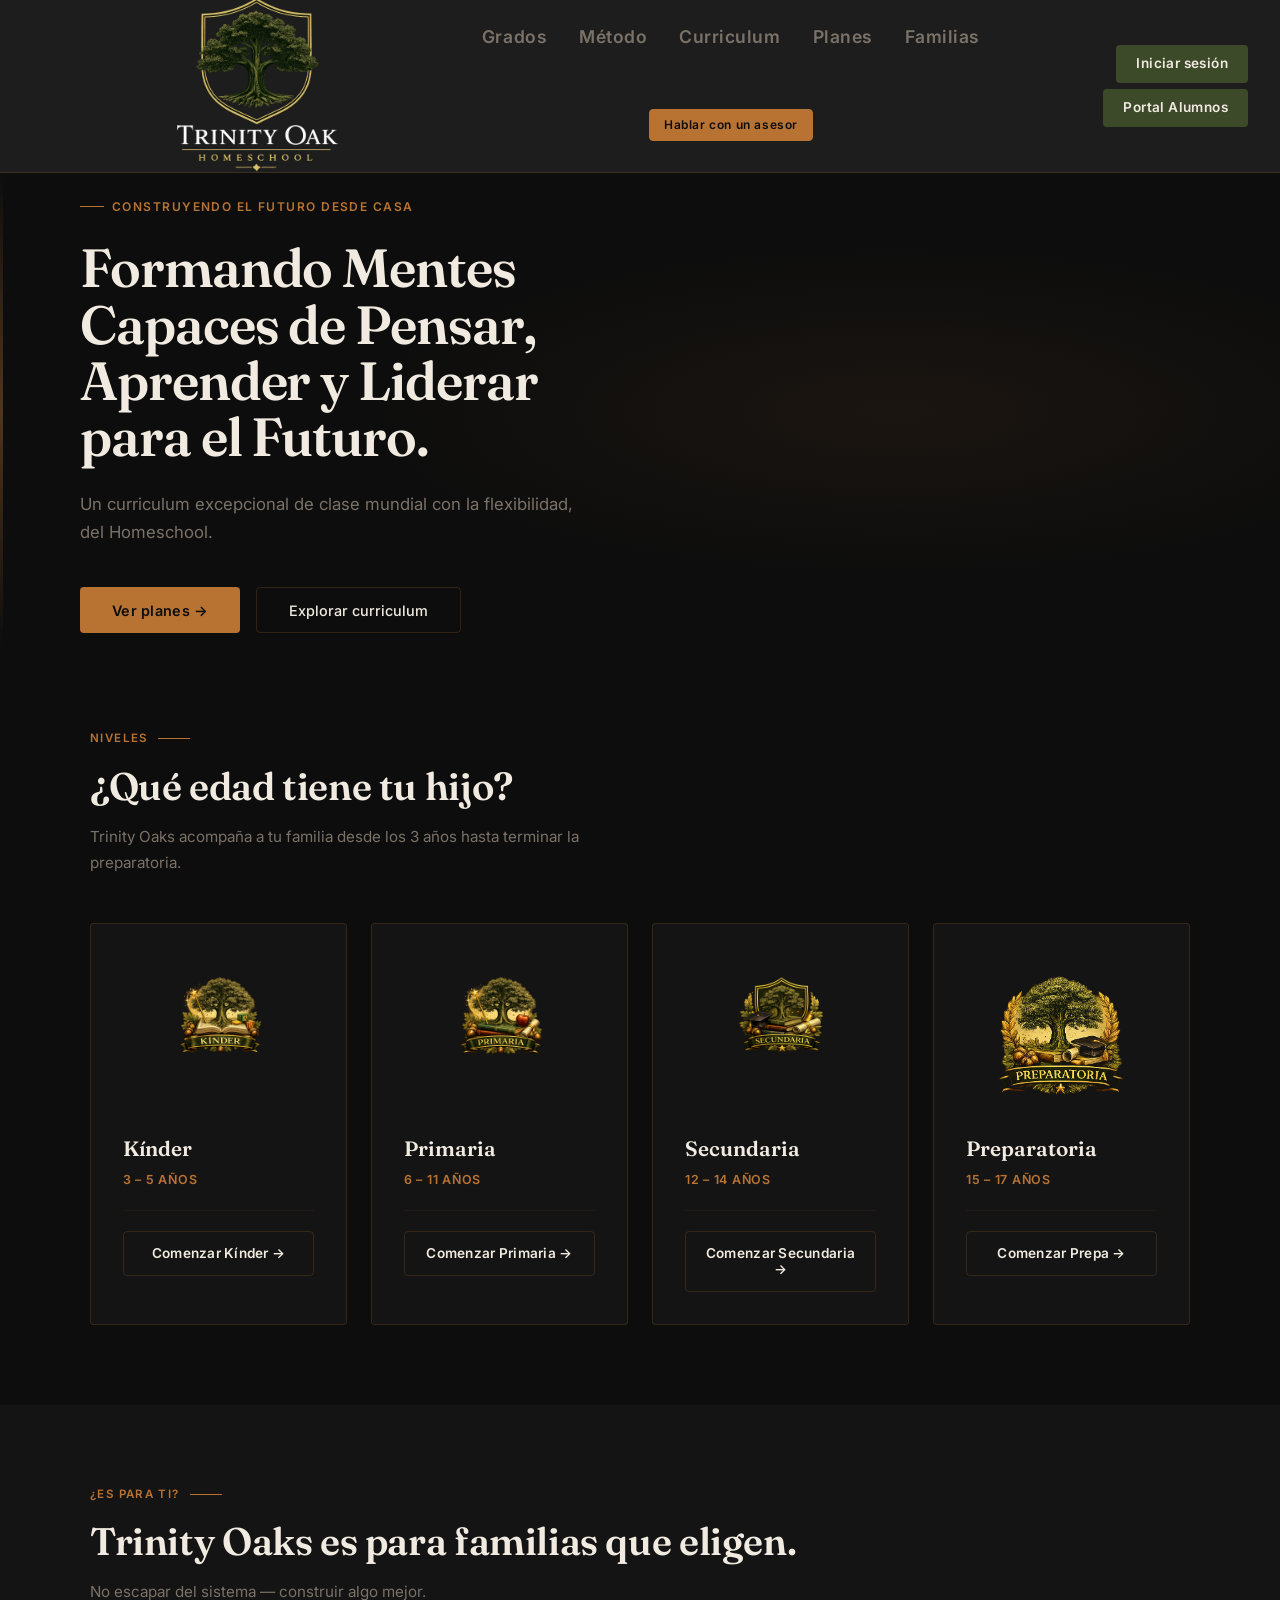
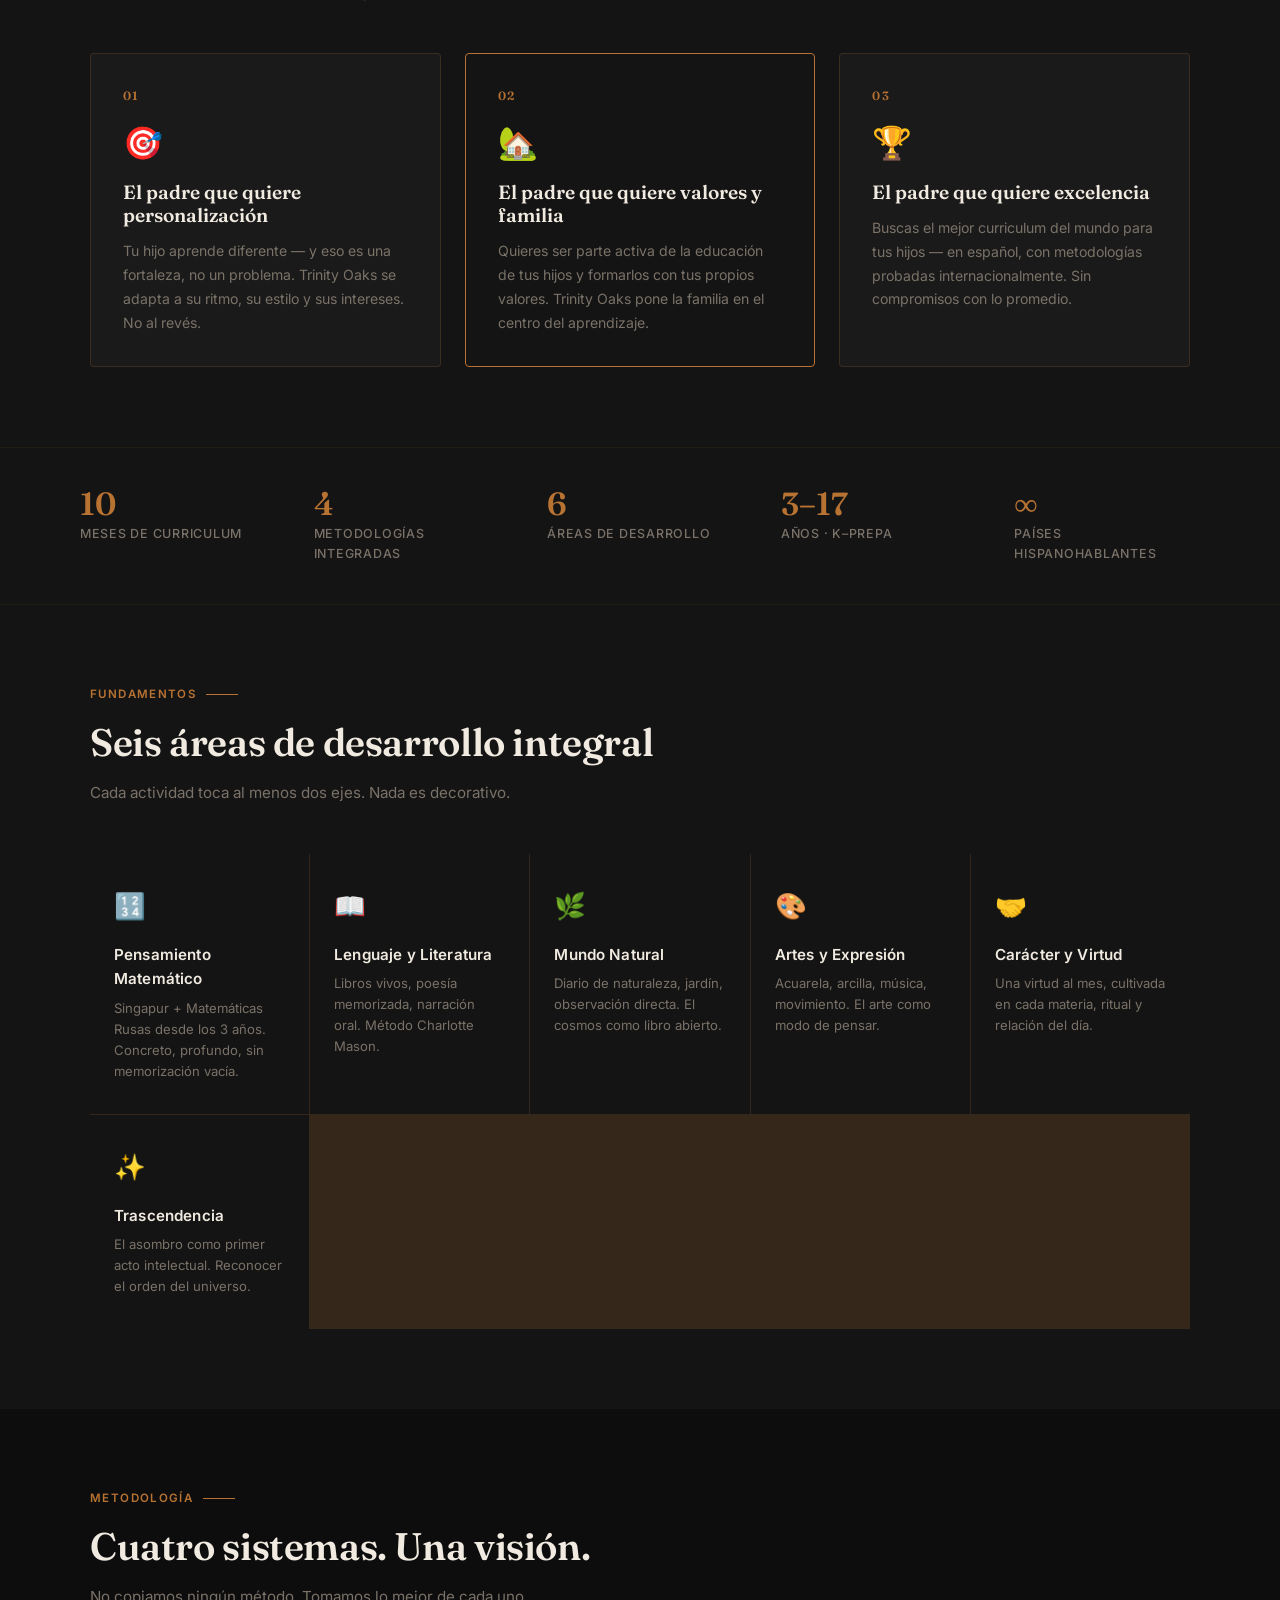
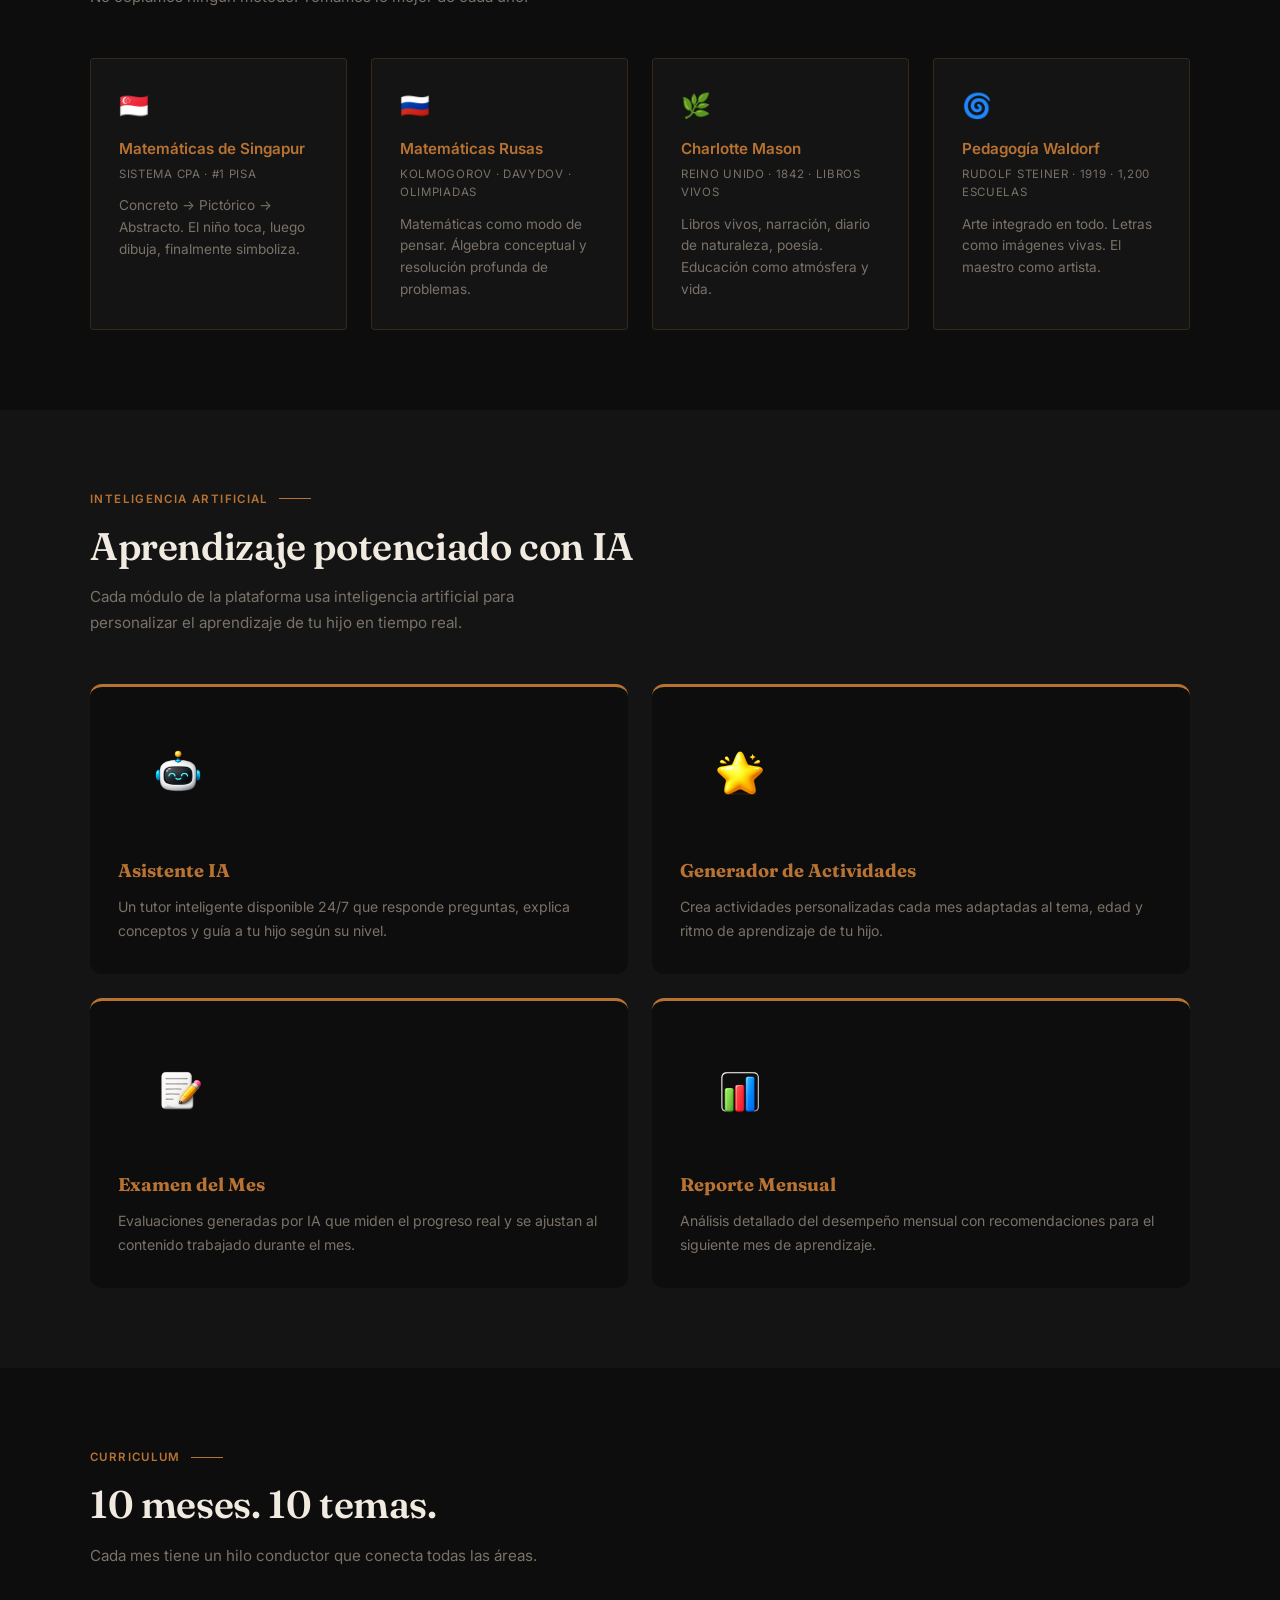
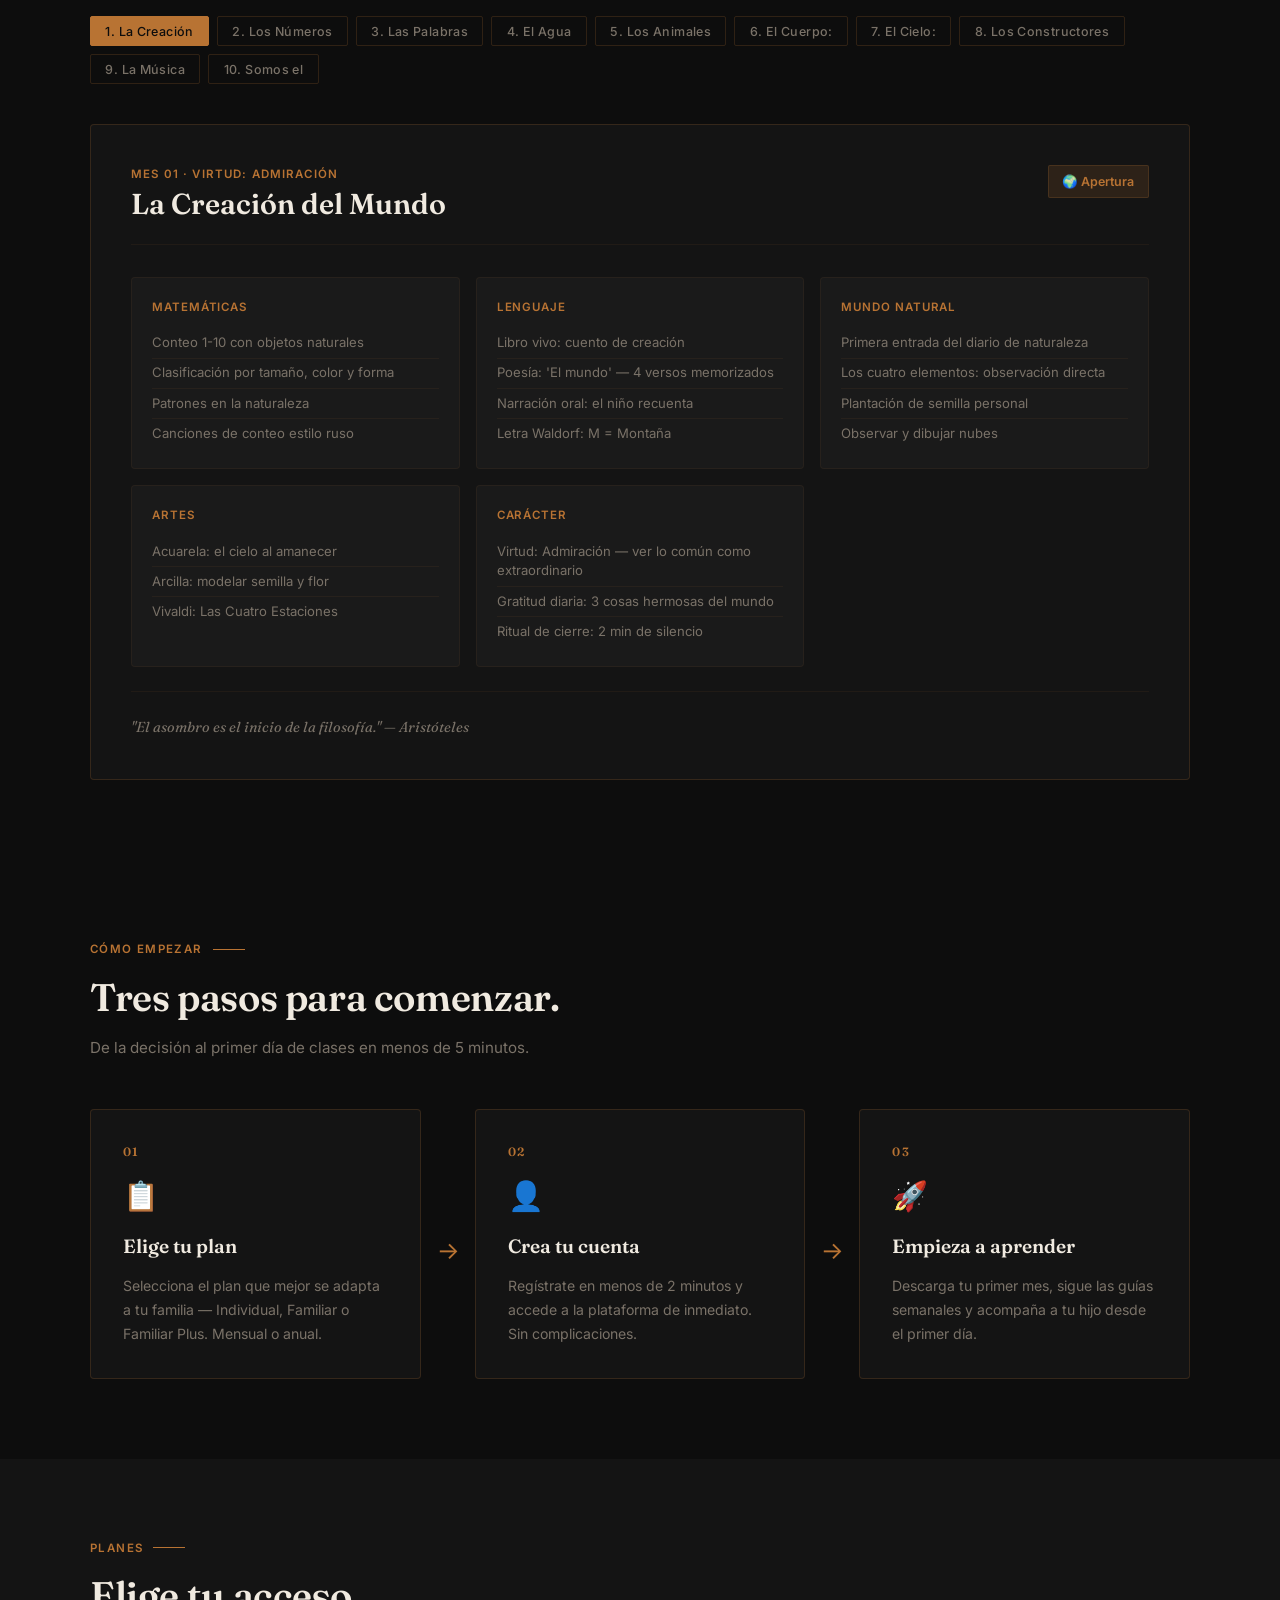
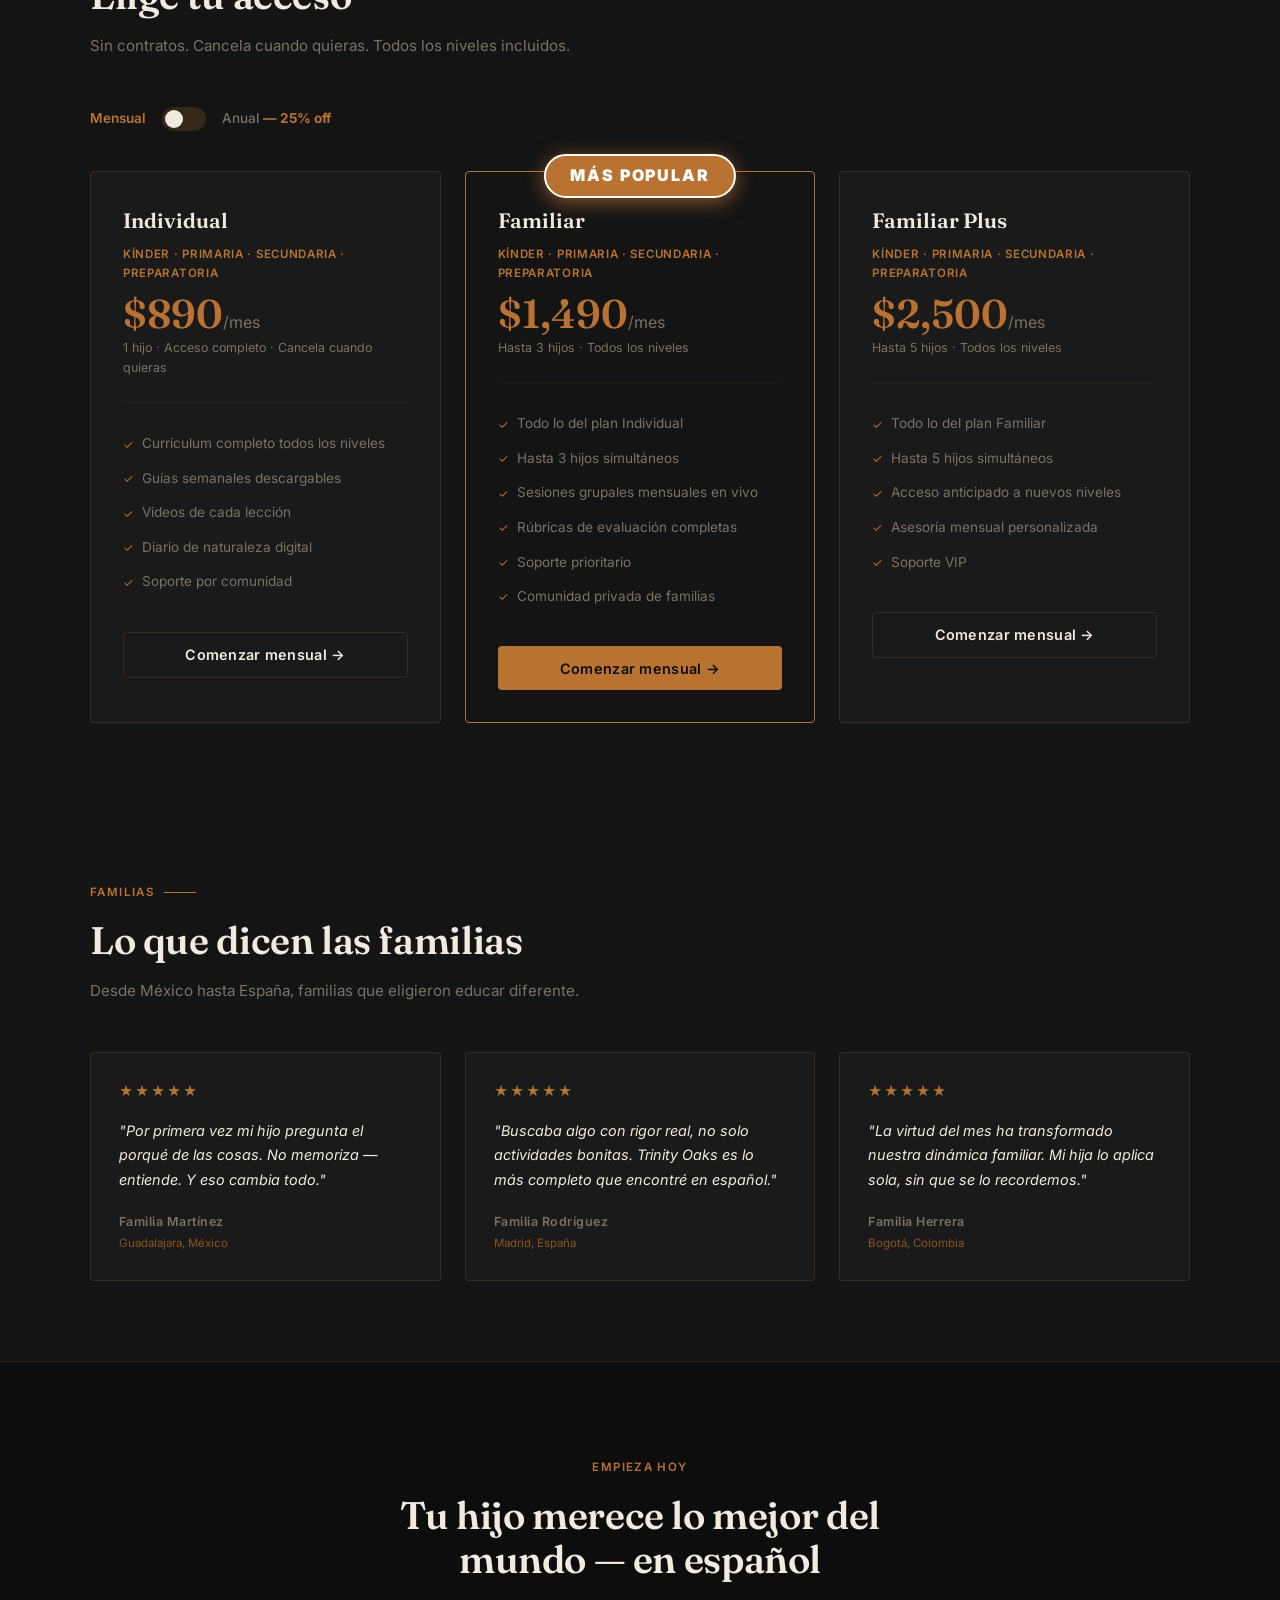
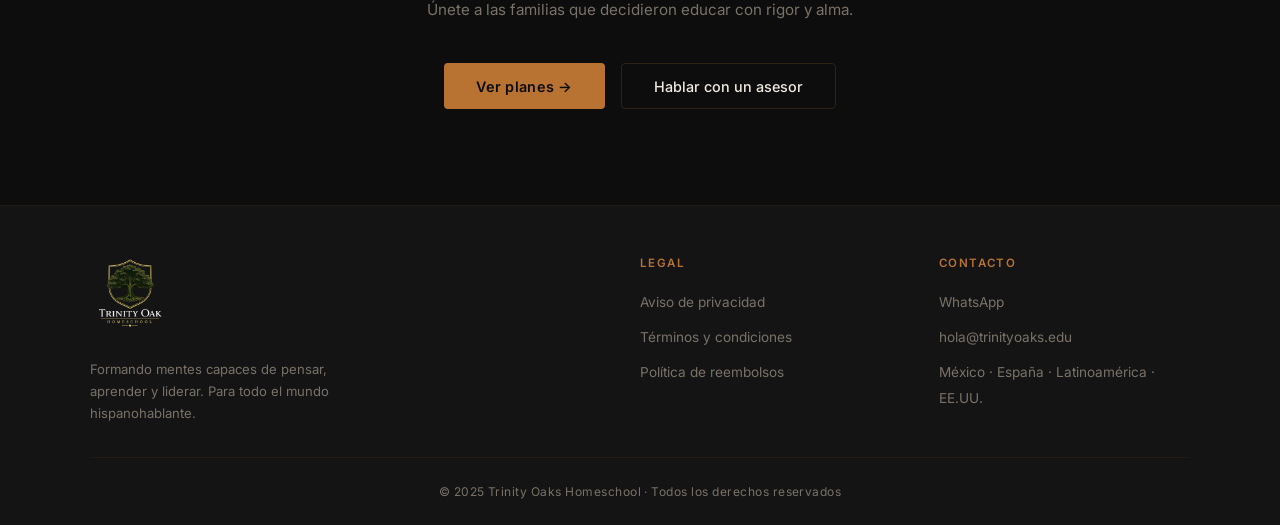
==== dashboard.html @ 9c97fc2e "feat: stats widget — Claude usage style with tabs, table KPIs, compact heatmap" ====
<!DOCTYPE html>
<html lang="es">
<head>
  <meta charset="UTF-8">
  <meta name="viewport" content="width=device-width, initial-scale=1.0">
  <title>Dashboard · Trinity Oaks Homeschool</title>
  <link rel="stylesheet" href="styles.css">
  <link rel="stylesheet" href="https://fonts.googleapis.com/css2?family=Cinzel:wght@700;900&display=swap">
  <style>
    /* ── Welcome hero ── */
    .dash-hero {
      padding: 3rem 2rem 2.5rem;
      background: var(--bg);
      border-bottom: 1px solid var(--border2);
      position: relative; overflow: hidden;
    }
    .dash-hero::before {
      content: ''; position: absolute; left: 0; top: 0; bottom: 0;
      width: 3px;
      background: linear-gradient(to bottom, transparent, var(--copper), transparent);
      opacity: 0.4;
    }
    .dash-hero-inner {
      max-width: 1100px; margin: 0 auto; padding-left: 3rem;
      display: flex; align-items: center; gap: 2.5rem; flex-wrap: wrap;
    }
    .dash-hero-text { flex-shrink: 0; }
    .dash-eyebrow {
      display: inline-flex; align-items: center; gap: 8px;
      font-size: 0.75rem; font-weight: 600;
      letter-spacing: 0.12em; text-transform: uppercase;
      color: var(--copper); margin-bottom: 0.75rem;
    }
    .dash-eyebrow::before { content: ''; width: 24px; height: 1px; background: var(--copper); }
    .dash-title {
      font-family: 'Fraunces', serif;
      font-size: clamp(1.8rem, 3vw, 2.8rem);
      font-weight: 600; color: var(--cream);
      margin-bottom: 0.4rem; letter-spacing: -0.02em;
    }
    .dash-title em { font-style: normal; color: var(--copper); }
    .dash-email { font-size: 0.88rem; color: var(--muted); }

    /* ── Section wrappers ── */
    .dash-wrap       { padding: 3.5rem 2rem; background: var(--bg); }
    .dash-wrap-alt   { padding: 3.5rem 2rem; background: var(--bg2); }
    .dash-inner      { max-width: 1100px; margin: 0 auto; }

    .dash-sec-header {
      display: flex; align-items: flex-end; justify-content: space-between;
      flex-wrap: wrap; gap: 1rem; margin-bottom: 2rem;
    }
    .dash-sec-label {
      font-size: 0.72rem; font-weight: 600;
      letter-spacing: 0.12em; text-transform: uppercase;
      color: var(--copper); margin-bottom: 0.4rem;
      display: flex; align-items: center; gap: 8px;
    }
    .dash-sec-label::after { content: ''; width: 32px; height: 1px; background: var(--copper); }
    .dash-sec-title {
      font-family: 'Fraunces', serif;
      font-size: 1.6rem; font-weight: 600; color: var(--cream);
    }

    /* ── Hijo cards ── */
    .hijos-grid {
      display: grid;
      grid-template-columns: repeat(auto-fill, minmax(260px, 1fr));
      gap: 1.5rem;
    }
    .hijo-card {
      border: 1px solid var(--border); border-radius: 8px;
      padding: 1.75rem; background: var(--bg2);
      display: flex; flex-direction: column; gap: 0.65rem;
      transition: border-color .2s;
    }
    .hijo-card:hover { border-color: var(--copper); }
    .hijo-card-header {
      display: flex; align-items: center; gap: 0.75rem;
      padding-bottom: 0.9rem; border-bottom: 1px solid var(--border2);
    }
    .hijo-avatar {
      width: 40px; height: 40px; border-radius: 50%;
      background: rgba(184,115,51,.15); border: 1px solid var(--border);
      display: flex; align-items: center; justify-content: center;
      font-family: 'Fraunces', serif; font-size: 1.1rem; color: var(--copper);
      flex-shrink: 0;
    }
    .hijo-nombre {
      font-family: 'Fraunces', serif;
      font-size: 1.1rem; font-weight: 600; color: var(--cream);
    }
    .hijo-row {
      display: flex; justify-content: space-between; align-items: center;
    }
    .hijo-row-label {
      font-size: 0.72rem; font-weight: 600; color: var(--muted);
      letter-spacing: 0.06em; text-transform: uppercase;
    }
    .hijo-row-val { font-size: 0.88rem; color: var(--cream); font-weight: 500; }
    .hijo-menu-btn {
      position: absolute; top: 0.75rem; right: 0.75rem;
      background: none; border: none; color: rgba(255,255,255,0.4);
      font-size: 1.2rem; cursor: pointer; padding: 0.2rem 0.4rem;
      border-radius: 4px; line-height: 1;
    }
    .hijo-menu-btn:hover { background: rgba(255,255,255,0.08); color: rgba(255,255,255,0.8); }
    .hijo-dropdown {
      position: absolute; top: 2.2rem; right: 0.75rem;
      background: #2a2a2a; border: 1px solid rgba(255,255,255,0.12);
      border-radius: 8px; overflow: hidden; z-index: 100;
      min-width: 130px; box-shadow: 0 4px 16px rgba(0,0,0,0.4);
      display: none;
    }
    .hijo-dropdown.open { display: block; }
    .hijo-dropdown-item {
      padding: 0.65rem 1rem; font-size: 0.85rem; cursor: pointer;
      color: rgba(255,255,255,0.8); display: block; width: 100%;
      background: none; border: none; text-align: left;
    }
    .hijo-dropdown-item:hover { background: rgba(255,255,255,0.07); }
    .hijo-dropdown-item.danger { color: rgba(220,100,100,0.9); }
    .hijo-card { position: relative; }
    .hijo-mes-badge {
      background: rgba(184,115,51,.15); border: 1px solid var(--border);
      color: var(--copper); border-radius: 4px;
      padding: 0.2rem 0.6rem; font-size: 0.75rem; font-weight: 600;
    }
    .mes-switcher {
      display: flex; align-items: center; gap: 0.4rem;
    }
    .mes-arrow {
      background: none; border: none; cursor: pointer;
      color: var(--copper); font-size: 0.85rem; padding: 0 0.2rem;
      line-height: 1; transition: opacity .15s;
    }
    .mes-arrow:disabled { opacity: 0.25; cursor: default; }
    .hijo-ver-btn {
      margin-top: 0.4rem; width: 100%; padding: 0.7rem;
      border: 1px solid var(--border); border-radius: 6px;
      background: transparent; color: var(--cream);
      font-family: 'Inter', sans-serif;
      font-size: 0.85rem; font-weight: 600;
      cursor: pointer; transition: all .2s; letter-spacing: 0.02em;
    }
    .hijo-ver-btn:hover { border-color: var(--copper); color: var(--copper); }

    /* ── Seguimiento Dashboard ── */
    .seg-kpi-row {
      display: grid;
      grid-template-columns: repeat(4, 1fr);
      gap: 1rem; margin-bottom: 2rem;
    }
    .seg-kpi {
      background: var(--bg2); border: 1px solid var(--border2);
      border-radius: 10px; padding: 1.25rem 1.5rem;
      display: flex; flex-direction: column; gap: 0.3rem;
    }
    .seg-kpi-label {
      font-size: 0.7rem; font-weight: 700; letter-spacing: 0.1em;
      text-transform: uppercase; color: var(--muted);
    }
    .seg-kpi-value {
      font-family: 'Fraunces', serif; font-size: 2.2rem;
      font-weight: 700; color: var(--copper); line-height: 1;
    }
    .seg-kpi-sub {
      font-size: 0.75rem; color: var(--muted);
    }
    /* ── Alumno stats widget — Claude-usage style ── */
    #stats-alumno-wrap {
      flex: 1; min-width: 300px; max-width: 520px;
      background: #111214;
      border: 1px solid rgba(255,255,255,0.08);
      border-radius: 12px; overflow: hidden;
    }
    .saw-header {
      display: flex; align-items: center; justify-content: space-between;
      padding: 0.45rem 0.75rem;
      border-bottom: 1px solid rgba(255,255,255,0.07);
    }
    .saw-tabs { display: flex; gap: 0.15rem; }
    .saw-tab {
      padding: 0.25rem 0.65rem; border-radius: 6px;
      font-size: 0.72rem; font-weight: 600; color: var(--muted); cursor: pointer;
    }
    .saw-tab.active { background: rgba(255,255,255,0.1); color: var(--cream); }
    .saw-filters { display: flex; gap: 0.2rem; }
    .saw-filter {
      padding: 0.2rem 0.55rem; border-radius: 6px;
      font-size: 0.7rem; font-weight: 700; color: var(--muted); cursor: pointer;
    }
    .saw-filter.active { background: var(--copper); color: #fff; }
    .saw-kpis {
      display: grid; grid-template-columns: repeat(4, 1fr);
      border-bottom: 1px solid rgba(255,255,255,0.07);
    }
    .saw-kpi {
      padding: 0.55rem 0.7rem;
      border-right: 1px solid rgba(255,255,255,0.07);
    }
    .saw-kpi:last-child { border-right: none; }
    .saw-kpi-label { font-size: 0.6rem; color: var(--muted); margin-bottom: 0.12rem; white-space: nowrap; overflow: hidden; text-overflow: ellipsis; }
    .saw-kpi-val { font-size: 1.2rem; font-weight: 700; color: var(--cream); font-family: 'Fraunces', serif; line-height: 1.1; }
    .saw-heat { padding: 0.6rem 0.75rem 0.35rem; }
    .saw-heat-grid {
      display: grid; grid-template-columns: repeat(14, 1fr); gap: 3px;
    }
    .saw-heat-day {
      aspect-ratio: 1; border-radius: 2px; background: rgba(255,255,255,0.07);
    }
    .saw-heat-day.active { background: var(--copper); }
    .saw-footer {
      padding: 0.3rem 0.75rem 0.55rem;
      font-size: 0.65rem; color: var(--muted); font-style: italic;
    }
    @media (max-width: 860px) {
      #stats-alumno-wrap { max-width: 100%; flex-basis: 100%; }
      .saw-kpis { grid-template-columns: repeat(2, 1fr); }
    }
    .seg-grid {
      display: grid;
      grid-template-columns: repeat(auto-fill, minmax(480px, 1fr));
      gap: 1.5rem;
    }
    .seg-block {
      background: var(--bg2); border: 1px solid var(--border2);
      border-radius: 12px; overflow: hidden;
    }
    .seg-block-header {
      display: flex; align-items: center; justify-content: space-between;
      padding: 1.25rem 1.5rem;
      border-bottom: 1px solid var(--border2);
      background: rgba(184,115,51,.04);
    }
    .seg-block-name {
      font-family: 'Fraunces', serif; font-size: 1.2rem;
      font-weight: 600; color: var(--cream);
    }
    .seg-block-meta {
      font-size: 0.75rem; color: var(--muted);
    }
    .seg-block-pct {
      font-family: 'Fraunces', serif; font-size: 1.5rem;
      font-weight: 700; color: var(--copper);
    }
    .seg-block-body {
      display: flex; gap: 0;
    }
    /* left panel: donut */
    .seg-left {
      width: 160px; flex-shrink: 0;
      display: flex; flex-direction: column; align-items: center;
      justify-content: center; gap: 0.5rem;
      padding: 1.5rem 1rem;
      border-right: 1px solid var(--border2);
    }
    .seg-donut {
      position: relative; width: 110px; height: 110px;
    }
    .seg-donut svg { transform: rotate(-90deg); }
    .seg-donut-track { fill: none; stroke: var(--border); stroke-width: 10; }
    .seg-donut-fill {
      fill: none; stroke: var(--copper); stroke-width: 10;
      stroke-linecap: round;
      transition: stroke-dashoffset .8s cubic-bezier(.4,0,.2,1);
    }
    .seg-donut-inner {
      position: absolute; inset: 0;
      display: flex; flex-direction: column;
      align-items: center; justify-content: center;
    }
    .seg-donut-num {
      font-family: 'Fraunces', serif; font-size: 1.6rem;
      font-weight: 700; color: var(--copper); line-height: 1;
    }
    .seg-donut-label {
      font-size: 0.62rem; color: var(--muted);
      letter-spacing: 0.06em; text-transform: uppercase;
    }
    .seg-left-tag {
      font-size: 0.72rem; color: var(--muted); text-align: center;
      line-height: 1.4;
    }
    /* right panel: stats + bars */
    .seg-right {
      flex: 1; padding: 1.25rem 1.5rem;
      display: flex; flex-direction: column; gap: 1rem;
    }
    .seg-stat-row {
      display: grid; grid-template-columns: repeat(3,1fr); gap: 0.6rem;
    }
    .seg-chart-label {
      font-size: 0.68rem; font-weight: 700; letter-spacing: 0.08em;
      text-transform: uppercase; color: var(--muted); margin-bottom: 0.4rem;
    }
    .seg-mini-chart { overflow: visible; }
    .seg-last-exam {
      font-size: 0.78rem; color: var(--muted); margin-top: 0.4rem;
    }
    .seg-stat {
      background: var(--bg); border: 1px solid var(--border2);
      border-radius: 8px; padding: 0.75rem;
      display: flex; flex-direction: column; gap: 0.2rem;
    }
    .seg-stat-num {
      font-family: 'Fraunces', serif; font-size: 1.5rem;
      font-weight: 700; color: var(--copper); line-height: 1;
    }
    .seg-stat-lbl {
      font-size: 0.68rem; color: var(--muted);
      text-transform: uppercase; letter-spacing: 0.06em;
    }
    .seg-divider { height: 1px; background: var(--border2); }
    .seg-bar-section { display: flex; flex-direction: column; gap: 0.6rem; }
    .seg-bar-row {
      display: flex; align-items: center; gap: 0.75rem;
    }
    .seg-bar-lbl {
      font-size: 0.72rem; color: var(--muted); min-width: 120px;
      flex-shrink: 0; display: flex; align-items: center; gap: 0.3rem;
    }
    .seg-bar-track {
      flex: 1; height: 7px; border-radius: 999px;
      background: var(--border); overflow: hidden;
    }
    .seg-bar-fill {
      height: 100%; border-radius: 999px;
      background: linear-gradient(90deg, #b87333, #d9954a);
      transition: width .7s cubic-bezier(.4,0,.2,1);
    }
    .seg-bar-val {
      font-size: 0.78rem; font-weight: 600; color: var(--copper);
      min-width: 2.5rem; text-align: right;
    }
    .seg-nota {
      font-size: 0.78rem; color: var(--muted);
      font-style: italic; line-height: 1.5;
      border-top: 1px solid var(--border2);
      padding-top: 0.75rem;
    }

    /* badges strip */
    .seg-badges-section { display: flex; flex-direction: column; gap: 0.6rem; }
    .seg-badges-title {
      font-size: 0.68rem; font-weight: 700; letter-spacing: 0.12em;
      text-transform: uppercase; color: var(--copper);
      display: flex; align-items: center; gap: 0.6rem;
    }
    .seg-badges-title::after {
      content: ''; flex: 1; height: 1px; background: linear-gradient(90deg, rgba(184,115,51,.5), transparent);
    }
    .seg-badges {
      display: flex; flex-wrap: wrap; gap: 16px;
      justify-content: flex-start; margin-top: 0.25rem;
    }
    .seg-badge-wrap {
      display: flex; flex-direction: column; align-items: center; gap: 4px;
      animation: badge-in .4s cubic-bezier(.4,0,.2,1) both;
    }
    @keyframes badge-in {
      from { opacity: 0; transform: scale(0.8); }
      to   { opacity: 1; transform: scale(1); }
    }
    .seg-badge-img {
      width: 96px; height: 106px;
      filter: drop-shadow(0 3px 6px rgba(0,0,0,0.45));
      transition: transform .2s ease, filter .2s ease;
      cursor: default;
    }
    .seg-badge-img:hover {
      transform: scale(1.15);
      filter: drop-shadow(0 4px 12px rgba(200,135,58,.6)) drop-shadow(0 2px 4px rgba(0,0,0,0.5));
    }
    .seg-badge-lbl {
      font-size: 0.65rem; color: var(--copper); text-align: center;
      max-width: 96px; line-height: 1.3; font-weight: 600;
    }
    .seg-badge-locked {
      display: flex; flex-direction: column; align-items: center; gap: 4px;
      opacity: 0.35;
    }
    .seg-badge-locked-hex {
      width: 96px; height: 106px;
    }
    .seg-badge-locked-lbl {
      font-size: 0.65rem; color: var(--muted); text-align: center; max-width: 96px;
    }
    .seg-badges-empty-msg {
      font-size: 0.75rem; color: var(--muted); font-style: italic; margin-top: 0.4rem;
    }

    /* badge toast */
    .badge-toast {
      position: fixed; bottom: 2rem; right: 2rem; z-index: 9999;
      background: var(--bg2); border: 1px solid var(--copper);
      border-radius: 12px; padding: 1rem 1.25rem;
      display: flex; align-items: center; gap: 1rem;
      box-shadow: 0 8px 32px rgba(0,0,0,0.4);
      animation: toast-in .4s cubic-bezier(.4,0,.2,1);
      max-width: 320px;
    }
    .badge-toast img { width: 52px; height: 57px; flex-shrink: 0; }
    .badge-toast-text { display: flex; flex-direction: column; gap: 0.2rem; }
    .badge-toast-title { font-size: 0.72rem; font-weight: 700; letter-spacing: 0.1em; text-transform: uppercase; color: var(--copper); }
    .badge-toast-name { font-family: 'Fraunces', serif; font-size: 1rem; font-weight: 600; color: var(--cream); }
    @keyframes toast-in {
      from { opacity: 0; transform: translateY(20px); }
      to   { opacity: 1; transform: translateY(0); }
    }

    /* dashed add card */
    .hijo-card-add {
      border: 1px dashed rgba(184,115,51,.3); border-radius: 8px;
      background: transparent;
      display: flex; flex-direction: column;
      align-items: center; justify-content: center;
      gap: 0.75rem; min-height: 180px;
      cursor: pointer; transition: border-color .2s, background .2s;
    }
    .hijo-card-add:hover {
      border-color: var(--copper);
      background: rgba(184,115,51,.04);
    }
    .hijo-add-icon {
      width: 40px; height: 40px; border-radius: 50%;
      border: 1px solid var(--copper);
      display: flex; align-items: center; justify-content: center;
      color: var(--copper); font-size: 1.4rem; line-height: 1;
    }
    .hijo-add-label { font-size: 0.88rem; color: var(--muted); text-align: center; }

    /* ── Plan card ── */
    .plan-info-card {
      border: 1px solid var(--copper); border-radius: 8px;
      padding: 2rem; background: var(--bg3);
      max-width: 480px;
      display: flex; flex-direction: column; gap: 1.25rem;
    }
    .plan-info-name {
      font-family: 'Fraunces', serif;
      font-size: 1.7rem; font-weight: 600; color: var(--copper);
    }
    .plan-info-row {
      display: flex; justify-content: space-between; align-items: center;
      padding: 0.6rem 0; border-bottom: 1px solid var(--border2);
    }
    .plan-info-row:last-of-type { border-bottom: none; }
    .plan-info-key {
      font-size: 0.75rem; font-weight: 600; color: var(--muted);
      letter-spacing: 0.07em; text-transform: uppercase;
    }
    .plan-info-val { font-size: 0.9rem; color: var(--cream); font-weight: 500; }
    .plan-active-badge {
      background: rgba(61,74,42,.4); border: 1px solid rgba(61,74,42,.8);
      color: #7aab4a; border-radius: 4px;
      padding: 0.2rem 0.7rem; font-size: 0.75rem; font-weight: 600;
    }
    .no-plan-card {
      border: 1px dashed rgba(184,115,51,.3); border-radius: 8px;
      padding: 2.5rem 2rem; max-width: 480px;
      display: flex; flex-direction: column; align-items: center;
      gap: 0.75rem; text-align: center;
    }
    .no-plan-card p { font-size: 0.9rem; color: var(--muted); }
    .no-plan-card a { font-size: 0.9rem; color: var(--copper); font-weight: 600; text-decoration: none; }
    .no-plan-card a:hover { text-decoration: underline; }

    /* ── Portal button ── */
    .btn-portal {
      background: transparent; color: var(--copper);
      border: 1px solid var(--copper); border-radius: 6px;
      padding: 0.85rem 1.5rem;
      font-family: 'Inter', sans-serif;
      font-size: 0.9rem; font-weight: 600;
      cursor: pointer; transition: all .2s;
      letter-spacing: 0.02em; align-self: flex-start;
    }
    .btn-portal:hover { background: var(--copper); color: var(--bg); }
    .btn-portal:disabled { opacity: 0.5; cursor: not-allowed; }

    /* ── Add hijo modal ── */
    @keyframes dashFadeIn  { from{opacity:0} to{opacity:1} }
    @keyframes dashSlideUp { from{opacity:0;transform:translateY(24px) scale(.97)} to{opacity:1;transform:translateY(0) scale(1)} }

    .ah-overlay {
      position: fixed; inset: 0; z-index: 9999;
      background: rgba(0,0,0,.75);
      display: flex; align-items: center; justify-content: center;
      animation: dashFadeIn .2s ease;
    }
    .ah-overlay[hidden] { display: none; }
    .ah-card {
      background: var(--bg); border: 1px solid var(--border);
      border-radius: 16px; padding: 2rem;
      width: min(440px, 90vw);
      display: flex; flex-direction: column; gap: 1rem;
      animation: dashSlideUp .25s cubic-bezier(.22,.68,0,1.2);
    }
    .ah-title {
      font-family: 'Fraunces', serif;
      font-size: 1.4rem; font-weight: 600; color: var(--cream);
    }
    .ah-field-label {
      font-size: 0.72rem; font-weight: 600; color: var(--muted);
      letter-spacing: 0.08em; text-transform: uppercase; margin-bottom: 0.35rem;
    }
    .ah-input, .ah-select {
      font-family: 'Inter', sans-serif;
      width: 100%; box-sizing: border-box;
      background: var(--bg3); border: 1px solid var(--border);
      border-radius: 8px; color: var(--cream);
      font-size: 0.95rem; padding: .7rem 1rem;
      outline: none; transition: border-color .2s;
    }
    .ah-input:focus, .ah-select:focus { border-color: var(--copper); }
    .ah-input::placeholder { color: var(--muted); }
    .ah-select option { background: var(--bg3); }
    .ah-actions { display: flex; gap: 0.75rem; margin-top: 0.25rem; }
    .ah-btn {
      flex: 1; padding: 0.8rem; border-radius: 8px;
      font-family: 'Inter', sans-serif;
      font-size: 0.9rem; font-weight: 700;
      cursor: pointer; transition: all .2s;
    }
    .ah-btn-primary { background: var(--copper); color: var(--bg); border: none; }
    .ah-btn-primary:hover { background: var(--copper2); }
    .ah-btn-ghost {
      background: transparent; color: var(--muted);
      border: 1px solid var(--border);
    }
    .ah-btn-ghost:hover { color: var(--cream); border-color: var(--cream); }

    /* ── Nav tweaks for dashboard ── */
    .nav-title {
      position: absolute;
      left: 50%; transform: translateX(-50%);
      display: flex; flex-direction: column; align-items: center;
      gap: 0.1rem;
      pointer-events: none;
    }
    .nav-title-main {
      font-family: 'Cinzel', serif;
      font-size: 2.1rem; font-weight: 700;
      color: var(--cream);
      letter-spacing: 0.12em;
      text-transform: uppercase;
      white-space: nowrap;
      line-height: 1;
    }
    .nav-title-sub {
      font-family: 'Cinzel', serif;
      font-size: 0.72rem; font-weight: 700;
      color: var(--cream);
      letter-spacing: 0.45em;
      text-transform: uppercase;
      white-space: nowrap;
    }

    /* Mobile avatar toggle */
    .nav-avatar-toggle {
      display: none;
      width: 36px; height: 36px; border-radius: 6px;
      background: transparent; border: 1.5px solid var(--border2);
      align-items: center; justify-content: center; flex-direction: column;
      gap: 5px; cursor: pointer; flex-shrink: 0;
      position: relative; z-index: 1001; padding: 0;
      transition: border-color .2s;
    }
    .nav-avatar-toggle:hover { border-color: var(--copper); }
    .nav-avatar-toggle span {
      display: block; width: 18px; height: 2px;
      background: var(--cream); border-radius: 2px;
      pointer-events: none;
    }
    .nav-profile-dropdown {
      display: none; position: absolute; top: calc(100% + 8px); right: 1rem;
      background: var(--bg2); border: 1.5px solid var(--copper);
      border-radius: 12px; padding: 0.75rem; min-width: 180px;
      flex-direction: column; gap: 6px; z-index: 1000;
      box-shadow: 0 8px 24px rgba(0,0,0,0.5);
      animation: modal-in .2s ease;
    }
    .nav-profile-dropdown.open { display: flex; }
    .nav-dropdown-name {
      font-family: 'Fraunces', serif; font-size: 0.9rem;
      font-weight: 600; color: var(--copper);
      padding: 0 0.25rem 0.4rem; border-bottom: 1px solid var(--border2);
      margin-bottom: 0.25rem; white-space: nowrap; overflow: hidden;
      text-overflow: ellipsis;
    }
    .nav-dropdown-btn {
      width: 100%; height: 32px; text-align: left; padding: 0 0.5rem;
      background: transparent; border: 1px solid var(--border2);
      border-radius: 6px; cursor: pointer; font-size: 0.8rem;
      color: var(--copper); letter-spacing: 0.04em;
      transition: background .15s, border-color .15s;
    }
    .nav-dropdown-btn:hover { background: rgba(184,115,51,.12); border-color: var(--copper); }
    .nav-dropdown-logout {
      width: 100%; height: 32px; text-align: left; padding: 0 0.5rem;
      background: transparent; border: 1px solid var(--border2);
      border-radius: 6px; cursor: pointer; font-size: 0.8rem;
      color: var(--muted); letter-spacing: 0.04em; text-decoration: none;
      display: flex; align-items: center; transition: color .15s, border-color .15s;
    }
    .nav-dropdown-logout:hover { color: var(--cream); border-color: var(--muted); }

    .nav-profile-widget {
      display: flex; flex-direction: column; align-items: center;
      gap: 6px; padding: 8px 0; max-width: 176px; margin-right: 2rem;
    }
    .nav-profile-row {
      display: flex; align-items: center; gap: 8px;
    }
    .nav-avatar {
      width: 35px; height: 35px; border-radius: 50%; flex-shrink: 0;
      background: linear-gradient(135deg, #c8873a, #8b5a1a);
      display: flex; align-items: center; justify-content: center;
      font-family: 'Fraunces', serif; font-size: 1rem;
      font-weight: 700; color: #fff; line-height: 1;
    }
    .nav-user-label {
      font-family: 'Fraunces', serif; font-size: 1.05rem;
      font-weight: 600; color: var(--copper); white-space: nowrap;
    }
    .nav-settings-btn {
      width: 143px; height: 31px;
      background: transparent; border: 1.5px solid var(--copper);
      border-radius: 6px; cursor: pointer;
      font-size: 0.8rem; color: var(--copper);
      letter-spacing: 0.05em; transition: background .2s, color .2s;
    }
    .nav-settings-btn:hover { background: var(--copper); color: var(--bg); }
    .nav-logout-link {
      font-size: 0.75rem; color: var(--muted); letter-spacing: 0.04em;
      background: none; border: none; cursor: pointer;
      text-decoration: none; transition: color .2s; padding: 0;
    }
    .nav-logout-link:hover { color: var(--cream); }

    /* ── Settings Modal ── */
    .settings-overlay {
      display: none; position: fixed; inset: 0; z-index: 10000;
      background: rgba(0,0,0,0.72); backdrop-filter: blur(4px);
      align-items: center; justify-content: center;
    }
    .settings-overlay.open { display: flex; }
    .settings-modal {
      background: var(--bg2); border: 1.5px solid var(--copper);
      border-radius: 16px; width: 480px; max-width: calc(100vw - 2rem);
      max-height: 90vh; display: flex; flex-direction: column;
      overflow: hidden; box-shadow: 0 24px 64px rgba(0,0,0,0.6);
      animation: modal-in .25s cubic-bezier(.4,0,.2,1);
    }
    @keyframes modal-in {
      from { opacity: 0; transform: translateY(16px) scale(0.97); }
      to   { opacity: 1; transform: translateY(0) scale(1); }
    }
    .settings-header {
      display: flex; align-items: center; justify-content: space-between;
      padding: 1.25rem 1.5rem 0;
    }
    .settings-title {
      font-family: 'Cinzel', serif; font-size: 1rem; font-weight: 700;
      color: var(--copper); letter-spacing: 0.12em; text-transform: uppercase;
    }
    .settings-close {
      background: none; border: none; color: var(--muted);
      font-size: 1.4rem; cursor: pointer; line-height: 1;
      padding: 0.2rem 0.4rem; border-radius: 4px; transition: color .2s;
    }
    .settings-close:hover { color: var(--cream); }
    .settings-tabs {
      display: flex; gap: 0; border-bottom: 1px solid var(--border2);
      padding: 0 1.5rem; margin-top: 1rem;
    }
    .settings-tab {
      font-size: 0.78rem; font-weight: 700; letter-spacing: 0.08em;
      text-transform: uppercase; color: var(--muted);
      padding: 0.6rem 1.1rem; border-bottom: 2px solid transparent;
      cursor: pointer; transition: color .2s, border-color .2s;
      background: none; border-top: none; border-left: none; border-right: none;
    }
    .settings-tab.active { color: var(--copper); border-bottom-color: var(--copper); }
    .settings-body { overflow-y: auto; padding: 1.5rem; flex: 1; }
    .settings-panel { display: none; }
    .settings-panel.active { display: block; }

    /* Perfil tab */
    .settings-field { display: flex; flex-direction: column; gap: 0.4rem; margin-bottom: 1rem; }
    .settings-label { font-size: 0.72rem; font-weight: 700; letter-spacing: 0.08em; text-transform: uppercase; color: var(--muted); }
    .settings-input, .settings-select {
      background: var(--bg); border: 1px solid var(--border2);
      border-radius: 8px; padding: 0.6rem 0.85rem;
      color: var(--cream); font-size: 0.9rem; font-family: inherit;
      outline: none; transition: border-color .2s;
      width: 100%; box-sizing: border-box;
    }
    .settings-input:focus, .settings-select:focus { border-color: var(--copper); }
    .settings-input[readonly] { color: var(--muted); cursor: default; }
    .settings-save-btn {
      margin-top: 0.5rem; width: 100%;
      background: var(--copper); color: #1a1208;
      border: none; border-radius: 8px; padding: 0.7rem;
      font-size: 0.9rem; font-weight: 700; cursor: pointer;
      transition: opacity .2s; letter-spacing: 0.04em;
    }
    .settings-save-btn:hover { opacity: 0.85; }
    .settings-toast {
      margin-top: 0.75rem; padding: 0.6rem 0.85rem;
      background: rgba(184,115,51,.15); border: 1px solid var(--copper);
      border-radius: 8px; font-size: 0.82rem; color: var(--copper);
      text-align: center; display: none;
    }

    /* Mis Logros button */
    .nav-logros-btn {
      width: 143px; height: 31px;
      background: transparent; border: 1.5px solid var(--copper);
      border-radius: 6px; cursor: pointer;
      font-size: 0.8rem; color: var(--copper);
      letter-spacing: 0.05em; transition: background .2s, color .2s;
    }
    .nav-logros-btn:hover { background: var(--copper); color: var(--bg); }

    /* Cerrar sesión as button */
    .nav-logout-link {
      width: 143px; height: 31px; display: flex; align-items: center; justify-content: center;
      background: none; border: 1.5px solid var(--muted); border-radius: 6px; cursor: pointer;
      font-size: 0.75rem; color: var(--muted); letter-spacing: 0.04em;
      text-decoration: none; transition: border-color .2s, color .2s;
    }
    .nav-logout-link:hover { border-color: var(--cream); color: var(--cream); }

    /* Mis Logros modal */
    .logros-overlay {
      display: none; position: fixed; inset: 0; z-index: 10000;
      background: rgba(0,0,0,0.72); backdrop-filter: blur(4px);
      align-items: center; justify-content: center;
    }
    .logros-overlay.open { display: flex; }
    .logros-modal {
      background: var(--bg2); border: 1.5px solid var(--copper);
      border-radius: 16px; width: 520px; max-width: calc(100vw - 2rem);
      max-height: 88vh; display: flex; flex-direction: column;
      overflow: hidden; box-shadow: 0 24px 64px rgba(0,0,0,0.6);
      animation: modal-in .25s cubic-bezier(.4,0,.2,1);
    }
    .logros-modal-header {
      display: flex; align-items: center; justify-content: space-between;
      padding: 1.25rem 1.5rem;
      border-bottom: 1px solid var(--border2);
    }
    .logros-modal-titles { display: flex; flex-direction: column; gap: 0.2rem; }
    .logros-modal-title {
      font-family: 'Cinzel', serif; font-size: 1rem; font-weight: 700;
      color: var(--copper); letter-spacing: 0.12em; text-transform: uppercase;
    }
    .logros-modal-sub { font-size: 0.78rem; color: var(--muted); }
    .logros-modal-sub strong { color: var(--copper); }
    .logros-modal-close {
      background: none; border: none; color: var(--muted);
      font-size: 1.4rem; cursor: pointer; line-height: 1;
      padding: 0.2rem 0.4rem; border-radius: 4px; transition: color .2s;
    }
    .logros-modal-close:hover { color: var(--cream); }
    .logros-modal-body { overflow-y: auto; padding: 1.5rem; }
    .logros-grid {
      display: grid; grid-template-columns: repeat(4, 1fr); gap: 1.25rem;
    }
    .logro-item {
      display: flex; flex-direction: column; align-items: center; gap: 0.35rem;
      position: relative;
    }
    .logro-item img {
      width: 80px; height: 88px;
      transition: transform .2s, filter .2s;
    }
    .logro-item.earned img { filter: none; }
    .logro-item.locked img { filter: grayscale(100%) opacity(0.3); }
    .logro-item.earned img:hover { transform: scale(1.1); }
    .logro-lock-icon {
      position: absolute; top: 22px; left: 50%; transform: translateX(-50%);
      font-size: 1.2rem; pointer-events: none;
    }
    .logro-name {
      font-size: 0.65rem; text-align: center; max-width: 80px;
      line-height: 1.3; color: var(--muted);
    }
    .logro-item.earned .logro-name { color: var(--copper); }

    @media(max-width:640px) {
      .dash-hero-inner { padding-left: 1rem; }
      .plan-info-card, .no-plan-card { max-width: 100%; }
      .dash-wrap, .dash-wrap-alt { padding: 2.5rem 1rem; }
    }

    @media(max-width: 768px) {
      /* Nav: stack logo left, avatar right, title hidden or shrunk */
      nav {
        position: relative;
        height: auto; min-height: 60px;
        padding: 0.6rem 1rem;
      }
      .nav-logo img { height: 52px !important; }
      .nav-title-main {
        position: static !important;
        transform: none !important;
        font-size: 1.1rem !important;
        letter-spacing: 0.1em;
        flex: 1; text-align: center;
        pointer-events: none;
      }
      nav { display: flex; align-items: center; justify-content: space-between; gap: 0.5rem; }
      .nav-profile-widget { display: none !important; }
      .nav-avatar-toggle { display: flex !important; flex-shrink: 0; margin-right: 0; }
      .nav-profile-dropdown {
        position: fixed !important;
        top: 64px !important; right: 1rem !important;
        left: auto !important;
      }

      /* Content: full width */
      .hijos-grid { grid-template-columns: 1fr !important; }
      .hijo-card-add { min-height: 100px !important; }
      .seg-grid { grid-template-columns: 1fr !important; }
      .seg-block { grid-template-columns: 1fr !important; min-width: 0 !important; }
      .seg-block-body { flex-direction: column !important; }
      .seg-left, .seg-right { width: 100% !important; min-width: 0 !important; }
      .seg-stat-row { grid-template-columns: repeat(2, 1fr) !important; }
      .seg-kpi-row { grid-template-columns: repeat(2, 1fr) !important; }
      .seg-kpi { padding: 0.85rem 1rem !important; min-width: 0 !important; }
      .seg-kpi-value { font-size: 1.6rem !important; }
      .dash-wrap, .dash-wrap-alt { padding: 2rem 1rem !important; }
      .dash-inner { padding: 0 !important; max-width: 100% !important; }
      .dash-hero-inner { padding-left: 1rem !important; padding-right: 1rem !important; }
      body { overflow-x: hidden; }
    }
  </style>
</head>
<body>

<!-- NAV -->
<nav>
  <div class="nav-logo">
    <img src="Logo 2.png" height="120" alt="Trinity Oaks">
  </div>
  <span class="nav-title-main" style="position:absolute;left:50%;transform:translateX(-50%);font-size:3rem;pointer-events:none;">Dashboard</span>
  <div class="nav-profile-widget">
    <div class="nav-profile-row">
      <div class="nav-avatar" id="nav-avatar"></div>
      <span class="nav-user-label" id="nav-user-name"></span>
    </div>
    <button class="nav-settings-btn" id="nav-settings-btn">⚙ Configuración</button>
    <button class="nav-logros-btn" id="nav-logros-btn">Mis Logros</button>
    <a href="#" class="nav-logout-link" id="nav-logout">→ Cerrar sesión</a>
  </div>

  <!-- Mobile avatar toggle -->
  <button class="nav-avatar-toggle" id="nav-avatar-toggle" aria-label="Menú">
    <span></span><span></span><span></span>
  </button>
  <div class="nav-profile-dropdown" id="nav-profile-dropdown">
    <div class="nav-dropdown-name" id="nav-dropdown-name"></div>
    <button class="nav-dropdown-btn" id="nav-settings-btn-m">⚙ Configuración</button>
    <button class="nav-dropdown-btn" id="nav-logros-btn-m">Mis Logros</button>
    <a href="#" class="nav-dropdown-logout" id="nav-logout-m">→ Cerrar sesión</a>
  </div>
</nav>

<!-- SETTINGS MODAL -->
<div class="settings-overlay" id="settings-overlay">
  <div class="settings-modal">
    <div class="settings-header">
      <span class="settings-title">Configuración</span>
      <button class="settings-close" id="settings-close">✕</button>
    </div>
    <div class="settings-body">
      <div class="settings-field">
        <label class="settings-label">Nombre completo</label>
        <input class="settings-input" id="s-nombre" type="text" placeholder="Tu nombre">
      </div>
      <div class="settings-field">
        <label class="settings-label">Sexo</label>
        <select class="settings-select" id="s-sexo">
          <option value="">Seleccionar…</option>
          <option value="Masculino">Masculino</option>
          <option value="Femenino">Femenino</option>
        </select>
      </div>
      <div class="settings-field">
        <label class="settings-label">Teléfono</label>
        <input class="settings-input" id="s-telefono" type="tel" placeholder="Tu teléfono">
      </div>
      <div class="settings-field">
        <label class="settings-label">Correo electrónico</label>
        <input class="settings-input" id="s-correo" type="email" readonly>
      </div>
      <button class="settings-save-btn" id="settings-save-btn">Guardar cambios</button>
      <div class="settings-toast" id="settings-toast">✓ Cambios guardados correctamente</div>
    </div>
  </div>
</div>

<!-- MIS LOGROS MODAL -->
<div class="logros-overlay" id="logros-overlay">
  <div class="logros-modal">
    <div class="logros-modal-header">
      <div class="logros-modal-titles">
        <span class="logros-modal-title">Mis Logros</span>
        <span class="logros-modal-sub" id="logros-modal-sub">Cargando…</span>
      </div>
      <button class="logros-modal-close" id="logros-modal-close">✕</button>
    </div>
    <div class="logros-modal-body">
      <div class="logros-grid" id="logros-grid"></div>
    </div>
  </div>
</div>

<!-- WELCOME HERO -->
<div class="dash-hero">
  <div class="dash-hero-inner">
    <div class="dash-hero-text">
      <div class="dash-eyebrow">Panel de familia</div>
      <h1 class="dash-title"><span id="dash-bienvenido">Bienvenido</span>, <em id="dash-name"></em></h1>
      <p class="dash-email" id="dash-email"></p>
    </div>

    <!-- Stats widget inline — Claude-usage style -->
    <div id="stats-alumno-wrap" style="display:none;">
      <div class="saw-header">
        <div class="saw-tabs">
          <div class="saw-tab active">Resumen</div>
        </div>
        <div class="saw-filters">
          <div class="saw-filter active">Todo</div>
          <div class="saw-filter">30d</div>
          <div class="saw-filter">7d</div>
        </div>
      </div>
      <!-- Fila 1 -->
      <div class="saw-kpis">
        <div class="saw-kpi"><div class="saw-kpi-label">Día productivo</div><div class="saw-kpi-val" id="stat-dia">—</div></div>
        <div class="saw-kpi"><div class="saw-kpi-label">Hora pico</div><div class="saw-kpi-val" id="stat-hora">—</div></div>
        <div class="saw-kpi"><div class="saw-kpi-label">Material visto</div><div class="saw-kpi-val" id="stat-material">—</div></div>
        <div class="saw-kpi"><div class="saw-kpi-label">Días activos</div><div class="saw-kpi-val" id="stat-dias-activos">—</div></div>
      </div>
      <!-- Fila 2 -->
      <div class="saw-kpis">
        <div class="saw-kpi"><div class="saw-kpi-label">Racha actual</div><div class="saw-kpi-val" id="stat-racha">—</div></div>
        <div class="saw-kpi"><div class="saw-kpi-label">Badges</div><div class="saw-kpi-val" id="stat-badges">—</div></div>
        <div class="saw-kpi"><div class="saw-kpi-label">Período</div><div class="saw-kpi-val" id="stat-periodo">—</div></div>
        <div class="saw-kpi"><div class="saw-kpi-label">Actividades</div><div class="saw-kpi-val" id="stat-act-comp">—</div></div>
      </div>
      <!-- Heatmap -->
      <div class="saw-heat">
        <div id="stat-heatmap" class="saw-heat-grid"></div>
      </div>
      <!-- Footer -->
      <div id="stat-msg" class="saw-footer"></div>
      <!-- hidden compat -->
      <span id="stat-calif-wrap" style="display:none"><span id="stat-calif"></span></span>
      <span id="stat-entregas-wrap" style="display:none"><span id="stat-entregas"></span></span>
      <span id="stat-avatar" style="display:none"></span>
      <span id="stat-hijo-nombre" style="display:none"></span>
      <span id="stat-hijo-nivel" style="display:none"></span>
      <span id="stat-hijo-mes" style="display:none"></span>
    </div>
  </div>
</div>

<!-- MIS HIJOS -->
<div class="dash-wrap">
  <div class="dash-inner">
    <div class="dash-sec-header">
      <div>
        <div class="dash-sec-label">Educación en casa</div>
        <h2 class="dash-sec-title">Mis Hijos</h2>
      </div>
      <button class="btn-primary" id="btn-agregar-hijo"
        style="border-radius:6px;font-size:0.85rem;padding:0.65rem 1.25rem;">
        + Agregar hijo
      </button>
    </div>
    <div class="hijos-grid" id="hijos-grid"></div>
  </div>
</div>

<!-- SEGUIMIENTO -->
<div class="dash-wrap-alt">
  <div class="dash-inner">
    <div class="dash-sec-header">
      <div>
        <div class="dash-sec-label">Progreso académico</div>
        <h2 class="dash-sec-title">Seguimiento</h2>
      </div>
    </div>
    <div class="seg-kpi-row" id="seg-kpis">
      <div class="seg-kpi"><div class="seg-kpi-label">Actividades completadas</div><div class="seg-kpi-value" id="kpi-act">—</div><div class="seg-kpi-sub">del total posible</div></div>
      <div class="seg-kpi"><div class="seg-kpi-label">Meses al 100%</div><div class="seg-kpi-value" id="kpi-mes">—</div><div class="seg-kpi-sub">meses completados al 100%</div></div>
      <div class="seg-kpi"><div class="seg-kpi-label">Exámenes generados</div><div class="seg-kpi-value" id="kpi-exam">—</div><div class="seg-kpi-sub">todos los hijos</div></div>
      <div class="seg-kpi"><div class="seg-kpi-label">Avance total</div><div class="seg-kpi-value" id="kpi-pct">—</div><div class="seg-kpi-sub">promedio entre hijos</div></div>
    </div>
    <div class="seg-grid" id="seg-grid"></div>

  </div>
</div>

<!-- MI PLAN -->
<div class="dash-wrap-alt">
  <div class="dash-inner">
    <div style="margin-bottom:2rem;">
      <div class="dash-sec-label">Suscripción activa</div>
      <h2 class="dash-sec-title">Mi Plan</h2>
    </div>
    <div id="plan-container"></div>
  </div>
</div>

<!-- ADD HIJO MODAL -->
<div id="add-hijo-modal" class="ah-overlay" hidden>
  <div class="ah-card">
    <h2 class="ah-title">Agregar hijo</h2>
    <div>
      <div class="ah-field-label">Nombre</div>
      <input id="ah-nombre" class="ah-input" type="text" placeholder="Nombre del hijo">
    </div>
    <div>
      <div class="ah-field-label">Nivel escolar</div>
      <select id="ah-nivel" class="ah-select">
        <option value="">Seleccionar nivel</option>
        <option value="kinder">Kínder</option>
        <option value="primaria">Primaria</option>
        <option value="secundaria">Secundaria</option>
        <option value="preparatoria">Preparatoria</option>
      </select>
    </div>
    <div id="ah-sub-wrap" style="display:none;">
      <div class="ah-field-label" id="ah-sub-label">Grado</div>
      <select id="ah-sub" class="ah-select">
        <option value="">Seleccionar</option>
      </select>
    </div>
    <div>
      <div class="ah-field-label">Mes activo</div>
      <select id="ah-mes" class="ah-select">
        <option>Mes 1</option>
        <option>Mes 2</option>
        <option>Mes 3</option>
        <option>Mes 4</option>
        <option>Mes 5</option>
        <option>Mes 6</option>
        <option>Mes 7</option>
        <option>Mes 8</option>
        <option>Mes 9</option>
        <option>Mes 10</option>
      </select>
    </div>
    <div id="ah-alumno-wrap" style="display:none;">
      <div class="ah-field-label">Email del alumno</div>
      <input id="ah-email-alumno" class="ah-input" type="email" placeholder="correo@ejemplo.com">
      <div class="ah-field-label" style="margin-top:0.75rem;">Contraseña del alumno</div>
      <input id="ah-password-alumno" class="ah-input" type="password" placeholder="Mínimo 8 caracteres">
      <div style="font-size:0.75rem;color:rgba(255,255,255,0.45);margin-top:0.4rem;">El alumno usará estas credenciales para entrar a su dashboard personal.</div>
    </div>
    <div class="ah-actions">
      <button class="ah-btn ah-btn-ghost" id="ah-cancel">Cancelar</button>
      <button class="ah-btn ah-btn-primary" id="ah-submit">Agregar</button>
    </div>
  </div>
</div>

<script>
  const API     = 'https://trinity-oaks-api-production.up.railway.app';
  const HEADERS = { 'Content-Type': 'application/json', 'x-api-key': 'to-api-2025-secure' };

  // Auth guard — must run before any render
  const email = localStorage.getItem('to_email');
  if (!email) { window.location.replace('index.html'); }

  // ── Identity ──────────────────────────────────────────────
  function nameFromEmail(e) {
    const local = e.split('@')[0].replace(/[._-]/g, ' ');
    return local.replace(/\b\w/g, c => c.toUpperCase());
  }
  function getDisplayName() {
    return localStorage.getItem('to_nombre') || nameFromEmail(email || '');
  }
  function updateNavName() {
    const name    = getDisplayName();
    const initial = name.charAt(0).toUpperCase();
    document.getElementById('nav-user-name').textContent    = name;
    document.getElementById('dash-name').textContent        = name;
    document.getElementById('nav-avatar').textContent       = initial;
    // nav-avatar-toggle uses SVG lines, no textContent needed
    const dn = document.getElementById('nav-dropdown-name');
    if (dn) dn.textContent = name;
  }
  function updateBienvenido() {
    const sexo = localStorage.getItem('to_sexo') || '';
    document.getElementById('dash-bienvenido').textContent = sexo === 'Femenino' ? 'Bienvenida' : 'Bienvenido';
  }
  // Show placeholder until /get-perfil responds
  document.getElementById('dash-name').textContent     = '...';
  document.getElementById('dash-email').textContent    = email;
  document.getElementById('nav-user-name').textContent = '...';
  document.getElementById('nav-avatar').textContent    = '?';
  updateBienvenido();

  async function loadPerfil() {
    try {
      const res = await fetch(`${API_BASE}/get-perfil`, {
        method: 'POST',
        headers: { 'Content-Type': 'application/json', 'x-api-key': API_KEY },
        body: JSON.stringify({ email: localStorage.getItem('to_email') })
      });
      if (res.ok) {
        const d = await res.json();
        if (d.nombre)   { localStorage.setItem('to_nombre',   d.nombre);   }
        if (d.sexo)     { localStorage.setItem('to_sexo',     d.sexo);     }
        if (d.telefono) { localStorage.setItem('to_telefono', d.telefono); }
      }
    } catch {}
    // Always update with best available name (API result or localStorage fallback)
    updateNavName();
    updateBienvenido();
  }

  // ── Logout ────────────────────────────────────────────────
  document.getElementById('nav-logout').addEventListener('click', e => {
    e.preventDefault();
    ['to_email','to_nombre','to_plan','to_billing','to_hijos','to_sub_start','to_sub_end'].forEach(k => localStorage.removeItem(k));
    window.location.href = 'index.html';
  });

  // ── Settings Modal ────────────────────────────────────────
  const ALL_BADGES = [
    'badge-primera-actividad','badge-primer-examen','badge-primer-reporte',
    'badge-explorador-nato','badge-valiente','badge-semana-completa',
    'badge-mes-perfecto','badge-imparable','badge-constante','badge-leyenda',
    'badge-asistente-frecuente','badge-dedicado','badge-comprometido',
    'badge-campeon','badge-sabio','badge-veterano','badge-teamwork',
    'badge-kinder-completo','badge-primaria-completa','badge-secundaria-completa',
    'badge-preparatoria-completa','badge-inicio-ciclo','badge-navideno','badge-verano',
  ];

  const settingsOverlay = document.getElementById('settings-overlay');

  async function openSettings() {
    const em = localStorage.getItem('to_email') || '';
    document.getElementById('s-correo').value  = em;
    document.getElementById('s-nombre').value  = localStorage.getItem('to_nombre') || nameFromEmail(em);
    document.getElementById('s-sexo').value    = localStorage.getItem('to_sexo') || '';
    document.getElementById('s-telefono').value= localStorage.getItem('to_telefono') || '';
    document.getElementById('settings-toast').style.display = 'none';
    settingsOverlay.classList.add('open');
    // Fetch latest from backend and update fields
    try {
      const res = await fetch(`${API_BASE}/get-perfil`, {
        method: 'POST',
        headers: { 'Content-Type': 'application/json', 'x-api-key': API_KEY },
        body: JSON.stringify({ email: em })
      });
      if (res.ok) {
        const d = await res.json();
        if (d.nombre)   { document.getElementById('s-nombre').value   = d.nombre;   localStorage.setItem('to_nombre', d.nombre); }
        if (d.sexo)     { document.getElementById('s-sexo').value     = d.sexo;     localStorage.setItem('to_sexo', d.sexo); }
        if (d.telefono) { document.getElementById('s-telefono').value = d.telefono; localStorage.setItem('to_telefono', d.telefono); }
        updateNavName(); updateBienvenido();
        document.getElementById('nav-avatar').textContent = getDisplayName().charAt(0).toUpperCase();
      }
    } catch {}
  }
  function closeSettings() { settingsOverlay.classList.remove('open'); }

  document.getElementById('nav-settings-btn').addEventListener('click', openSettings);

  // Mobile dropdown
  const mobileToggle   = document.getElementById('nav-avatar-toggle');
  const mobileDropdown = document.getElementById('nav-profile-dropdown');
  function closeMobileDropdown() { mobileDropdown.classList.remove('open'); }
  mobileToggle.addEventListener('click', e => {
    e.stopPropagation();
    mobileDropdown.classList.toggle('open');
  });
  document.addEventListener('click', e => {
    if (!mobileDropdown.contains(e.target) && e.target !== mobileToggle) closeMobileDropdown();
  });
  document.getElementById('nav-settings-btn-m').addEventListener('click', () => { closeMobileDropdown(); openSettings(); });
  document.getElementById('nav-logros-btn-m').addEventListener('click',   () => { closeMobileDropdown(); openLogros(); });
  document.getElementById('nav-logout-m').addEventListener('click', e => {
    e.preventDefault();
    ['to_email','to_nombre','to_plan','to_billing','to_hijos','to_sub_start','to_sub_end'].forEach(k => localStorage.removeItem(k));
    window.location.href = 'index.html';
  });

  document.getElementById('settings-close').addEventListener('click', closeSettings);
  settingsOverlay.addEventListener('click', e => { if (e.target === settingsOverlay) closeSettings(); });

  // Mis Logros modal
  const logrosOverlay = document.getElementById('logros-overlay');
  function openLogros() { logrosOverlay.classList.add('open'); renderLogros(); }
  function closeLogros() { logrosOverlay.classList.remove('open'); }
  document.getElementById('nav-logros-btn').addEventListener('click', openLogros);
  document.getElementById('logros-modal-close').addEventListener('click', closeLogros);
  logrosOverlay.addEventListener('click', e => { if (e.target === logrosOverlay) closeLogros(); });

  // Save profile
  document.getElementById('settings-save-btn').addEventListener('click', async () => {
    const nombre   = document.getElementById('s-nombre').value.trim();
    const sexo     = document.getElementById('s-sexo').value;
    const telefono = document.getElementById('s-telefono').value.trim();
    const email    = localStorage.getItem('to_email') || '';
    const toast    = document.getElementById('settings-toast');

    try {
      const res = await fetch(`${API_BASE}/update-perfil`, {
        method: 'POST',
        headers: { 'Content-Type': 'application/json', 'x-api-key': API_KEY },
        body: JSON.stringify({ email, nombre, sexo, telefono })
      });
      const d = await res.json();
      if (!res.ok) throw new Error(d.error || 'Error');
      localStorage.setItem('to_nombre',   d.nombre   || nombre);
      localStorage.setItem('to_sexo',     d.sexo     || sexo);
      localStorage.setItem('to_telefono', d.telefono || telefono);
      toast.textContent = '✓ Perfil actualizado';
    } catch (err) {
      // Fallback: save locally anyway
      localStorage.setItem('to_nombre', nombre);
      localStorage.setItem('to_sexo', sexo);
      localStorage.setItem('to_telefono', telefono);
      toast.textContent = '✓ Guardado localmente';
    }

    updateNavName();
    updateBienvenido();
    document.getElementById('nav-avatar').textContent = getDisplayName().charAt(0).toUpperCase();
    toast.style.display = 'block';
    setTimeout(() => { toast.style.display = 'none'; }, 3000);
  });

  // Mis Logros modal render
  async function renderLogros() {
    const grid = document.getElementById('logros-grid');
    const sub  = document.getElementById('logros-modal-sub');
    grid.innerHTML = '<span style="color:var(--muted);font-size:.82rem;grid-column:1/-1;">Cargando…</span>';

    let earnedSet = new Set();
    try {
      const hijos = loadHijos();
      const firstHijo = hijos[0];
      if (firstHijo) {
        const res = await fetch(`${API_BASE}/badges-hijo`, {
          method: 'POST',
          headers: { 'Content-Type': 'application/json', 'x-api-key': API_KEY },
          body: JSON.stringify({ email: localStorage.getItem('to_email'), hijo_id: firstHijo.id })
        });
        if (res.ok) {
          const { badges } = await res.json();
          badges.forEach(b => earnedSet.add(b.badge_id));
        }
      }
    } catch {}

    sub.innerHTML = `<strong>${earnedSet.size} / 24</strong> logros obtenidos`;

    grid.innerHTML = ALL_BADGES.map(id => {
      const label    = BADGE_LABELS[id] || id;
      const isEarned = earnedSet.has(id);
      return `
        <div class="logro-item ${isEarned ? 'earned' : 'locked'}">
          <img src="assets/badges/${id}.svg" alt="${label}">
          ${isEarned ? '' : '<span class="logro-lock-icon">🔒</span>'}
          <span class="logro-name">${label}</span>
        </div>`;
    }).join('');
  }

  // ── Hijos (localStorage) ──────────────────────────────────
  function loadHijos() {
    try { return JSON.parse(localStorage.getItem('to_hijos') || '[]'); }
    catch { return []; }
  }
  function saveHijos(hijos) { localStorage.setItem('to_hijos', JSON.stringify(hijos)); }

  const API_BASE = 'https://trinity-oaks-api-production.up.railway.app';
  const API_KEY  = 'to-api-2025-secure';

  async function loadProgreso(h, idx) {
    const el = document.getElementById(`seg-block-${idx}`);
    if (!el) return;
    try {
      const res = await fetch(`${API_BASE}/progreso-hijo`, {
        method: 'POST',
        headers: { 'Content-Type': 'application/json', 'x-api-key': API_KEY },
        body: JSON.stringify({ email: localStorage.getItem('to_email'), hijo_id: h.id })
      });
      if (!res.ok) return;
      const d = await res.json();

      const actPorMes   = d.actividades_por_mes || [];
      const examenes    = d.examenes || [];
      const meses       = d.meses_desbloqueados || 0;
      const mesNum      = parseInt((h.mes || '').match(/\d+/)?.[0]) || 1;
      const totalPorNivel = h.nivel === 'kinder' || h.nivel === 'primaria' ? 16 : 4;

      // ── Derived stats ──────────────────────────────────────
      const actMesActual    = actPorMes.find(a => a.mes === mesNum);
      const actCurrentMes   = actMesActual ? actMesActual.completadas : 0;

      // Total actividades completadas (todos los meses)
      const totalCompletadas = actPorMes.reduce((s, a) => s + a.completadas, 0);
      const matVistos = d.material_vistos || 0;
      const matTotal  = d.material_total  || 0;
      const actPorMesDef = actPorMes.length > 0 ? (actPorMes[0].total || 4) : 4;
      const totalPosibles = actPorMes.reduce((s, a) => s + (a.total || actPorMesDef), 0);

      // Avance total del programa
      const pctTotal = totalPosibles > 0 ? Math.round((totalCompletadas / totalPosibles) * 100) : 0;

      // Meses completados (todos 4/4)
      const mesesCompletos = actPorMes.filter(a => a.completadas >= (a.total || 4)).length;

      // Consistencia: meses con al menos 1 actividad
      const mesesActivos = actPorMes.filter(a => a.completadas > 0).length;

      // Racha actual: meses consecutivos con actividad (desde el más reciente)
      const sorted = [...actPorMes].sort((a,b) => b.mes - a.mes);
      let racha = 0;
      for (const a of sorted) { if (a.completadas > 0) racha++; else break; }

      // Examen más reciente
      const lastExam = examenes.length
        ? new Date(examenes[examenes.length-1].created_at).toLocaleDateString('es-MX',{month:'short',year:'numeric'})
        : null;

      const nota = d.ultima_nota ? d.ultima_nota.slice(0, 100) + (d.ultima_nota.length > 100 ? '…' : '') : null;

      // ── Donut: avance total ────────────────────────────────
      const r = 45, circ = 2 * Math.PI * r;
      const offset = circ - (pctTotal / 100) * circ;

      // ── Mini bar chart: actividades por mes ───────────────
      const chartW = 180, chartH = 48, barW = 12, gap = 5;
      const slots = Array.from({length: meses || 1}, (_, i) => i + 1);
      const maxBars = Math.min(slots.length, Math.floor(chartW / (barW + gap)));
      const visSlots = slots.slice(-maxBars);
      const miniChart = `<svg width="${chartW}" height="${chartH}" viewBox="0 0 ${chartW} ${chartH}">
        ${visSlots.map((m, i) => {
          const entry = actPorMes.find(a => a.mes === m);
          const v = entry ? entry.completadas : 0;
          const entryTotal = entry ? (entry.total || 4) : 4;
          const barH = Math.max(3, Math.round((v / entryTotal) * (chartH - 10)));
          const x = i * (barW + gap);
          const y = chartH - barH;
          const col = m === mesNum ? '#d9954a' : (v >= entryTotal ? '#b87333' : v > 0 ? 'rgba(184,115,51,.5)' : 'rgba(255,255,255,.08)');
          return `<rect x="${x}" y="${y}" width="${barW}" height="${barH}" rx="3" fill="${col}"/>
                  <text x="${x + barW/2}" y="${chartH}" text-anchor="middle" font-size="7" fill="rgba(255,255,255,.3)">${m}</text>`;
        }).join('')}
      </svg>`;

      el.innerHTML = `
        <div class="seg-block-header">
          <div>
            <div class="seg-block-name">${escHtml(h.nombre)}</div>
            <div class="seg-block-meta">${escHtml(h.nivel_display || h.nivel || '')} · ${escHtml(h.mes)}</div>
          </div>
          <div class="seg-block-pct">${pctTotal}%</div>
        </div>
        <div class="seg-block-body">
          <div class="seg-left">
            <div class="seg-donut">
              <svg width="110" height="110" viewBox="0 0 110 110">
                <circle class="seg-donut-track" cx="55" cy="55" r="${r}"/>
                <circle class="seg-donut-fill" cx="55" cy="55" r="${r}"
                  stroke-dasharray="${circ.toFixed(1)}"
                  stroke-dashoffset="${offset.toFixed(1)}"/>
              </svg>
              <div class="seg-donut-inner">
                <div class="seg-donut-num">${pctTotal}%</div>
                <div class="seg-donut-label">progreso</div>
              </div>
            </div>
            <div class="seg-left-tag">${totalCompletadas} de ${totalPosibles}<br>actividades totales</div>
            ${matTotal > 0 ? `<div class="seg-left-tag" style="margin-top:.5rem;font-size:.78rem;color:var(--copper);">📄 ${matVistos} de ${matTotal} materiales vistos</div>` : ''}
          </div>
          <div class="seg-right">
            <div class="seg-stat-row">
              <div class="seg-stat">
                <div class="seg-stat-num">${actCurrentMes}/${actMesActual ? (actMesActual.total || totalPorNivel) : totalPorNivel}</div>
                <div class="seg-stat-lbl">Actividades del mes</div>
              </div>
              <div class="seg-stat">
                <div class="seg-stat-num">${mesesCompletos}</div>
                <div class="seg-stat-lbl">${h.nivel === 'preparatoria' ? 'Semestres 100%' : 'Meses 100%'}</div>
              </div>
              <div class="seg-stat">
                <div class="seg-stat-num">${racha}</div>
                <div class="seg-stat-lbl">Racha actual</div>
              </div>
              <div class="seg-stat">
                <div class="seg-stat-num">${mesesActivos}/${meses}</div>
                <div class="seg-stat-lbl">Consistencia</div>
              </div>
              <div class="seg-stat">
                <div class="seg-stat-num">${examenes.length}</div>
                <div class="seg-stat-lbl">Exámenes</div>
              </div>
              <div class="seg-stat">
                <div class="seg-stat-num">${meses}</div>
                <div class="seg-stat-lbl">Meses activos</div>
              </div>
            </div>
            <div class="seg-divider"></div>
            <div class="seg-chart-label">Actividades por mes</div>
            <div class="seg-mini-chart">${miniChart}</div>
            ${lastExam ? `<div class="seg-last-exam">📝 Último examen: ${lastExam}</div>` : ''}
            ${nota ? `<div class="seg-nota">"${nota}"</div>` : ''}
            <div class="seg-divider"></div>
            <div class="seg-badges-section">
              <div class="seg-badges-title">Logros obtenidos</div>
              <div class="seg-badges" id="badges-${idx}">
                <span class="seg-badges-empty-msg">Cargando logros…</span>
              </div>
            </div>
          </div>
        </div>
      `;

      // ── Load + check badges ────────────────────────────────
      loadBadges(h, idx);

      // ── Global KPIs ────────────────────────────────────────
      const g = window._segData;
      g.actCompleted += totalCompletadas;
      g.actPosibles  += totalPosibles;
      g.mesesComp    += mesesCompletos;
      g.examTotal    += examenes.length;
      g.pctSum       += pctTotal;
      g.count        += 1;
      document.getElementById('kpi-act').textContent  = `${g.actCompleted}/${g.actPosibles}`;
      document.getElementById('kpi-mes').textContent  = `${g.mesesComp}`;
      document.getElementById('kpi-exam').textContent = g.examTotal;
      document.getElementById('kpi-pct').textContent  = `${Math.round(g.pctSum / g.count)}%`;
    } catch {}
  }

  // Estadísticas del alumno
  async function renderEstadisticas(hijoId, email, hijoDatos) {
    const id = parseInt(hijoId)
    if (!id || !email) return
    try {
      const res = await fetch(`${API_BASE}/estadisticas-hijo`, {
        method: 'POST',
        headers: { 'Content-Type': 'application/json', 'x-api-key': API_KEY },
        body: JSON.stringify({ hijo_id: id, email })
      })
      if (!res.ok) return
      const d = await res.json()

      document.getElementById('stats-alumno-wrap').style.display = 'block'

      // Hijo info panel
      if (hijoDatos) {
        document.getElementById('stat-avatar').textContent = hijoDatos.nombre.charAt(0).toUpperCase()
        document.getElementById('stat-hijo-nombre').textContent = hijoDatos.nombre
        document.getElementById('stat-hijo-nivel').textContent = hijoDatos.nivel_display || hijoDatos.nivel || '—'
        document.getElementById('stat-hijo-mes').textContent = `Mes ${hijoDatos.mes_num || hijoDatos.mes || '—'}`
      }

      document.getElementById('stat-dia').textContent = d.dia_productivo || '—'
      document.getElementById('stat-hora').textContent = d.hora_pico || '—'
      document.getElementById('stat-material').textContent = d.material_mes ?? '—'
      document.getElementById('stat-racha').textContent = d.racha_semanas ? `${d.racha_semanas}sem` : '—'
      document.getElementById('stat-badges').textContent = d.badges_mes ?? '—'
      document.getElementById('stat-periodo').textContent = d.periodo_activo ?? '—'
      const actComp = d.actividades_mes ?? d.actividades_completadas ?? 0
      document.getElementById('stat-act-comp').textContent = actComp !== undefined ? actComp : '—'

      if (d.calificacion_promedio !== null && d.calificacion_promedio !== undefined) {
        document.getElementById('stat-calif-wrap').style.display = 'block'
        document.getElementById('stat-calif').textContent = d.calificacion_promedio ?? '—'
      }
      if (d.entregas_a_tiempo !== null && d.entregas_a_tiempo !== undefined) {
        document.getElementById('stat-entregas-wrap').style.display = 'block'
        const e = d.entregas_a_tiempo
        document.getElementById('stat-entregas').textContent = `${e.entregados}/${e.total}`
      }

      const mes = hijoDatos?.mes_num || hijoDatos?.mes || d.mes_activo || 1
      renderHeatmap(id, mes, email, actComp)
    } catch (e) {
      console.error('Error estadisticas:', e)
    }
  }

  async function renderHeatmap(hijoId, mes, email, actComp) {
    const grid = document.getElementById('stat-heatmap')
    if (!grid) return
    try {
      const res = await fetch(`${API_BASE}/heatmap-hijo`, {
        method: 'POST',
        headers: { 'Content-Type': 'application/json', 'x-api-key': API_KEY },
        body: JSON.stringify({ hijo_id: hijoId, mes, email })
      })
      if (!res.ok) return
      const { dias, total_dias } = await res.json()
      const diasSet = new Set(dias)
      const daysInMonth = total_dias || 30
      grid.innerHTML = ''
      for (let day = 1; day <= daysInMonth; day++) {
        const sq = document.createElement('div')
        sq.className = `saw-heat-day${diasSet.has(day) ? ' active' : ''}`
        sq.title = `Día ${day}`
        grid.appendChild(sq)
      }
      const elDias = document.getElementById('stat-dias-activos')
      if (elDias) elDias.textContent = diasSet.size || '—'
      const msg = document.getElementById('stat-msg')
      if (msg) {
        const n = parseInt(actComp) || 0
        const phrases = [
          '¡Recuerda que la constancia construye el conocimiento!',
          '¡Cada día que estudias sumas un peldaño más!',
          '¡Sigue así, el progreso se nota!',
          '¡La disciplina hoy es el éxito de mañana!'
        ]
        msg.textContent = n > 0
          ? `Has completado ${n} actividad${n !== 1 ? 'es' : ''} este mes — ${phrases[n % phrases.length]}`
          : 'Aún no hay actividades registradas este mes — ¡empieza hoy!'
      }
    } catch {}
  }

  const BADGE_LABELS = {
    'badge-primera-actividad':     'Primera Actividad',
    'badge-primer-examen':         'Primer Examen',
    'badge-primer-reporte':        'Primer Reporte',
    'badge-explorador-nato':       'Explorador Nato',
    'badge-valiente':              'Valiente',
    'badge-semana-completa':       'Semana Completa',
    'badge-mes-perfecto':          'Mes Perfecto',
    'badge-imparable':             'Imparable',
    'badge-constante':             'Constante',
    'badge-leyenda':               'Leyenda',
    'badge-asistente-frecuente':   'Asistente Frecuente',
    'badge-dedicado':              'Dedicado',
    'badge-comprometido':          'Comprometido',
    'badge-campeon':               'Campeón',
    'badge-sabio':                 'Sabio',
    'badge-veterano':              'Veterano',
    'badge-teamwork':              'Teamwork',
    'badge-kinder-completo':       'Kínder Completo',
    'badge-primaria-completa':     'Primaria Completa',
    'badge-secundaria-completa':   'Secundaria Completa',
    'badge-preparatoria-completa': 'Preparatoria Completa',
    'badge-inicio-ciclo':          'Inicio de Ciclo',
    'badge-navideno':              'Navideño',
    'badge-verano':                'Verano',
  };

  function showBadgeToast(badgeId) {
    const existing = document.querySelector('.badge-toast');
    if (existing) existing.remove();
    const label = BADGE_LABELS[badgeId] || badgeId;
    const toast = document.createElement('div');
    toast.className = 'badge-toast';
    toast.innerHTML = `
      <img src="assets/badges/${badgeId}.svg" alt="${label}">
      <div class="badge-toast-text">
        <div class="badge-toast-title">🏅 Nuevo logro desbloqueado</div>
        <div class="badge-toast-name">${label}</div>
      </div>`;
    document.body.appendChild(toast);
    setTimeout(() => toast.remove(), 4000);
  }

  async function loadBadges(h, idx) {
    const el = document.getElementById(`badges-${idx}`);
    if (!el) return;
    try {
      // Check for newly earned badges first
      const checkRes = await fetch(`${API_BASE}/check-badges`, {
        method: 'POST',
        headers: { 'Content-Type': 'application/json', 'x-api-key': API_KEY },
        body: JSON.stringify({ email: localStorage.getItem('to_email'), hijo_id: h.id })
      });
      if (checkRes.ok) {
        const { nuevos } = await checkRes.json();
        if (nuevos?.length) {
          // Show toast for each new badge sequentially
          nuevos.forEach((id, i) => setTimeout(() => showBadgeToast(id), i * 1200));
        }
      }

      // Fetch all earned badges
      const res = await fetch(`${API_BASE}/badges-hijo`, {
        method: 'POST',
        headers: { 'Content-Type': 'application/json', 'x-api-key': API_KEY },
        body: JSON.stringify({ email: localStorage.getItem('to_email'), hijo_id: h.id })
      });
      if (!res.ok) return;
      const { badges } = await res.json();

      if (!badges.length) {
        const lockedHex = `<svg width="80" height="88" viewBox="0 0 200 220" xmlns="http://www.w3.org/2000/svg"><polygon points="102,12 184,56 184,152 102,196 20,152 20,56" fill="rgba(0,0,0,0.3)"/><polygon points="100,8 182,52 182,148 100,192 18,148 18,52" fill="rgba(255,255,255,0.06)" stroke="rgba(255,255,255,0.15)" stroke-width="4"/><polygon points="100,22 170,61 170,139 100,178 30,139 30,61" fill="none" stroke="rgba(255,255,255,0.08)" stroke-width="1.5"/><text x="100" y="115" text-anchor="middle" font-size="52" font-family="serif">🔒</text></svg>`;
        el.innerHTML = `
          <div style="display:flex;flex-direction:column;gap:0.75rem;width:100%;">
            <div style="display:flex;gap:16px;">
              ${[1,2,3].map(() => `<div class="seg-badge-locked">${lockedHex}<span class="seg-badge-locked-lbl">???</span></div>`).join('')}
            </div>
            <p class="seg-badges-empty-msg">Completa actividades para ganar insignias</p>
          </div>`;
        return;
      }

      el.innerHTML = badges.map((b, i) => {
        const label = BADGE_LABELS[b.badge_id] || b.badge_id;
        const date  = new Date(b.obtenido_en).toLocaleDateString('es-MX', { day:'numeric', month:'short' });
        return `<div class="seg-badge-wrap" style="animation-delay:${i * 60}ms">
          <img class="seg-badge-img" src="assets/badges/${b.badge_id}.svg" alt="${label}" title="${label} · ${date}">
          <span class="seg-badge-lbl">${label}</span>
        </div>`;
      }).join('');
    } catch {}
  }

  function renderHijos() {
    const hijos = loadHijos();
    const grid  = document.getElementById('hijos-grid');
    grid.innerHTML = '';

    hijos.forEach((h, i) => {
      const card = document.createElement('div');
      card.className = 'hijo-card';
      card.innerHTML = `
        <div class="hijo-card-header">
          <div class="hijo-avatar">${h.nombre.charAt(0).toUpperCase()}</div>
          <span class="hijo-nombre">${escHtml(h.nombre)}</span>
        </div>
        <div class="hijo-row">
          <span class="hijo-row-label">Nivel</span>
          <span class="hijo-row-val">${escHtml(h.nivel_display || h.nivel)}</span>
        </div>
        <div class="hijo-row">
          <span class="hijo-row-label">Mes</span>
          <div class="mes-switcher">
            <button class="mes-arrow" data-idx="${i}" data-dir="-1">◀</button>
            <span class="hijo-mes-badge" id="mes-label-${i}">${escHtml(h.mes)}</span>
            <button class="mes-arrow" data-idx="${i}" data-dir="1">▶</button>
          </div>
        </div>
        <button class="hijo-ver-btn" data-idx="${i}">Ver material →</button>
        <button class="hijo-menu-btn" data-menu="${h.id}">⋯</button>
        <div class="hijo-dropdown" id="hijo-menu-${h.id}">
          <button class="hijo-dropdown-item btn-edit-hijo"
            data-id="${h.id}" data-nombre="${escHtml(h.nombre)}"
            data-email-alumno="${escHtml(h.email_alumno||'')}"
            data-nivel="${escHtml(h.nivel||'')}">✏️ Editar</button>
          <button class="hijo-dropdown-item danger btn-delete-hijo"
            data-id="${h.id}" data-nombre="${escHtml(h.nombre)}">🗑️ Eliminar</button>
        </div>
      `;
      grid.appendChild(card);
    });

    // init arrow states
    hijos.forEach((h, i) => updateArrows(i));

    // populate seguimiento section
    window._segData = { actCompleted: 0, actPosibles: 0, mesesComp: 0, examTotal: 0, pctSum: 0, count: 0 };
    const segGrid = document.getElementById('seg-grid');
    if (segGrid) {
      segGrid.innerHTML = '';
      hijos.forEach((h, i) => {
        const block = document.createElement('div');
        block.id = `seg-block-${i}`;
        block.innerHTML = `<div class="seg-row"><div class="seg-nombre" style="color:var(--muted);">Cargando…</div></div>`;
        segGrid.appendChild(block);
        if (h.id) loadProgreso(h, i);
        if (h.id) renderEstadisticas(h.id, localStorage.getItem('to_email'), h);
      });
    }

    // Reload progress when user returns from material.html
    window.addEventListener('focus', () => {
      loadHijos().forEach((h, i) => {
        if (h.id) loadProgreso(h, i);
        if (h.id) renderEstadisticas(h.id, localStorage.getItem('to_email'), h);
      });
    }, { once: false });

    // Dashed add card
    const addCard = document.createElement('button');
    addCard.className = 'hijo-card-add';
    addCard.innerHTML = `<div class="hijo-add-icon">+</div><span class="hijo-add-label">Agregar otro hijo</span>`;
    addCard.addEventListener('click', openAddHijo);
    grid.appendChild(addCard);

    grid.querySelectorAll('.mes-arrow').forEach(btn => {
      btn.addEventListener('click', () => {
        const idx  = +btn.dataset.idx;
        const dir  = +btn.dataset.dir;
        const h    = loadHijos()[idx];
        const meses = h.meses_desbloqueados || [1];
        const numActual = parseInt((h.mes || '').match(/\d+/)?.[0]) || meses[0];
        const pos  = meses.indexOf(numActual);
        const next = meses[pos + dir];
        if (next == null) return;
        h.mes = `Mes ${next}`;
        const hijos2 = loadHijos();
        hijos2[idx] = h;
        saveHijos(hijos2);
        document.getElementById(`mes-label-${idx}`).textContent = h.mes;
        updateArrows(idx);
      });
    });

    grid.querySelectorAll('.hijo-ver-btn').forEach(btn => {
      btn.addEventListener('click', () => {
        const h = loadHijos()[+btn.dataset.idx];
        window.location.href = `material.html?hijo_id=${h.id}&nombre=${encodeURIComponent(h.nombre)}&nivel=${encodeURIComponent(h.nivel)}&grado=${encodeURIComponent(h.grado||'')}&semestre=${encodeURIComponent(h.semestre||'')}&nivel_display=${encodeURIComponent(h.nivel_display||h.nivel)}&mes=${encodeURIComponent(h.mes)}&modo=padre`;
      });
    });
  }

  function updateArrows(idx) {
    const h     = loadHijos()[idx];
    const meses = h.meses_desbloqueados || [1];
    const num   = parseInt((h.mes || '').match(/\d+/)?.[0]) || meses[0];
    const pos   = meses.indexOf(num);
    const card  = document.getElementById(`mes-label-${idx}`)?.closest('.hijo-card');
    if (!card) return;
    card.querySelectorAll('.mes-arrow').forEach(btn => {
      const dir = +btn.dataset.dir;
      btn.disabled = dir === -1 ? pos <= 0 : pos >= meses.length - 1;
    });
  }

  // ── Add hijo modal ────────────────────────────────────────
  document.getElementById('btn-agregar-hijo').addEventListener('click', openAddHijo);

  const NIVEL_CONFIG = {
    kinder:       { label: 'Grado',    opts: ['1°','2°','3°'],               field: 'grado' },
    primaria:     { label: 'Año',      opts: ['1°','2°','3°','4°','5°','6°'], field: 'grado' },
    secundaria:   { label: 'Grado', opts: ['1°','2°','3°'], field: 'semestre' },
    preparatoria: { label: 'Semestre', opts: ['1°','2°','3°','4°','5°','6°'], field: 'semestre' }
  };

  document.getElementById('ah-nivel').addEventListener('change', function () {
    const wrap   = document.getElementById('ah-sub-wrap');
    const select = document.getElementById('ah-sub');
    const lbl    = document.getElementById('ah-sub-label');
    const cfg    = NIVEL_CONFIG[this.value];
    if (!cfg) { wrap.style.display = 'none'; return; }
    lbl.textContent = cfg.label;
    select.innerHTML = `<option value="">Seleccionar ${cfg.label.toLowerCase()}</option>` +
      cfg.opts.map(o => `<option value="${o}">${o}</option>`).join('');
    wrap.style.display = '';
    const esSecundaria = this.value === 'secundaria' || this.value === 'preparatoria';
    document.getElementById('ah-alumno-wrap').style.display = esSecundaria ? 'block' : 'none';
    if (!esSecundaria) {
      document.getElementById('ah-email-alumno').value = '';
      document.getElementById('ah-password-alumno').value = '';
    }
  });

  function openAddHijo() {
    document.getElementById('ah-nombre').value = '';
    document.getElementById('ah-nivel').value  = '';
    document.getElementById('ah-sub').innerHTML = '<option value="">Seleccionar</option>';
    document.getElementById('ah-sub-wrap').style.display = 'none';
    document.getElementById('ah-mes').selectedIndex = 0;
    document.getElementById('add-hijo-modal').hidden = false;
    document.getElementById('ah-nombre').focus();
  }

  document.getElementById('ah-cancel').addEventListener('click', () => {
    document.getElementById('add-hijo-modal').hidden = true;
  });
  document.getElementById('add-hijo-modal').addEventListener('click', e => {
    if (e.target === e.currentTarget) e.currentTarget.hidden = true;
  });

  document.getElementById('ah-submit').addEventListener('click', async () => {
    const nombre   = document.getElementById('ah-nombre').value.trim();
    const nivel    = document.getElementById('ah-nivel').value;
    const subVal   = document.getElementById('ah-sub').value;
    const mes      = document.getElementById('ah-mes').value;
    const emailAlumno    = document.getElementById('ah-email-alumno').value.trim();
    const passwordAlumno = document.getElementById('ah-password-alumno').value.trim();
    const esSecundaria   = nivel === 'secundaria' || nivel === 'preparatoria';
    if (esSecundaria && (!emailAlumno || passwordAlumno.length < 8)) {
      alert('Para secundaria y preparatoria debes ingresar email y contraseña del alumno (mínimo 8 caracteres).');
      return;
    }
    if (!nombre || !nivel || !subVal) {
      document.getElementById(!nombre ? 'ah-nombre' : !nivel ? 'ah-nivel' : 'ah-sub').focus();
      return;
    }

    const submitBtn = document.getElementById('ah-submit');
    submitBtn.disabled = true;
    submitBtn.textContent = 'Guardando…';

    const cfg         = NIVEL_CONFIG[nivel];
    const isGrado     = cfg?.field === 'grado';
    const grado       = isGrado    ? subVal : null;
    const semestre    = !isGrado   ? subVal : null;
    const nivelLabel  = document.getElementById('ah-nivel').options[document.getElementById('ah-nivel').selectedIndex].text;
    const nivel_display = semestre
      ? `Semestre ${semestre.replace('°','')} — ${nivelLabel}`
      : `${subVal} ${nivelLabel}`;

    try {
      const res  = await fetch(`${API}/add-hijo`, {
        method: 'POST', headers: HEADERS,
        body: JSON.stringify({ email, nombre, nivel, grado, semestre,
          email_alumno: esSecundaria ? emailAlumno : null,
          password_alumno: esSecundaria ? passwordAlumno : null })
      });
      const data = await res.json();
      if (!res.ok) { alert(data.error || 'Error al agregar hijo.'); return; }

      const hijo  = data.hijo;
      const hijos = loadHijos();
      hijos.push({ id: hijo.id, nombre: hijo.nombre, nivel: hijo.nivel,
                   grado: hijo.grado || grado || '', semestre: hijo.semestre || semestre || '',
                   nivel_display, mes });
      saveHijos(hijos);
    } catch {
      const hijos = loadHijos();
      hijos.push({ nombre, nivel, grado: grado || '', semestre: semestre || '', nivel_display, mes });
      saveHijos(hijos);
    } finally {
      submitBtn.disabled = false;
      submitBtn.textContent = 'Agregar';
      document.getElementById('add-hijo-modal').hidden = true;
      renderHijos();
    }
  });

  // ── Plan ─────────────────────────────────────────────────
  const PLAN_LABELS    = { individual: 'Individual', familiar: 'Familiar', plus: 'Plus' };
  const BILLING_LABELS = { monthly: 'Mensual', annual: 'Anual' };

  function renderPlan() {
    const plan    = localStorage.getItem('to_plan');
    const billing = localStorage.getItem('to_billing');
    const container = document.getElementById('plan-container');

    if (!plan) {
      container.innerHTML = `
        <div class="no-plan-card">
          <p>No se encontró un plan activo en este dispositivo.</p>
          <a href="index.html#planes">Ver planes disponibles →</a>
        </div>`;
      return;
    }

    const subStart = localStorage.getItem('to_sub_start');
    const subEnd   = localStorage.getItem('to_sub_end');

    const fmtDate = iso => iso
      ? new Date(iso).toLocaleDateString('es-MX', { day: 'numeric', month: 'long', year: 'numeric' })
      : null;

    const daysLeft = subEnd
      ? Math.max(0, Math.ceil((new Date(subEnd) - Date.now()) / (1000 * 60 * 60 * 24)))
      : null;

    const startStr   = fmtDate(subStart);
    const endStr     = fmtDate(subEnd);
    const daysLabel  = daysLeft !== null
      ? daysLeft === 0 ? 'Vence hoy'
      : daysLeft === 1 ? 'Vence mañana'
      : `${daysLeft} días restantes`
      : null;

    container.innerHTML = `
      <div class="plan-info-card">
        <div>
          <div style="font-size:.72rem;font-weight:600;letter-spacing:.1em;text-transform:uppercase;color:var(--muted);margin-bottom:.4rem;">Plan activo</div>
          <div class="plan-info-name">${PLAN_LABELS[plan] || plan}</div>
        </div>
        <div>
          <div class="plan-info-row">
            <span class="plan-info-key">Facturación</span>
            <span class="plan-info-val">${BILLING_LABELS[billing] || billing}</span>
          </div>
          <div class="plan-info-row">
            <span class="plan-info-key">Estado</span>
            <span class="plan-active-badge">Activo</span>
          </div>
          ${startStr ? `
          <div class="plan-info-row">
            <span class="plan-info-key">Inicio</span>
            <span class="plan-info-val">${startStr}</span>
          </div>` : ''}
          ${endStr ? `
          <div class="plan-info-row">
            <span class="plan-info-key">Próxima renovación</span>
            <span class="plan-info-val">${endStr}</span>
          </div>` : ''}
          ${daysLabel ? `
          <div class="plan-info-row">
            <span class="plan-info-key">Tiempo restante</span>
            <span class="plan-info-val" style="color:${daysLeft <= 5 ? '#e07040' : 'var(--copper)'};">${daysLabel}</span>
          </div>` : ''}
          <div class="plan-info-row">
            <span class="plan-info-key">Correo</span>
            <span class="plan-info-val">${escHtml(email)}</span>
          </div>
        </div>
        <button class="btn-portal" id="btn-portal">Gestionar suscripción →</button>
      </div>`;

    document.getElementById('btn-portal').addEventListener('click', openPortal);
  }

  async function openPortal() {
    const btn = document.getElementById('btn-portal');
    btn.disabled = true; btn.textContent = 'Cargando...';
    try {
      const res = await fetch(`${API}/create-portal`, {
        method: 'POST', headers: HEADERS,
        body: JSON.stringify({ email })
      });
      if (!res.ok) throw new Error('Error del servidor');
      const data = await res.json();
      if (!data.url) throw new Error('URL no recibida');
      window.location.href = data.url;
    } catch (err) {
      console.error(err);
      btn.disabled = false; btn.textContent = 'Gestionar suscripción →';
      alert('No se pudo abrir el portal. Por favor intenta de nuevo.');
    }
  }

  // ── Helpers ───────────────────────────────────────────────
  function escHtml(s) {
    return String(s).replace(/&/g,'&amp;').replace(/</g,'&lt;').replace(/>/g,'&gt;').replace(/"/g,'&quot;');
  }

  // ── Init: sync hijos from backend so id is always present ──
  async function syncDashboard() {
    try {
      const res  = await fetch(`${API}/get-dashboard`, {
        method: 'POST', headers: HEADERS,
        body: JSON.stringify({ email })
      });
      if (!res.ok) return;
      const data = await res.json();
      if (Array.isArray(data.hijos) && data.hijos.length) {
        // Merge: backend is source of truth for id/nivel/mes_activo; preserve local mes selection
        const local = loadHijos();
        const localByName = Object.fromEntries(local.map(h => [h.nombre, h]));
        const NIVEL_LABEL = { kinder: 'Kínder', primaria: 'Primaria', secundaria: 'Secundaria', preparatoria: 'Preparatoria' };
        const synced = data.hijos.map(h => {
          const label   = NIVEL_LABEL[h.nivel] || h.nivel;
          const nivel_display = h.semestre
            ? `Semestre ${h.semestre.replace('°','')} — ${label}`
            : h.grado ? `${h.grado} ${label}` : label;
          return {
            id:            h.id,
            nombre:        h.nombre,
            nivel:         h.nivel,
            grado:         h.grado    || '',
            semestre:      h.semestre || '',
            nivel_display,
            meses_desbloqueados: h.meses_desbloqueados || [h.mes_activo],
            mes:           (() => { const m = localByName[h.nombre]?.mes || ''; return /^Mes \d+$/.test(m) ? m : `Mes ${h.mes_activo}`; })()
          };
        });
        saveHijos(synced);
        renderHijos();
      }
      // Sync plan/billing from backend
      if (data.usuario?.plan)    localStorage.setItem('to_plan',    data.usuario.plan);
      if (data.usuario?.billing) localStorage.setItem('to_billing', data.usuario.billing);
      if (data.usuario?.subscription_start)      localStorage.setItem('to_sub_start', data.usuario.subscription_start);
      if (data.usuario?.subscription_period_end) localStorage.setItem('to_sub_end',   data.usuario.subscription_period_end);
      renderPlan();
    } catch { /* silent — local cache still shows */ }
  }

  // Clear stale hijos that have no id (legacy data without DB id)
  const _stale = loadHijos();
  if (_stale.some(h => !h.id)) saveHijos([]);

  renderHijos();
  renderPlan();
  loadPerfil().then(() => syncDashboard());

  // ── Modal helpers ──────────────────────────────────────────
  function showModal(title, bodyHTML, confirmLabel, confirmClass) {
    return new Promise(resolve => {
      const overlay = document.getElementById('modal-overlay')
      document.getElementById('modal-title').textContent = title
      document.getElementById('modal-body').innerHTML = bodyHTML
      const confirmBtn = document.getElementById('modal-confirm')
      confirmBtn.textContent = confirmLabel || 'Confirmar'
      confirmBtn.style.background = confirmClass === 'danger' ? '#c0392b' : '#b87333'
      overlay.style.display = 'flex'
      const close = (val) => { overlay.style.display = 'none'; resolve(val) }
      confirmBtn.onclick = () => close(true)
      document.getElementById('modal-cancel').onclick = () => close(false)
      overlay.onclick = (e) => { if (e.target === overlay) close(false) }
    })
  }
  function modalInput(id) { return document.getElementById(id)?.value?.trim() || '' }

  document.addEventListener('click', async (e) => {
    // ELIMINAR
    if (e.target.classList.contains('btn-delete-hijo')) {
      const id = e.target.dataset.id
      const nombre = e.target.dataset.nombre
      const confirmed = await showModal(
        `Eliminar a ${nombre}`,
        `<p style="color:rgba(255,255,255,0.6);margin:0;font-size:0.9rem;">El progreso de <strong style="color:#f5f0e8;">${nombre}</strong> se conservará durante 30 días. Después de ese periodo se eliminará permanentemente.<br><br>¿Deseas continuar?</p>`,
        'Eliminar', 'danger'
      )
      if (!confirmed) return
      try {
        const res = await fetch(`${API}/delete-hijo`, {
          method: 'POST', headers: HEADERS,
          body: JSON.stringify({ email, hijo_id: parseInt(id) })
        })
        if (res.ok) {
          const hijos = loadHijos().filter(h => h.id !== parseInt(id))
          saveHijos(hijos)
          renderHijos()
        } else { await showModal('Error', '<p style="color:rgba(255,255,255,0.6);margin:0;">No se pudo eliminar al hijo.</p>', 'Cerrar') }
      } catch { await showModal('Error', '<p style="color:rgba(255,255,255,0.6);margin:0;">Error de conexión.</p>', 'Cerrar') }
    }

    // EDITAR
    if (e.target.classList.contains('btn-edit-hijo')) {
      const id = e.target.dataset.id
      const nombre = e.target.dataset.nombre
      const nivel = e.target.dataset.nivel
      const emailAlumno = e.target.dataset.emailAlumno
      const esSecundaria = nivel === 'secundaria' || nivel === 'preparatoria'

      const extraFields = esSecundaria ? `
        <div style="margin-top:1rem;">
          <div style="font-size:0.8rem;color:rgba(255,255,255,0.45);margin-bottom:0.3rem;">Email del alumno</div>
          <input id="edit-email-alumno" type="email" value="${emailAlumno}"
            style="width:100%;background:#2a2a2a;border:1px solid rgba(255,255,255,0.15);border-radius:8px;padding:0.5rem 0.75rem;color:#f5f0e8;font-size:0.9rem;box-sizing:border-box;">
        </div>
        <div style="margin-top:0.75rem;">
          <div style="font-size:0.8rem;color:rgba(255,255,255,0.45);margin-bottom:0.3rem;">Nueva contraseña (dejar vacío para no cambiar)</div>
          <input id="edit-password-alumno" type="password" placeholder="Mínimo 8 caracteres"
            style="width:100%;background:#2a2a2a;border:1px solid rgba(255,255,255,0.15);border-radius:8px;padding:0.5rem 0.75rem;color:#f5f0e8;font-size:0.9rem;box-sizing:border-box;">
        </div>` : ''

      const confirmed = await showModal(
        `Editar a ${nombre}`,
        `<div>
          <div style="font-size:0.8rem;color:rgba(255,255,255,0.45);margin-bottom:0.3rem;">Nombre</div>
          <input id="edit-nombre" type="text" value="${nombre}"
            style="width:100%;background:#2a2a2a;border:1px solid rgba(255,255,255,0.15);border-radius:8px;padding:0.5rem 0.75rem;color:#f5f0e8;font-size:0.9rem;box-sizing:border-box;">
          ${extraFields}
        </div>`,
        'Guardar'
      )
      if (!confirmed) return

      const nuevoNombre = modalInput('edit-nombre')
      if (!nuevoNombre) return
      const body = { email, hijo_id: parseInt(id), nombre: nuevoNombre }
      if (esSecundaria) {
        const nuevoEmail = modalInput('edit-email-alumno')
        const nuevaPass = modalInput('edit-password-alumno')
        if (nuevoEmail) body.email_alumno = nuevoEmail
        if (nuevaPass && nuevaPass.length >= 8) body.password_alumno = nuevaPass
      }
      try {
        const res = await fetch(`${API}/edit-hijo`, {
          method: 'POST', headers: HEADERS,
          body: JSON.stringify(body)
        })
        if (res.ok) {
          const hijos = loadHijos().map(h => h.id === parseInt(id) ? {...h, nombre: nuevoNombre} : h)
          saveHijos(hijos)
          renderHijos()
        } else { await showModal('Error', '<p style="color:rgba(255,255,255,0.6);margin:0;">No se pudo editar al hijo.</p>', 'Cerrar') }
      } catch { await showModal('Error', '<p style="color:rgba(255,255,255,0.6);margin:0;">Error de conexión.</p>', 'Cerrar') }
    }
  })

  document.addEventListener('click', (e) => {
    const menuBtn = e.target.closest('[data-menu]')
    if (menuBtn) {
      e.stopPropagation()
      const id = menuBtn.dataset.menu
      const dropdown = document.getElementById(`hijo-menu-${id}`)
      document.querySelectorAll('.hijo-dropdown').forEach(d => {
        if (d !== dropdown) d.classList.remove('open')
      })
      dropdown.classList.toggle('open')
      return
    }
    if (!e.target.closest('.hijo-dropdown')) {
      document.querySelectorAll('.hijo-dropdown').forEach(d => d.classList.remove('open'))
    }
  })
</script>
<div id="modal-overlay" style="display:none;position:fixed;inset:0;background:rgba(0,0,0,0.6);z-index:999;align-items:center;justify-content:center;">
  <div style="background:#1e1e1e;border:1px solid rgba(255,255,255,0.12);border-radius:14px;padding:2rem;min-width:320px;max-width:420px;width:90%;">
    <h3 id="modal-title" style="margin:0 0 1.25rem;color:#f5f0e8;font-size:1.1rem;"></h3>
    <div id="modal-body"></div>
    <div style="display:flex;gap:0.75rem;justify-content:flex-end;margin-top:1.5rem;">
      <button id="modal-cancel" style="background:none;border:1px solid rgba(255,255,255,0.2);color:rgba(255,255,255,0.7);padding:0.5rem 1.25rem;border-radius:8px;cursor:pointer;font-size:0.9rem;">Cancelar</button>
      <button id="modal-confirm" style="background:#b87333;border:none;color:#fff;padding:0.5rem 1.25rem;border-radius:8px;cursor:pointer;font-size:0.9rem;font-weight:600;">Confirmar</button>
    </div>
  </div>
</div>
</body>
</html>
---- styles.css ----
@import url('https://fonts.googleapis.com/css2?family=Fraunces:ital,wght@0,400;0,600;0,700;1,400&family=Inter:wght@400;500;600&display=swap');

:root {
  --bg:        #0D0D0D;
  --bg2:       #141414;
  --bg3:       #1A1A1A;
  --blue:      #0019FF;
  --copper:    #B87333;
  --copper2:   #D4915A;
  --copper3:   #8A5520;
  --cream:     #F0EAE0;
  --muted:     #7A7268;
  --border:    rgba(184,115,51,0.2);
  --border2:   rgba(184,115,51,0.08);
  --white:     #FFFFFF;
  --oak-green: #3D4A2A;
}

* { margin:0; padding:0; box-sizing:border-box; }

body {
  font-family: 'Inter', sans-serif;
  background: var(--bg);
  color: var(--cream);
  line-height: 1.6;
  overflow-x: hidden;
}

/* NAV */
nav {
  position: relative; z-index: 100;
  background: rgba(30,30,30,0.98);
  backdrop-filter: blur(12px);
  border-bottom: 1px solid var(--border);
  padding: 0 2rem;
  display: flex; align-items: center; justify-content: space-between;
  height: 173px;
}
.nav-logo {
  font-family: 'Fraunces', serif;
  font-size: 1.2rem; font-weight: 600;
  color: var(--copper);
  display: flex; align-items: center; gap: 10px;
  letter-spacing: 0.02em;
  margin-left: 10%;
}
.nav-logo span {
  color: var(--cream); font-weight: 400;
  font-size: 0.85rem; letter-spacing: 0.08em;
  text-transform: uppercase;
}
.nav-center {
  display: flex; flex-direction: column;
  align-items: center; gap: 0.5rem;
}
.nav-links { display: flex; gap: 2rem; align-items: center; }
.nav-asesor {
  font-size: 0.75rem; font-weight: 600;
  color: var(--bg); text-decoration: none;
  letter-spacing: 0.05em;
  border: 1px solid var(--copper);
  border-radius: 4px;
  padding: 0.35rem 0.9rem;
  margin-top: 10%;
  background: var(--copper);
  transition: background .2s, color .2s;
  white-space: nowrap;
}
.nav-asesor:hover {
  background: var(--copper2);
  border-color: var(--copper2);
}
.nav-links a {
  font-size: 1.1rem; font-weight: 600;
  color: var(--muted); text-decoration: none;
  transition: color .2s; letter-spacing: 0.03em;
}
.nav-links a:hover { color: var(--copper); }
.nav-btn {
  background: var(--oak-green); color: var(--cream);
  border: none; border-radius: 4px;
  padding: 0.5rem 1.25rem;
  font-family: 'Inter', sans-serif;
  font-size: 0.85rem; font-weight: 600;
  cursor: pointer;
  letter-spacing: 0.03em;
  text-decoration: none;
}
.nav-btn:hover { background: var(--oak-green); }
.nav-btn-mobile { display: none; }

/* HERO */
.hero {
  min-height: 30vh;
  display: flex; align-items: center;
  position: relative; overflow: hidden;
  padding: 1rem 2rem;
}
.hero-bg {
  position: absolute; inset: 0;
  background: radial-gradient(ellipse 60% 50% at 70% 50%, rgba(184,115,51,0.08) 0%, transparent 70%);
}
.hero-line {
  position: absolute; left: 0; top: 0; bottom: 0;
  width: 3px;
  background: linear-gradient(to bottom, transparent, var(--copper), transparent);
  opacity: 0.4;
}
.hero-content {
  position: relative; z-index: 1;
  max-width: 720px; padding-left: 3rem;
}
.hero-eyebrow {
  display: inline-flex; align-items: center; gap: 8px;
  font-size: 0.75rem; font-weight: 600;
  letter-spacing: 0.12em; text-transform: uppercase;
  color: var(--copper); margin-bottom: 1.5rem;
}
.hero-eyebrow::before {
  content: ''; width: 24px; height: 1px; background: var(--copper);
}
.hero-title {
  font-family: 'Fraunces', serif;
  font-size: clamp(2.2rem, 4.2vw, 4rem);
  font-weight: 600; line-height: 1.05;
  color: var(--cream); margin-bottom: 1.5rem;
  letter-spacing: -0.02em;
}
.hero-title em {
  font-style: italic; color: var(--copper);
}
.hero-sub {
  font-size: 1.05rem; color: var(--muted);
  max-width: 520px; margin-bottom: 2.5rem;
  font-weight: 400; line-height: 1.7;
}
.hero-ctas { display: flex; gap: 1rem; flex-wrap: wrap; }
.btn-primary {
  background: var(--copper); color: var(--bg);
  border: none; border-radius: 4px;
  padding: 0.85rem 2rem;
  font-family: 'Inter', sans-serif;
  font-size: 0.9rem; font-weight: 600;
  cursor: pointer; transition: background .2s;
  letter-spacing: 0.02em;
}
.btn-primary:hover { background: var(--copper2); }
.btn-ghost {
  background: transparent; color: var(--cream);
  border: 1px solid var(--border); border-radius: 4px;
  padding: 0.85rem 2rem;
  font-family: 'Inter', sans-serif;
  font-size: 0.9rem; font-weight: 500;
  cursor: pointer; transition: border-color .2s, color .2s;
}
.btn-ghost:hover { border-color: var(--copper); color: var(--copper); }

/* STATS */
.stats {
  display: flex; gap: 3rem; padding: 2.5rem 5rem;
  border-top: 1px solid var(--border2);
  border-bottom: 1px solid var(--border2);
  background: var(--bg2);
  flex-wrap: wrap;
}
.stat { flex: 1; min-width: 140px; }
.stat-num {
  font-family: 'Fraunces', serif;
  font-size: 2rem; font-weight: 600;
  color: var(--copper); line-height: 1;
  margin-bottom: 0.25rem;
}
.stat-label {
  font-size: 0.78rem; color: var(--muted);
  font-weight: 500; letter-spacing: 0.06em;
  text-transform: uppercase;
}

/* SECTIONS */
section { padding: 5rem 2rem; }
.container { max-width: 1100px; margin: 0 auto; }
.sec-label {
  font-size: 0.72rem; font-weight: 600;
  letter-spacing: 0.12em; text-transform: uppercase;
  color: var(--copper); margin-bottom: 1rem;
  display: flex; align-items: center; gap: 10px;
}
.sec-label::after { content:''; flex:0 0 32px; height:1px; background:var(--copper); }
.sec-title {
  font-family: 'Fraunces', serif;
  font-size: clamp(1.8rem, 3vw, 2.6rem);
  font-weight: 600; color: var(--cream);
  margin-bottom: 1rem; line-height: 1.15;
  letter-spacing: -0.01em;
}
.sec-sub {
  font-size: 0.95rem; color: var(--muted);
  max-width: 500px; margin-bottom: 3rem;
  line-height: 1.7;
}

/* PILLARS */
.pillars-section { background: var(--bg2); }
.pillars-grid {
  display: grid;
  grid-template-columns: repeat(auto-fit, minmax(200px, 1fr));
  gap: 1px; background: var(--border);
}
.pillar {
  background: var(--bg2);
  padding: 2rem 1.5rem;
  transition: background .2s;
}
.pillar:hover { background: var(--bg3); }
.pillar-icon { font-size: 1.6rem; margin-bottom: 1rem; }
.pillar-name {
  font-weight: 600; font-size: 0.95rem;
  color: var(--cream); margin-bottom: 0.4rem;
  letter-spacing: 0.01em;
}
.pillar-desc { font-size: 0.82rem; color: var(--muted); line-height: 1.6; }

/* METHOD */
.method-section { background: var(--bg); }
.method-grid {
  display: grid;
  grid-template-columns: repeat(auto-fit, minmax(240px, 1fr));
  gap: 1.5rem;
}
.method-card {
  border: 1px solid var(--border);
  border-radius: 4px; padding: 1.75rem;
  background: var(--bg2);
  transition: border-color .2s;
}
.method-card:hover { border-color: var(--copper); }
.method-flag {
  font-size: 1.5rem; margin-bottom: 0.75rem;
}
.method-name {
  font-weight: 600; font-size: 0.95rem;
  color: var(--copper); margin-bottom: 0.2rem;
}
.method-origin {
  font-size: 0.72rem; color: var(--muted);
  letter-spacing: 0.06em; text-transform: uppercase;
  margin-bottom: 0.75rem;
}
.method-desc { font-size: 0.85rem; color: var(--muted); line-height: 1.6; }

/* PLANS */
.plans-section { background: var(--bg2); }
.plans-toggle {
  display: flex; align-items: center; gap: 1rem;
  margin-bottom: 2.5rem;
}
.plans-toggle span {
  font-size: 0.85rem; color: var(--muted); font-weight: 500;
}
.plans-toggle span.active { color: var(--copper); font-weight: 600; }
.toggle-switch {
  position: relative; width: 44px; height: 24px;
  background: var(--border); border-radius: 100px;
  cursor: pointer; transition: background .2s;
  border: none;
}
.toggle-switch.on { background: var(--copper); }
.toggle-knob {
  position: absolute; top: 3px; left: 3px;
  width: 18px; height: 18px;
  background: var(--cream); border-radius: 50%;
  transition: transform .2s;
}
.toggle-switch.on .toggle-knob { transform: translateX(20px); }
.plan-levels {
  font-size: 0.72rem; color: var(--copper);
  font-weight: 600; letter-spacing: 0.06em;
  text-transform: uppercase; margin-bottom: 0.75rem;
}
.plans-grid {
  display: grid;
  grid-template-columns: repeat(auto-fit, minmax(280px, 1fr));
  gap: 1.5rem;
}
.plan-card {
  border: 1px solid var(--border);
  border-radius: 4px; padding: 2rem;
  background: var(--bg3);
  position: relative;
  overflow: visible;
}
.plan-card.featured {
  border-color: var(--copper);
  background: var(--bg2);
}
.plan-badge {
  position: absolute; top: -18px; left: 50%;
  transform: translateX(-50%);
  background: #B87333; color: #ffffff;
  font-size: 1rem; font-weight: 900;
  letter-spacing: 0.12em; text-transform: uppercase;
  padding: 0.45rem 1.5rem; border-radius: 100px;
  white-space: nowrap;
  box-shadow: 0 4px 20px rgba(184,115,51,0.7);
  border: 2px solid #fff;
}
.plan-name {
  font-family: 'Fraunces', serif;
  font-size: 1.3rem; font-weight: 600;
  color: var(--cream); margin-bottom: 0.5rem;
}
.plan-price {
  font-family: 'Fraunces', serif;
  font-size: 2.5rem; font-weight: 600;
  color: var(--copper); line-height: 1;
  margin-bottom: 0.25rem;
}
.plan-price span {
  font-size: 1rem; color: var(--muted);
  font-family: 'Inter', sans-serif;
  font-weight: 400;
}
.plan-period {
  font-size: 0.78rem; color: var(--muted);
  margin-bottom: 1.5rem;
  padding-bottom: 1.5rem;
  border-bottom: 1px solid var(--border2);
}
.plan-features { list-style: none; margin-bottom: 2rem; }
.plan-features li {
  font-size: 0.85rem; color: var(--muted);
  padding: 0.4rem 0;
  display: flex; align-items: center; gap: 8px;
}
.plan-features li::before {
  content: '✓'; color: var(--copper);
  font-size: 0.75rem; flex-shrink: 0;
}
.plan-btn {
  width: 100%; padding: 0.85rem;
  border-radius: 4px; font-family: 'Inter', sans-serif;
  font-size: 0.9rem; font-weight: 600;
  cursor: pointer; transition: all .2s;
  letter-spacing: 0.02em;
}
.plan-btn.primary {
  background: var(--copper); color: var(--bg); border: none;
}
.plan-btn.primary:hover { background: var(--copper2); }
.plan-btn.ghost {
  background: transparent; color: var(--cream);
  border: 1px solid var(--border);
}
.plan-btn.ghost:hover { border-color: var(--copper); color: var(--copper); }

/* AI MODULES */
.ai-mods-section { background: var(--bg2); padding: 5rem 0; }
.ai-mods-grid {
  display: grid;
  grid-template-columns: repeat(2, 1fr);
  gap: 1.5rem;
  margin-top: 2.5rem;
}
.ai-mod-card {
  background: var(--bg);
  border-top: 3px solid var(--copper);
  border-radius: 12px;
  padding: 2rem 1.75rem;
  transition: box-shadow 0.2s, transform 0.2s;
}
.ai-mod-card:hover {
  box-shadow: 0 0 0 2px var(--copper), 0 8px 24px rgba(184,115,51,0.15);
  transform: translateY(-2px);
}
.ai-mod-card img { display: block; margin-bottom: 1.1rem; width: 120px; height: 120px; object-fit: contain; }
.ai-mod-card h3 {
  font-family: 'Fraunces', serif;
  font-size: 1.15rem;
  color: var(--copper);
  margin: 0 0 0.6rem;
}
.ai-mod-card p { font-size: 0.88rem; color: var(--muted); line-height: 1.65; margin: 0; }

/* CURRICULUM */
.curriculum-section { background: var(--bg); }
.months-nav {
  display: flex; flex-wrap: wrap; gap: 0.5rem; margin-bottom: 2.5rem;
}
.month-tab {
  background: transparent;
  border: 1px solid var(--border);
  border-radius: 2px; padding: 0.4rem 0.9rem;
  font-family: 'Inter', sans-serif;
  font-size: 0.78rem; font-weight: 500;
  color: var(--muted); cursor: pointer;
  transition: all .2s; letter-spacing: 0.03em;
}
.month-tab:hover, .month-tab.active {
  background: var(--copper); border-color: var(--copper);
  color: var(--bg);
}
.month-card {
  display: none;
  border: 1px solid var(--border);
  border-radius: 4px; padding: 2.5rem;
  background: var(--bg2);
  animation: fadeIn .3s ease;
}
.month-card.visible { display: block; }
@keyframes fadeIn { from{opacity:0;transform:translateY(8px)} to{opacity:1;transform:translateY(0)} }
.month-header {
  display: flex; justify-content: space-between;
  align-items: flex-start; flex-wrap: wrap; gap: 1rem;
  margin-bottom: 2rem; padding-bottom: 1.5rem;
  border-bottom: 1px solid var(--border2);
}
.month-num {
  font-size: 0.72rem; font-weight: 600;
  letter-spacing: 0.1em; text-transform: uppercase;
  color: var(--copper); margin-bottom: 0.3rem;
}
.month-name {
  font-family: 'Fraunces', serif;
  font-size: 1.8rem; font-weight: 600;
  color: var(--cream); line-height: 1.1;
}
.month-virtue {
  font-size: 0.78rem; color: var(--muted);
  margin-top: 0.3rem; font-style: italic;
}
.month-tag {
  background: rgba(184,115,51,0.15);
  border: 1px solid var(--border);
  color: var(--copper);
  border-radius: 2px; padding: 0.35rem 0.85rem;
  font-size: 0.78rem; font-weight: 600;
  white-space: nowrap; align-self: flex-start;
}
.areas-grid {
  display: grid;
  grid-template-columns: repeat(auto-fit, minmax(250px, 1fr));
  gap: 1rem;
}
.area-block {
  background: var(--bg3);
  border: 1px solid var(--border2);
  border-radius: 4px; padding: 1.25rem;
}
.area-title {
  font-size: 0.72rem; font-weight: 600;
  letter-spacing: 0.08em; text-transform: uppercase;
  color: var(--copper); margin-bottom: 0.75rem;
  display: flex; align-items: center; gap: 6px;
}
.area-items { list-style: none; }
.area-items li {
  font-size: 0.82rem; color: var(--muted);
  padding: 0.3rem 0;
  border-bottom: 1px solid var(--border2);
  line-height: 1.5;
}
.area-items li:last-child { border-bottom: none; }
.month-quote {
  margin-top: 1.5rem; padding-top: 1.5rem;
  border-top: 1px solid var(--border2);
  font-family: 'Fraunces', serif;
  font-style: italic; font-size: 0.9rem;
  color: var(--muted);
}

/* TESTIMONIALS */
.testimonials-section { background: var(--bg2); }
.test-grid {
  display: grid;
  grid-template-columns: repeat(auto-fit, minmax(280px, 1fr));
  gap: 1.5rem;
}
.test-card {
  border: 1px solid var(--border);
  border-radius: 4px; padding: 1.75rem;
  background: var(--bg3);
}
.test-stars {
  color: var(--copper); font-size: 0.85rem;
  margin-bottom: 1rem; letter-spacing: 2px;
}
.test-text {
  font-size: 0.9rem; color: var(--cream);
  line-height: 1.7; margin-bottom: 1.25rem;
  font-style: italic;
}
.test-author {
  font-size: 0.78rem; color: var(--muted);
  font-weight: 600; letter-spacing: 0.04em;
}
.test-location {
  font-size: 0.72rem; color: var(--copper3);
  margin-top: 2px;
}

/* GRADOS */
.grados-section { background: var(--bg); }
.grados-grid {
  display: grid;
  grid-template-columns: repeat(auto-fit, minmax(240px, 1fr));
  gap: 1.5rem;
}
.grado-card {
  border: 1px solid var(--border);
  border-radius: 4px; padding: 2rem;
  background: var(--bg2);
  position: relative;
  transition: border-color .2s;
}
.grado-card:hover { border-color: var(--copper); }
.grado-card.featured {
  border-color: var(--copper);
  background: var(--bg3);
}
.grado-icon { font-size: 1.8rem; margin-bottom: 1rem; }
.grado-img {
  width: 100%; height: 160px; max-width: 160px;
  object-fit: contain; object-position: center center;
  border-radius: 4px;
  margin: 0 auto 1rem;
  display: block;
}
.grado-nivel {
  font-family: 'Fraunces', serif;
  font-size: 1.3rem; font-weight: 600;
  color: var(--cream); margin-bottom: 0.25rem;
}
.grado-edad {
  font-size: 0.78rem; color: var(--copper);
  font-weight: 600; letter-spacing: 0.06em;
  text-transform: uppercase;
  margin-bottom: 1.25rem; padding-bottom: 1.25rem;
  border-bottom: 1px solid var(--border2);
}
.grado-materias { list-style: none; margin-bottom: 1.75rem; }
.grado-materias li {
  font-size: 0.85rem; color: var(--muted);
  padding: 0.35rem 0;
  display: flex; align-items: center; gap: 8px;
  border-bottom: 1px solid var(--border2);
}
.grado-materias li:last-child { border-bottom: none; }
.grado-materias li::before {
  content: '✓'; color: var(--copper);
  font-size: 0.75rem; flex-shrink: 0;
}
.grado-btn {
  width: 100%; padding: 0.85rem;
  border-radius: 4px; font-family: 'Inter', sans-serif;
  font-size: 0.85rem; font-weight: 600;
  cursor: pointer; transition: all .2s;
  letter-spacing: 0.02em;
  background: transparent; color: var(--cream);
  border: 1px solid var(--border);
}
.grado-btn:hover { border-color: var(--copper); color: var(--copper); }

/* PARA QUIEN ES */
.para-quien-section { padding: 5rem 2rem; background: var(--bg2); }
.para-quien-grid {
  display: grid;
  grid-template-columns: repeat(auto-fit, minmax(280px, 1fr));
  gap: 1.5rem;
  margin-top: 2.5rem;
}
.pq-card {
  border: 1px solid var(--border);
  border-radius: 4px; padding: 2rem;
  background: var(--bg3);
  display: flex; flex-direction: column; gap: 0.75rem;
  transition: border-color .2s, transform .2s;
}
.pq-card:hover { border-color: var(--copper); transform: translateY(-3px); }
.pq-card.featured { border-color: var(--copper); background: var(--bg2); }
.pq-num {
  font-family: 'Fraunces', serif;
  font-size: 0.75rem; font-weight: 600;
  color: var(--copper); letter-spacing: 0.1em;
}
.pq-icon { font-size: 2rem; }
.pq-title {
  font-family: 'Fraunces', serif;
  font-size: 1.2rem; font-weight: 600;
  color: var(--cream); line-height: 1.2;
}
.pq-desc {
  font-size: 0.88rem; color: var(--muted);
  line-height: 1.7;
}

/* CTA FINAL */
.cta-section {
  background: var(--bg);
  border-top: 1px solid var(--border);
  text-align: center; padding: 6rem 2rem;
}
.cta-section .sec-label { justify-content: center; }
.cta-section .sec-label::after { display: none; }
.cta-section .sec-title { margin: 0 auto 1rem; max-width: 600px; }
.cta-section .sec-sub { margin: 0 auto 2.5rem; }

/* FOOTER */
footer {
  background: var(--bg2);
  border-top: 1px solid var(--border2);
  padding: 3rem 2rem 1.5rem;
}
.footer-grid {
  max-width: 1100px; margin: 0 auto;
  display: grid;
  grid-template-columns: 2fr 1fr 1fr;
  gap: 3rem;
  padding-bottom: 2rem;
  border-bottom: 1px solid var(--border2);
}
.footer-col-title {
  font-size: 0.72rem; font-weight: 600;
  letter-spacing: 0.12em; text-transform: uppercase;
  color: var(--copper); margin-bottom: 1rem;
}
.footer-tagline {
  font-size: 0.82rem; color: var(--muted);
  line-height: 1.7; margin-top: 1rem;
  max-width: 280px;
}
.footer-links { list-style: none; display: flex; flex-direction: column; gap: 0.6rem; }
.footer-links a, .footer-links span {
  font-size: 0.85rem; color: var(--muted);
  text-decoration: none; transition: color .2s;
}
.footer-links a:hover { color: var(--copper); }
.footer-bottom {
  max-width: 1100px; margin: 1.5rem auto 0;
  text-align: center;
}
.footer-bottom p {
  font-size: 0.75rem; color: var(--muted);
  letter-spacing: 0.04em;
}

/* ── Hamburger button ── */
.nav-hamburger {
  display: none;
  background: none; border: none; cursor: pointer;
  font-size: 1.6rem; color: var(--cream); padding: 0.25rem;
  line-height: 1;
}

/* ── Tablet: ≤ 768px ── */
@media(max-width:768px){
  .ai-mods-grid { grid-template-columns: 1fr; }
  nav { padding: 0 1.25rem; height: auto; min-height: 70px; }
  .nav-logo { margin-left: 0; }
  .nav-logo img { height: 60px; }
  .nav-hamburger { display: block; }
  .nav-center {
    display: none; position: absolute; top: 70px; left: 0; right: 0;
    background: rgba(20,16,10,0.98); border-bottom: 1px solid var(--border);
    flex-direction: column; align-items: stretch; gap: 0; z-index: 200;
    padding: 1rem 0;
  }
  .nav-center.open { display: flex; }
  .nav-links { flex-direction: column; gap: 0; align-items: stretch; }
  .nav-links a { padding: 0.85rem 1.5rem; font-size: 1rem; border-bottom: 1px solid var(--border); }
  .nav-asesor { margin: 0.75rem 1.5rem 0; text-align: center; }
  .nav-btn-desktop { display: none; }
  .nav-btn-mobile {
    display: block; margin: 0.75rem 1.5rem 0.5rem;
    text-align: center; width: calc(100% - 3rem);
  }

  /* Hero */
  .hero-content { padding-left: 1.25rem; padding-right: 1.25rem; text-align: center; }
  .hero-eyebrow { justify-content: center; }
  .hero-ctas { justify-content: center; }

  /* Stats: 3 across */
  .stats { flex-wrap: wrap; padding: 2rem 1.25rem; gap: 1rem; }
  .stat { flex: 1 1 calc(33% - 1rem); min-width: 100px; }

  /* Grids: 2 col */
  .grados-grid { grid-template-columns: repeat(2, 1fr); }
  .pillars-grid { grid-template-columns: repeat(2, 1fr); }
  .para-quien-grid { grid-template-columns: repeat(2, 1fr); }
  .testimonios-grid { grid-template-columns: repeat(2, 1fr); }
  .planes-grid { grid-template-columns: 1fr; max-width: 420px; margin-inline: auto; }
  .curriculum-grid { grid-template-columns: 1fr; }

  /* Sections */
  section { padding: 3rem 1.25rem; }
  .flujo-grid { flex-direction: column; }
  .flujo-arrow { display: none; }
  .footer-grid { grid-template-columns: 1fr 1fr; gap: 2rem; }
}

/* ── Mobile: ≤ 480px ── */
@media(max-width:480px){
  nav { padding: 0 1rem; }

  /* Hero */
  .hero-content { padding: 2.5rem 1rem; text-align: center; }
  .hero-ctas { flex-direction: column; align-items: stretch; gap: 0.75rem; }
  .btn-primary, .btn-ghost { width: 100%; text-align: center; justify-content: center; }

  /* Stats: 2 col */
  .stats { padding: 2rem 1rem; }
  .stat { flex: 1 1 calc(50% - 1rem); }

  /* All grids: 1 col */
  .grados-grid { grid-template-columns: 1fr; }
  .pillars-grid { grid-template-columns: 1fr; }
  .para-quien-grid { grid-template-columns: 1fr; }
  .testimonios-grid { grid-template-columns: 1fr; }
  .curriculum-grid { grid-template-columns: 1fr; }
  .months-nav { gap: 0.35rem; }
  .month-btn { font-size: 0.72rem; padding: 0.3rem 0.6rem; }

  /* Metodo / flujo */
  .flujo-grid { flex-direction: column; }
  .flujo-step { min-width: 0; }

  /* Footer */
  .footer-grid { grid-template-columns: 1fr; gap: 1.5rem; }
  .footer-bottom { flex-direction: column; gap: 0.5rem; text-align: center; }

  /* Sections */
  section { padding: 2.5rem 1rem; }
  .container { padding: 0; }
  .sec-title { font-size: clamp(1.4rem, 6vw, 2rem); }

  /* Month card */
  .month-card { padding: 1.25rem; }
  .month-card-header { flex-direction: column; gap: 0.5rem; }
}

/* FLUJO */
.flujo-section { padding: 5rem 2rem; background: var(--bg); }
.flujo-grid {
  display: flex;
  align-items: flex-start;
  gap: 1rem;
  margin-top: 2.5rem;
  flex-wrap: wrap;
}
.flujo-step {
  flex: 1; min-width: 220px;
  border: 1px solid var(--border);
  border-radius: 4px; padding: 2rem;
  background: var(--bg2);
  display: flex; flex-direction: column; gap: 0.75rem;
  transition: border-color .2s;
}
.flujo-step:hover { border-color: var(--copper); }
.flujo-num {
  font-family: 'Fraunces', serif;
  font-size: 0.75rem; font-weight: 600;
  color: var(--copper); letter-spacing: 0.1em;
}
.flujo-icon { font-size: 1.8rem; }
.flujo-title {
  font-family: 'Fraunces', serif;
  font-size: 1.2rem; font-weight: 600;
  color: var(--cream);
}
.flujo-desc {
  font-size: 0.88rem; color: var(--muted); line-height: 1.7;
}
.flujo-arrow {
  font-size: 1.5rem; color: var(--copper);
  align-self: center; flex-shrink: 0;
  padding-top: 1rem;
}
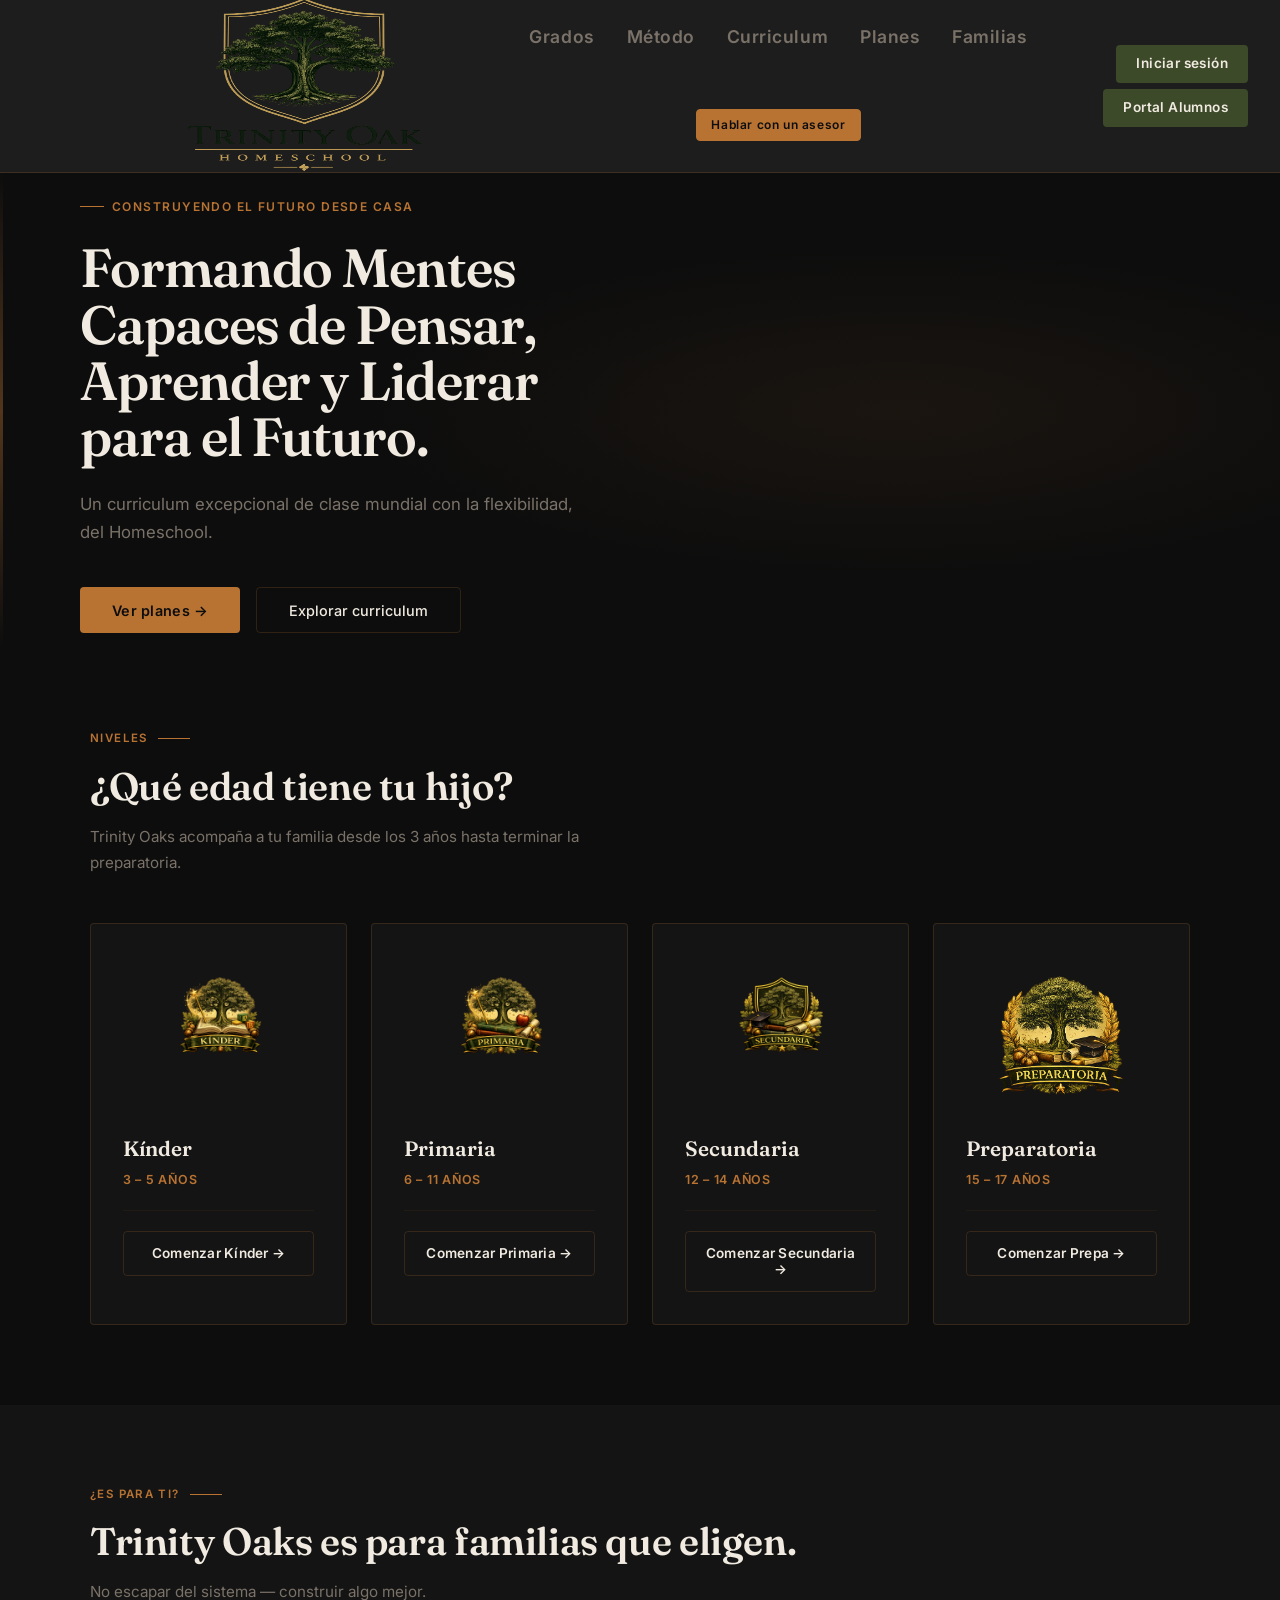
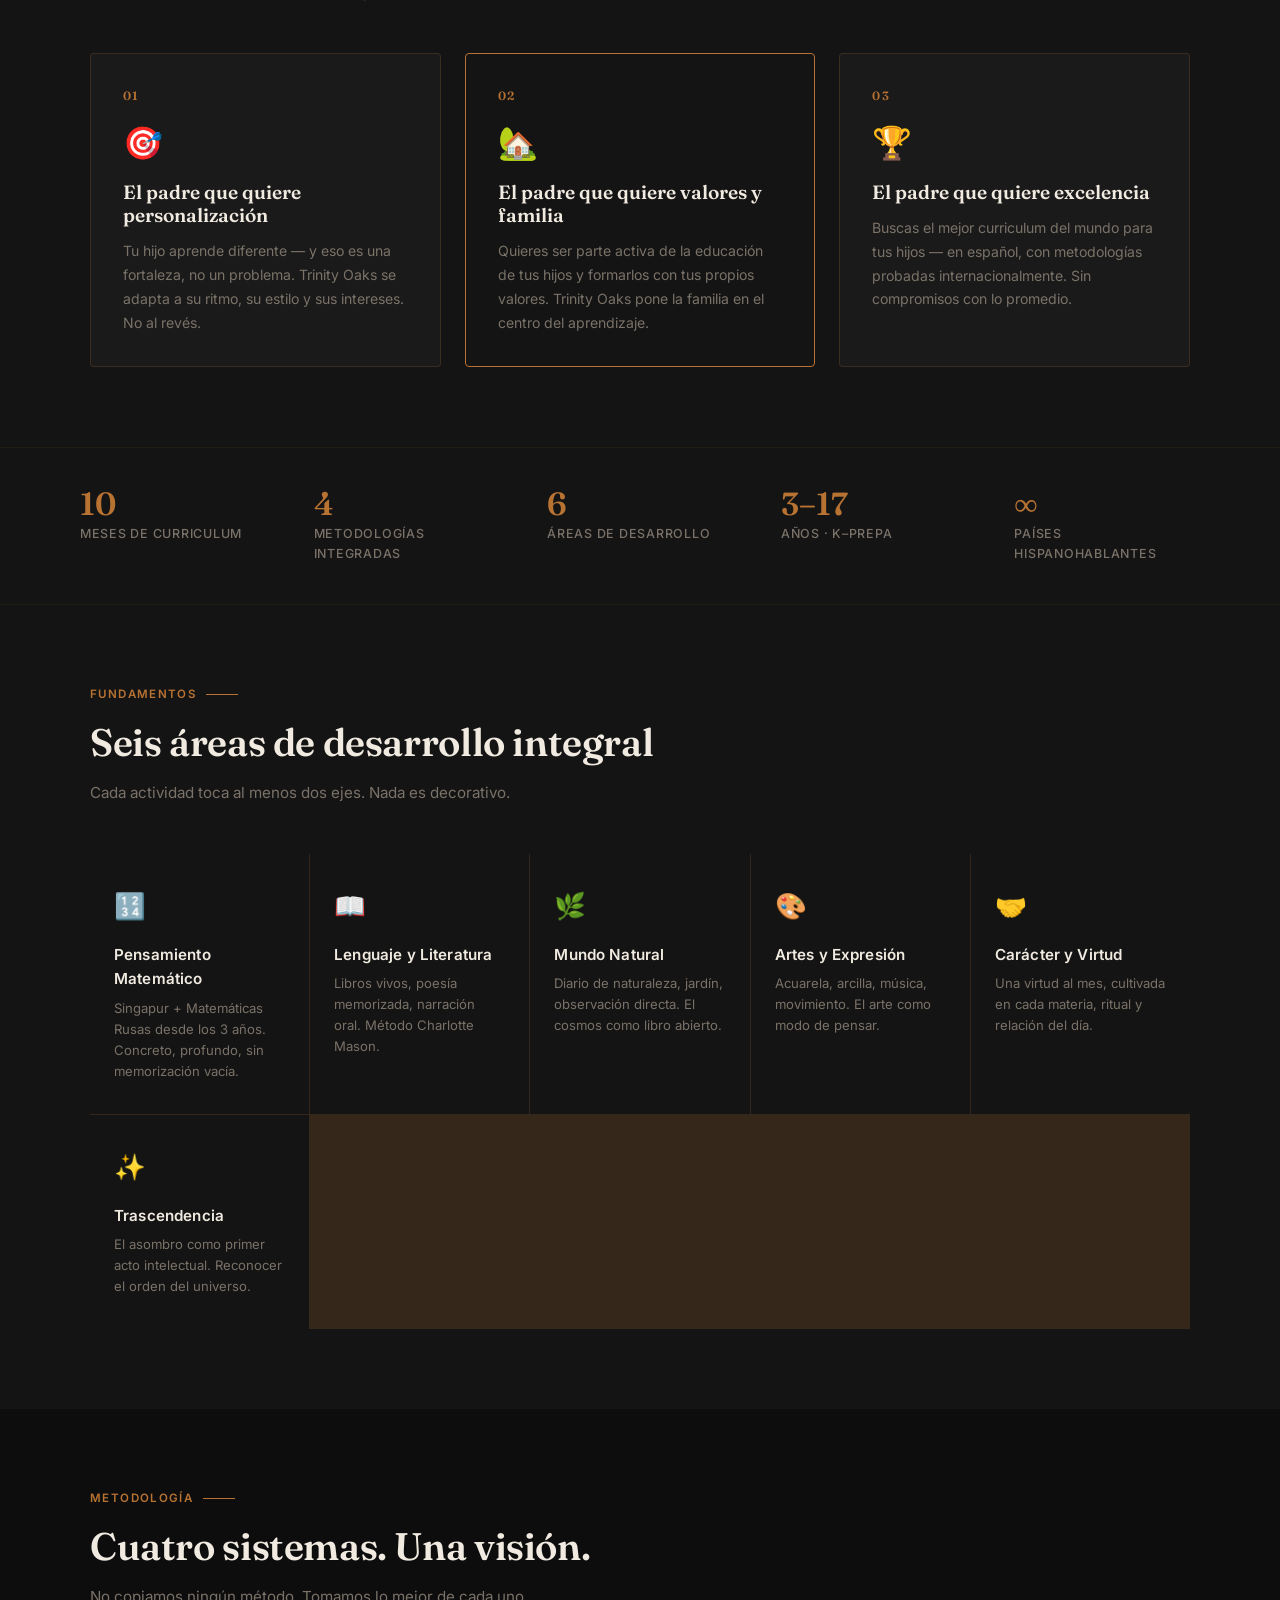
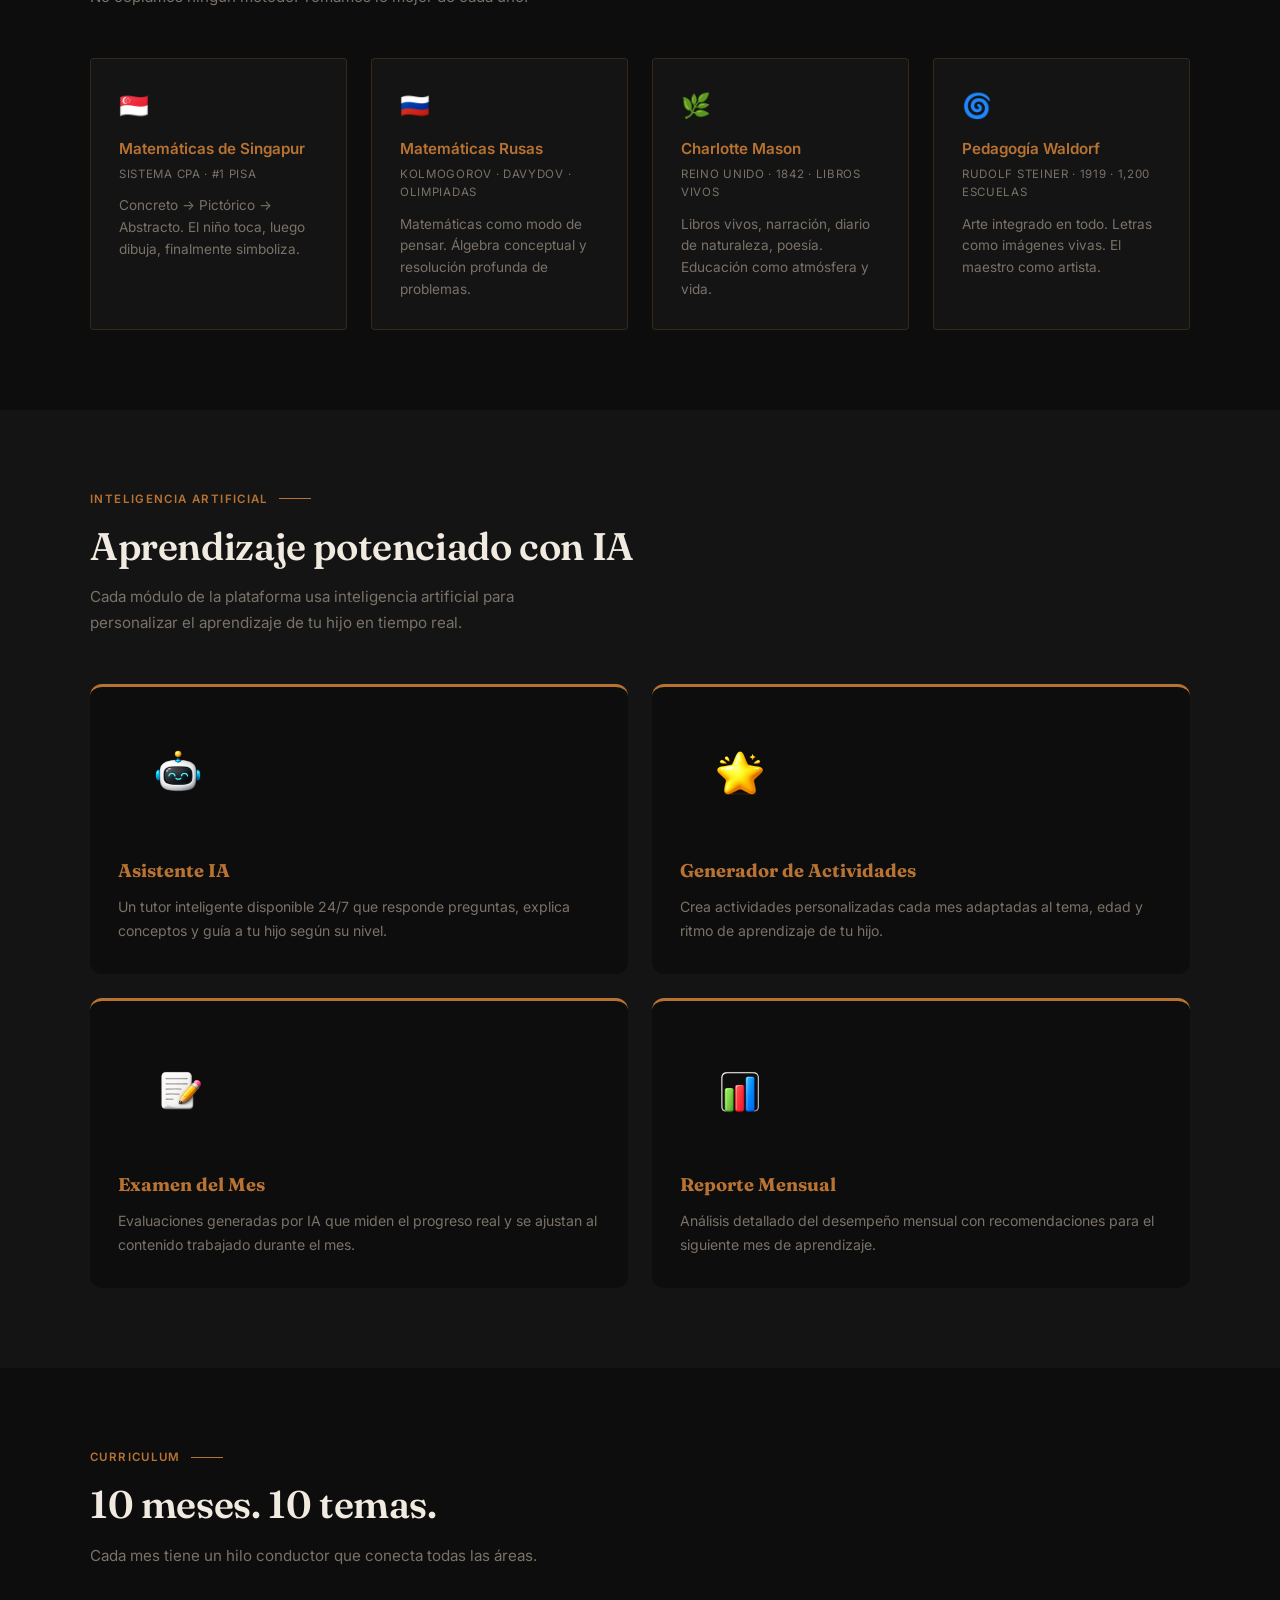
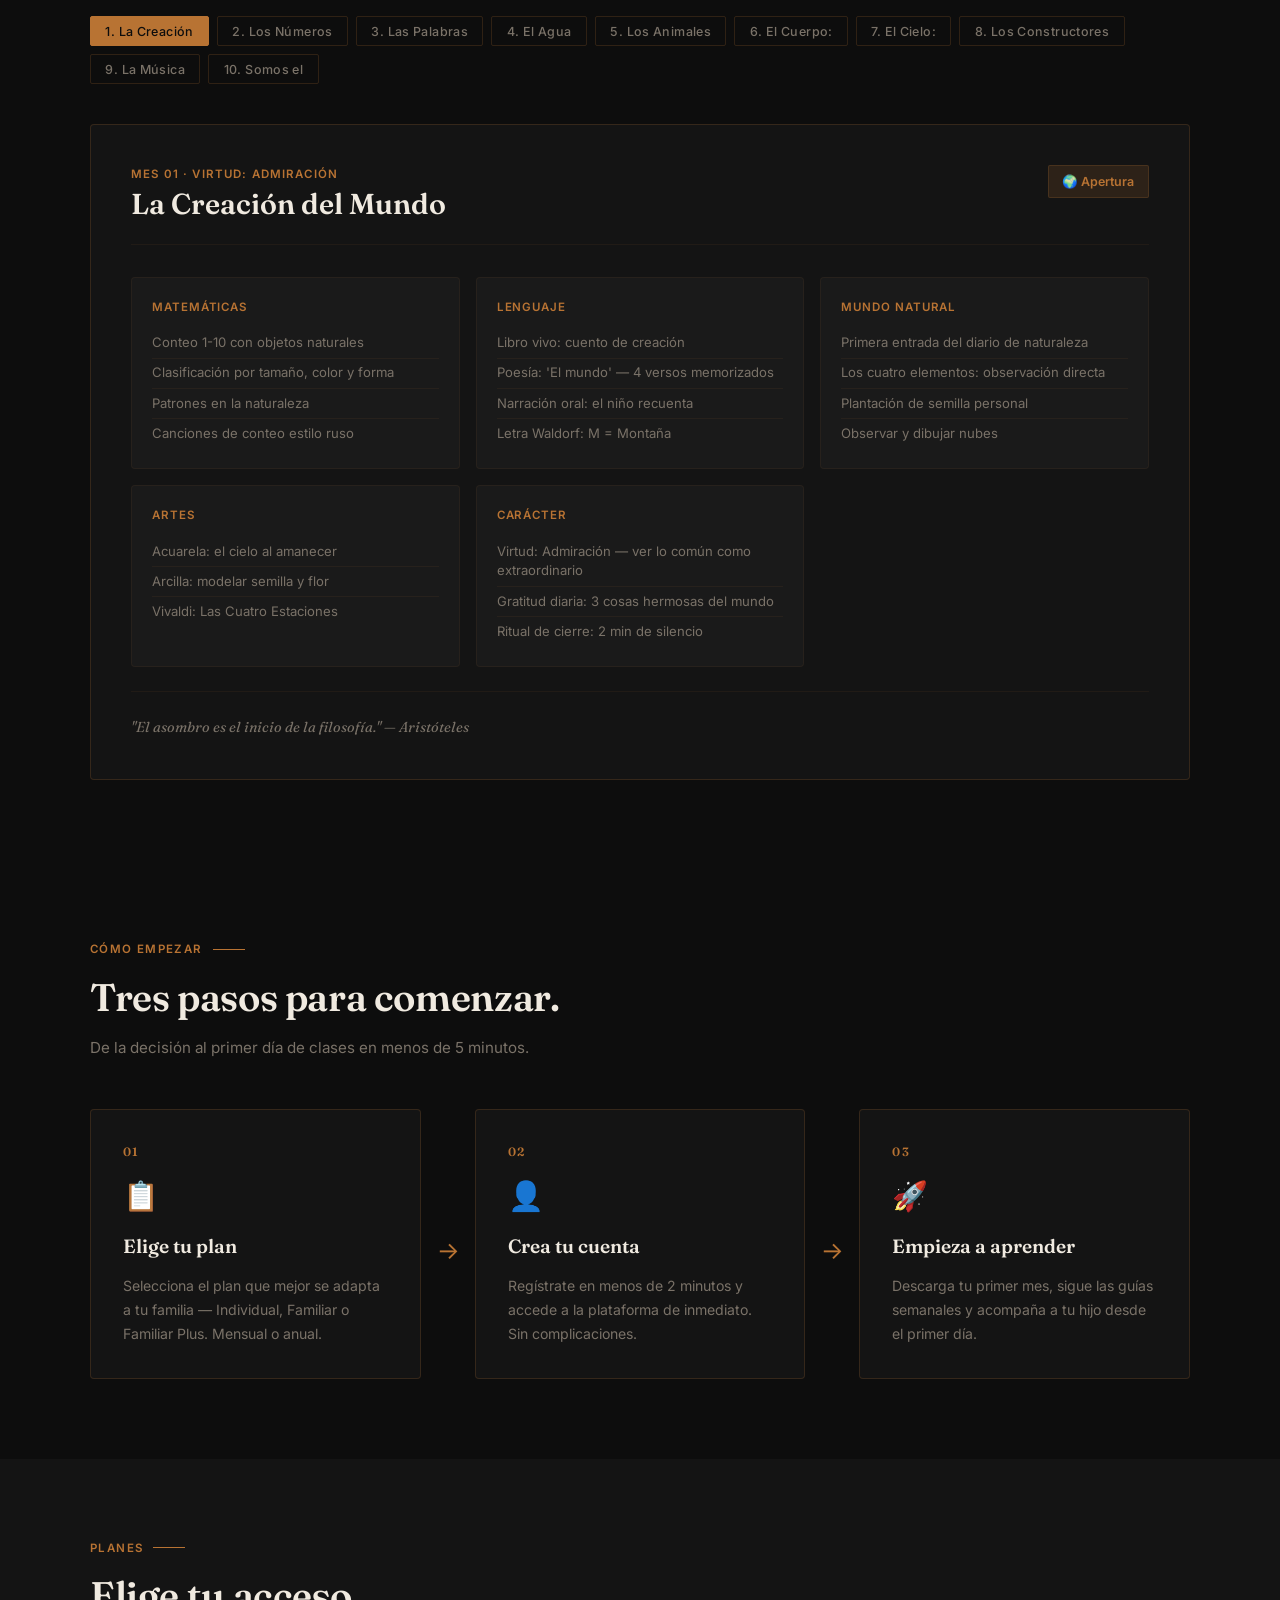
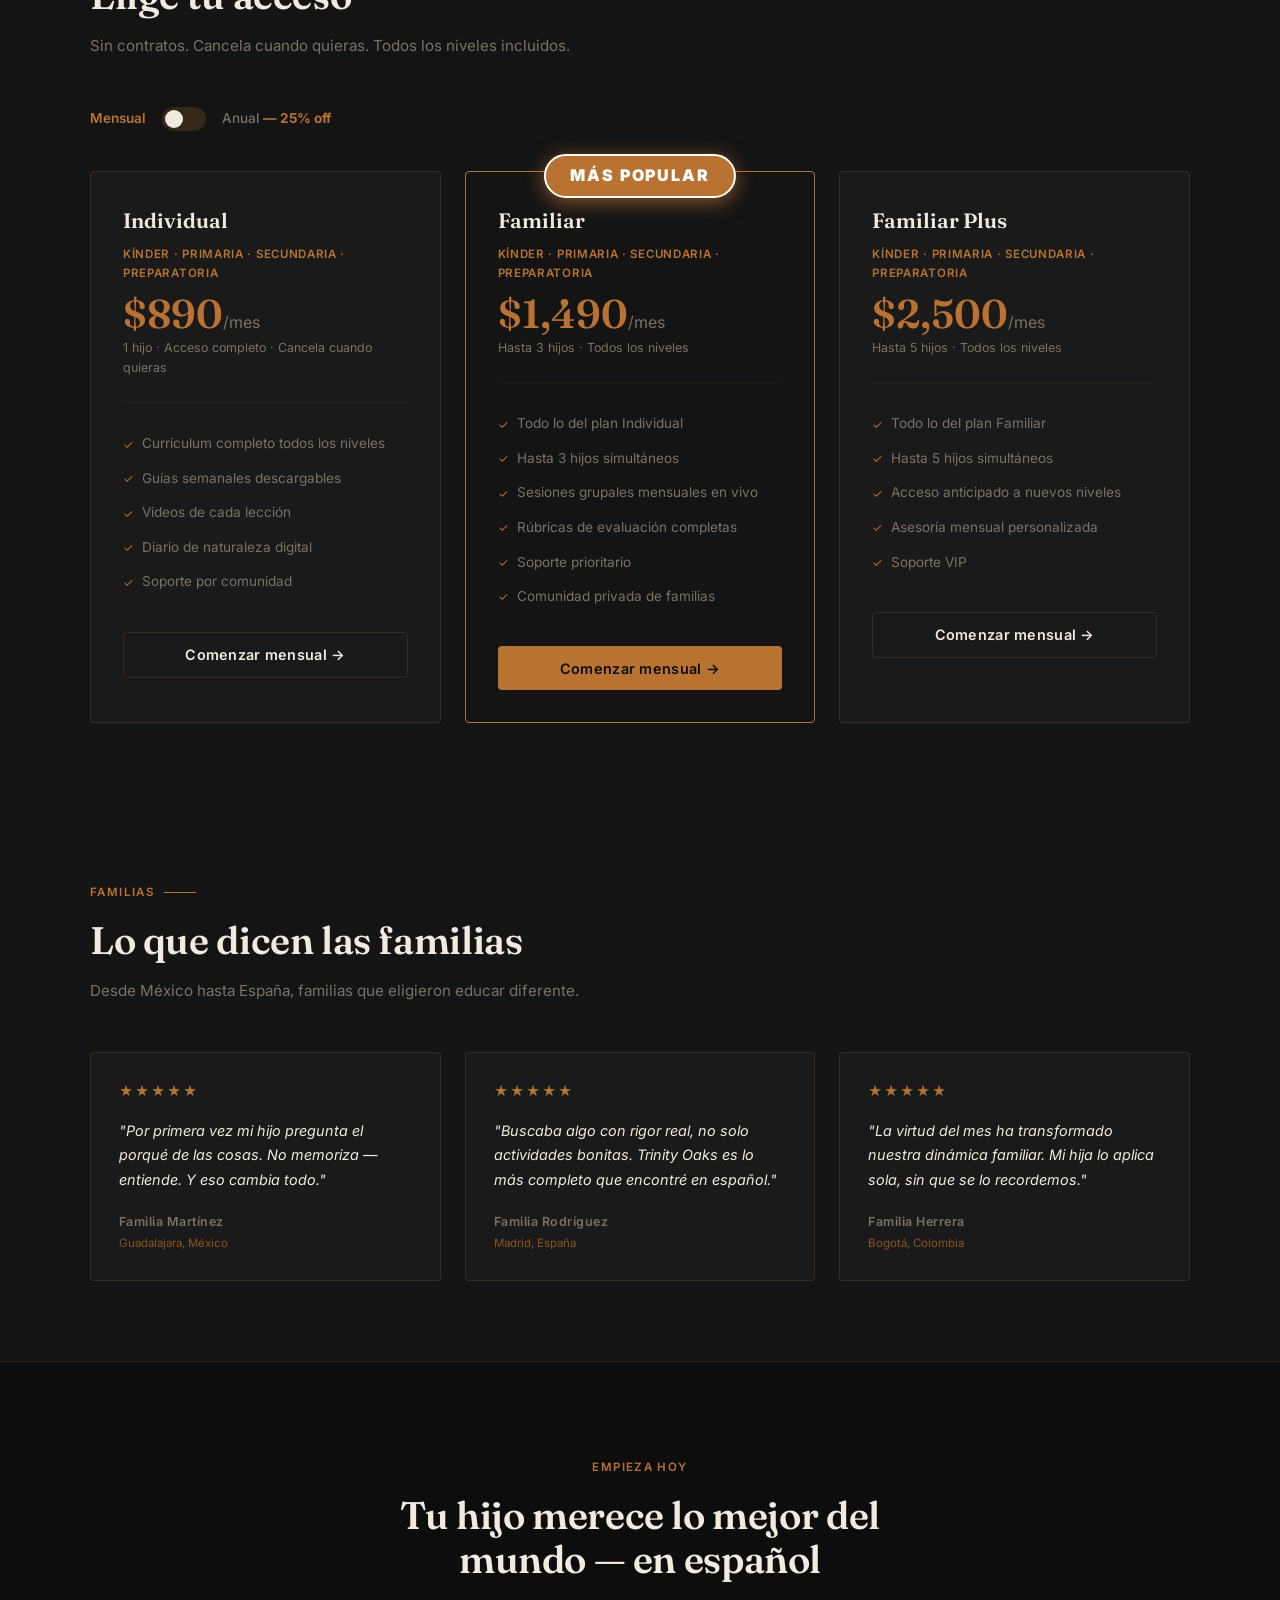
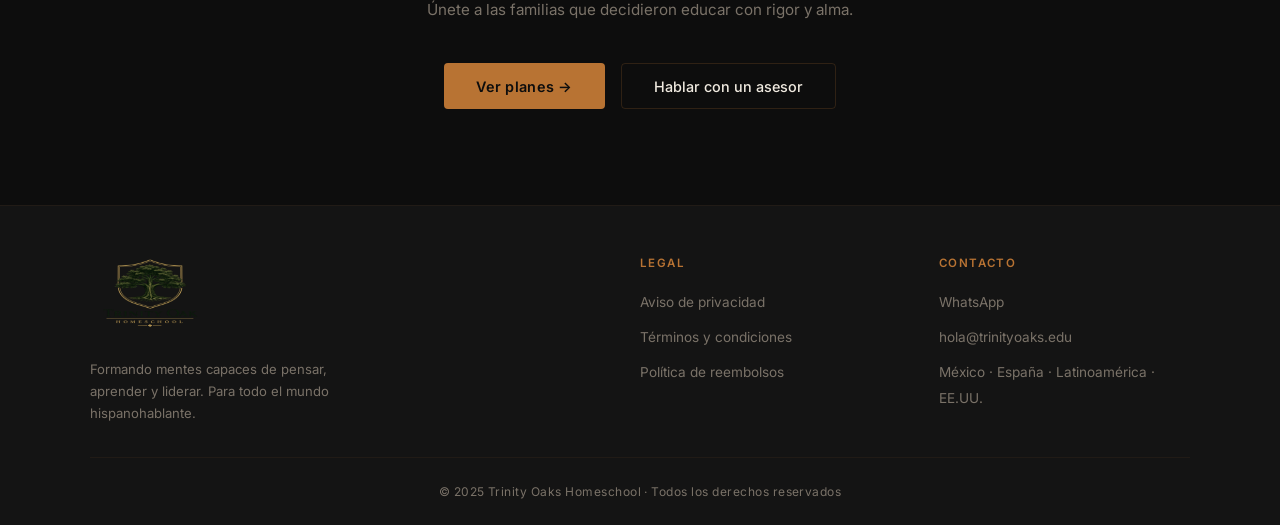
==== commit 4eb45ab5: "feat: analytics GA4 + Meta Pixel + CTAs de nivel conectados" ====
--- a/dashboard.html
+++ b/dashboard.html
@@ -1,6 +1,28 @@
 <!DOCTYPE html>
 <html lang="es">
 <head>
+<!-- Google Analytics 4 -->
+<script async src="https://www.googletagmanager.com/gtag/js?id=GA_MEASUREMENT_ID"></script>
+<script>
+  window.dataLayer = window.dataLayer || [];
+  function gtag(){dataLayer.push(arguments);}
+  gtag('js', new Date());
+  gtag('config', 'GA_MEASUREMENT_ID');
+</script>
+
+<!-- Meta Pixel -->
+<script>
+!function(f,b,e,v,n,t,s){if(f.fbq)return;n=f.fbq=function(){n.callMethod?
+n.callMethod.apply(n,arguments):n.queue.push(arguments)};if(!f._fbq)f._fbq=n;
+n.push=n;n.loaded=!0;n.version='2.0';n.queue=[];t=b.createElement(e);t.async=!0;
+t.src=v;s=b.getElementsByTagName(e)[0];s.parentNode.insertBefore(t,s)}(window,
+document,'script','https://connect.facebook.net/en_US/fbevents.js');
+fbq('init', 'META_PIXEL_ID');
+fbq('track', 'PageView');
+</script>
+<noscript><img height="1" width="1" style="display:none"
+src="https://www.facebook.com/tr?id=META_PIXEL_ID&ev=PageView&noscript=1"/></noscript>
+
   <meta charset="UTF-8">
   <meta name="viewport" content="width=device-width, initial-scale=1.0">
   <title>Dashboard · Trinity Oaks Homeschool</title>
@@ -21,7 +43,7 @@
       opacity: 0.4;
     }
     .dash-hero-inner {
-      max-width: 1100px; margin: 0 auto; padding-left: 3rem;
+      max-width: 1100px; margin: 0 auto; padding: 0 2rem;
       display: flex; align-items: center; gap: 2.5rem; flex-wrap: wrap;
     }
     .dash-hero-text { flex-shrink: 0; }
@@ -202,9 +224,11 @@
     .saw-kpi:last-child { border-right: none; }
     .saw-kpi-label { font-size: 0.6rem; color: var(--muted); margin-bottom: 0.12rem; white-space: nowrap; overflow: hidden; text-overflow: ellipsis; }
     .saw-kpi-val { font-size: 1.2rem; font-weight: 700; color: var(--cream); font-family: 'Fraunces', serif; line-height: 1.1; }
-    .saw-heat { padding: 0.6rem 0.75rem 0.35rem; }
+    .saw-heat { padding: 0.5rem 0.75rem 0.4rem; }
     .saw-heat-grid {
-      display: grid; grid-template-columns: repeat(14, 1fr); gap: 3px;
+      display: grid;
+      grid-template-columns: repeat(25, 1fr);
+      gap: 3px;
     }
     .saw-heat-day {
       aspect-ratio: 1; border-radius: 2px; background: rgba(255,255,255,0.07);
@@ -214,6 +238,7 @@
       padding: 0.3rem 0.75rem 0.55rem;
       font-size: 0.65rem; color: var(--muted); font-style: italic;
     }
+    #stat-entregas-wrap, #stat-calif-wrap { display: none !important; }
     @media (max-width: 860px) {
       #stats-alumno-wrap { max-width: 100%; flex-basis: 100%; }
       .saw-kpis { grid-template-columns: repeat(2, 1fr); }
@@ -935,9 +960,9 @@
           <div class="saw-tab active">Resumen</div>
         </div>
         <div class="saw-filters">
-          <div class="saw-filter active">Todo</div>
-          <div class="saw-filter">30d</div>
-          <div class="saw-filter">7d</div>
+          <div class="saw-filter active" onclick="setSawFilter(this)">Todo</div>
+          <div class="saw-filter" onclick="setSawFilter(this)">30d</div>
+          <div class="saw-filter" onclick="setSawFilter(this)">7d</div>
         </div>
       </div>
       <!-- Fila 1 -->
@@ -1500,39 +1525,49 @@
   async function renderHeatmap(hijoId, mes, email, actComp) {
     const grid = document.getElementById('stat-heatmap')
     if (!grid) return
+
+    let dias = [], total_dias = 30
     try {
       const res = await fetch(`${API_BASE}/heatmap-hijo`, {
         method: 'POST',
         headers: { 'Content-Type': 'application/json', 'x-api-key': API_KEY },
         body: JSON.stringify({ hijo_id: hijoId, mes, email })
       })
-      if (!res.ok) return
-      const { dias, total_dias } = await res.json()
-      const diasSet = new Set(dias)
-      const daysInMonth = total_dias || 30
-      grid.innerHTML = ''
-      for (let day = 1; day <= daysInMonth; day++) {
-        const sq = document.createElement('div')
-        sq.className = `saw-heat-day${diasSet.has(day) ? ' active' : ''}`
-        sq.title = `Día ${day}`
-        grid.appendChild(sq)
-      }
-      const elDias = document.getElementById('stat-dias-activos')
-      if (elDias) elDias.textContent = diasSet.size || '—'
-      const msg = document.getElementById('stat-msg')
-      if (msg) {
-        const n = parseInt(actComp) || 0
-        const phrases = [
-          '¡Recuerda que la constancia construye el conocimiento!',
-          '¡Cada día que estudias sumas un peldaño más!',
-          '¡Sigue así, el progreso se nota!',
-          '¡La disciplina hoy es el éxito de mañana!'
-        ]
-        msg.textContent = n > 0
-          ? `Has completado ${n} actividad${n !== 1 ? 'es' : ''} este mes — ${phrases[n % phrases.length]}`
-          : 'Aún no hay actividades registradas este mes — ¡empieza hoy!'
+      if (res.ok) {
+        const data = await res.json()
+        dias = data.dias || []
+        total_dias = data.total_dias || 30
       }
     } catch {}
+
+    const diasSet = new Set(dias)
+    const COLS = 25, ROWS = 7, TOTAL = COLS * ROWS
+    grid.innerHTML = ''
+    for (let i = 1; i <= TOTAL; i++) {
+      const sq = document.createElement('div')
+      sq.className = `saw-heat-day${(diasSet.has(i) && i <= total_dias) ? ' active' : ''}`
+      if (i <= total_dias) sq.title = `Día ${i}`
+      grid.appendChild(sq)
+    }
+
+    const elDias = document.getElementById('stat-dias-activos')
+    if (elDias) elDias.textContent = diasSet.size
+
+    const msg = document.getElementById('stat-msg')
+    if (msg) {
+      const n = parseInt(actComp) || 0
+      const refs = ['un perezoso de tres dedos', 'un gato en domingo', 'Animal Farm', 'The Little Prince', 'un caracol con WiFi']
+      const ref = refs[n % refs.length]
+      msg.textContent = n > 0
+        ? `Ha estudiado ${diasSet.size} día${diasSet.size !== 1 ? 's' : ''} este mes — ¡${n} actividad${n !== 1 ? 'es' : ''} completada${n !== 1 ? 's' : ''}!`
+        : 'Aún sin actividades este mes — ¡el primer paso es el más importante!'
+    }
+  }
+
+  function setSawFilter(el) {
+    document.querySelectorAll('.saw-filter').forEach(f => f.classList.remove('active'))
+    el.classList.add('active')
+    // Future: re-fetch with date range filter
   }
 
   const BADGE_LABELS = {
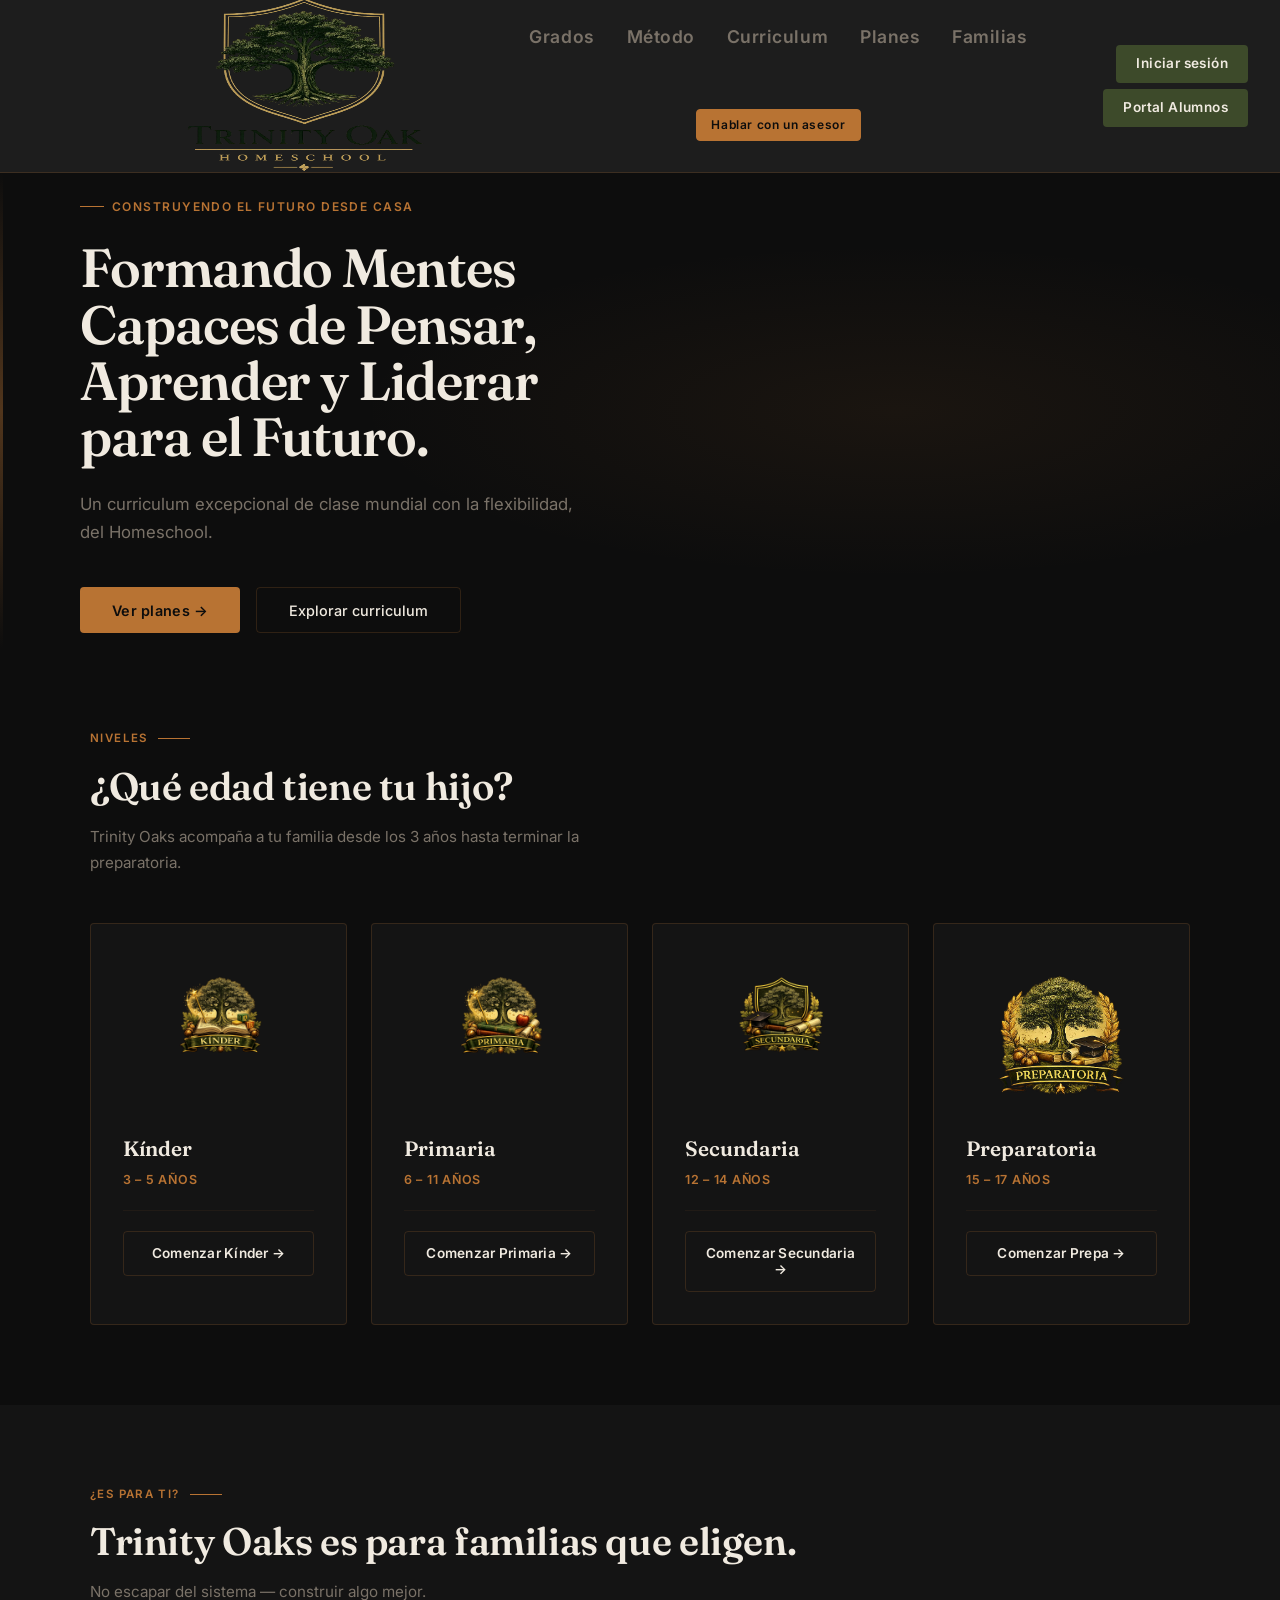
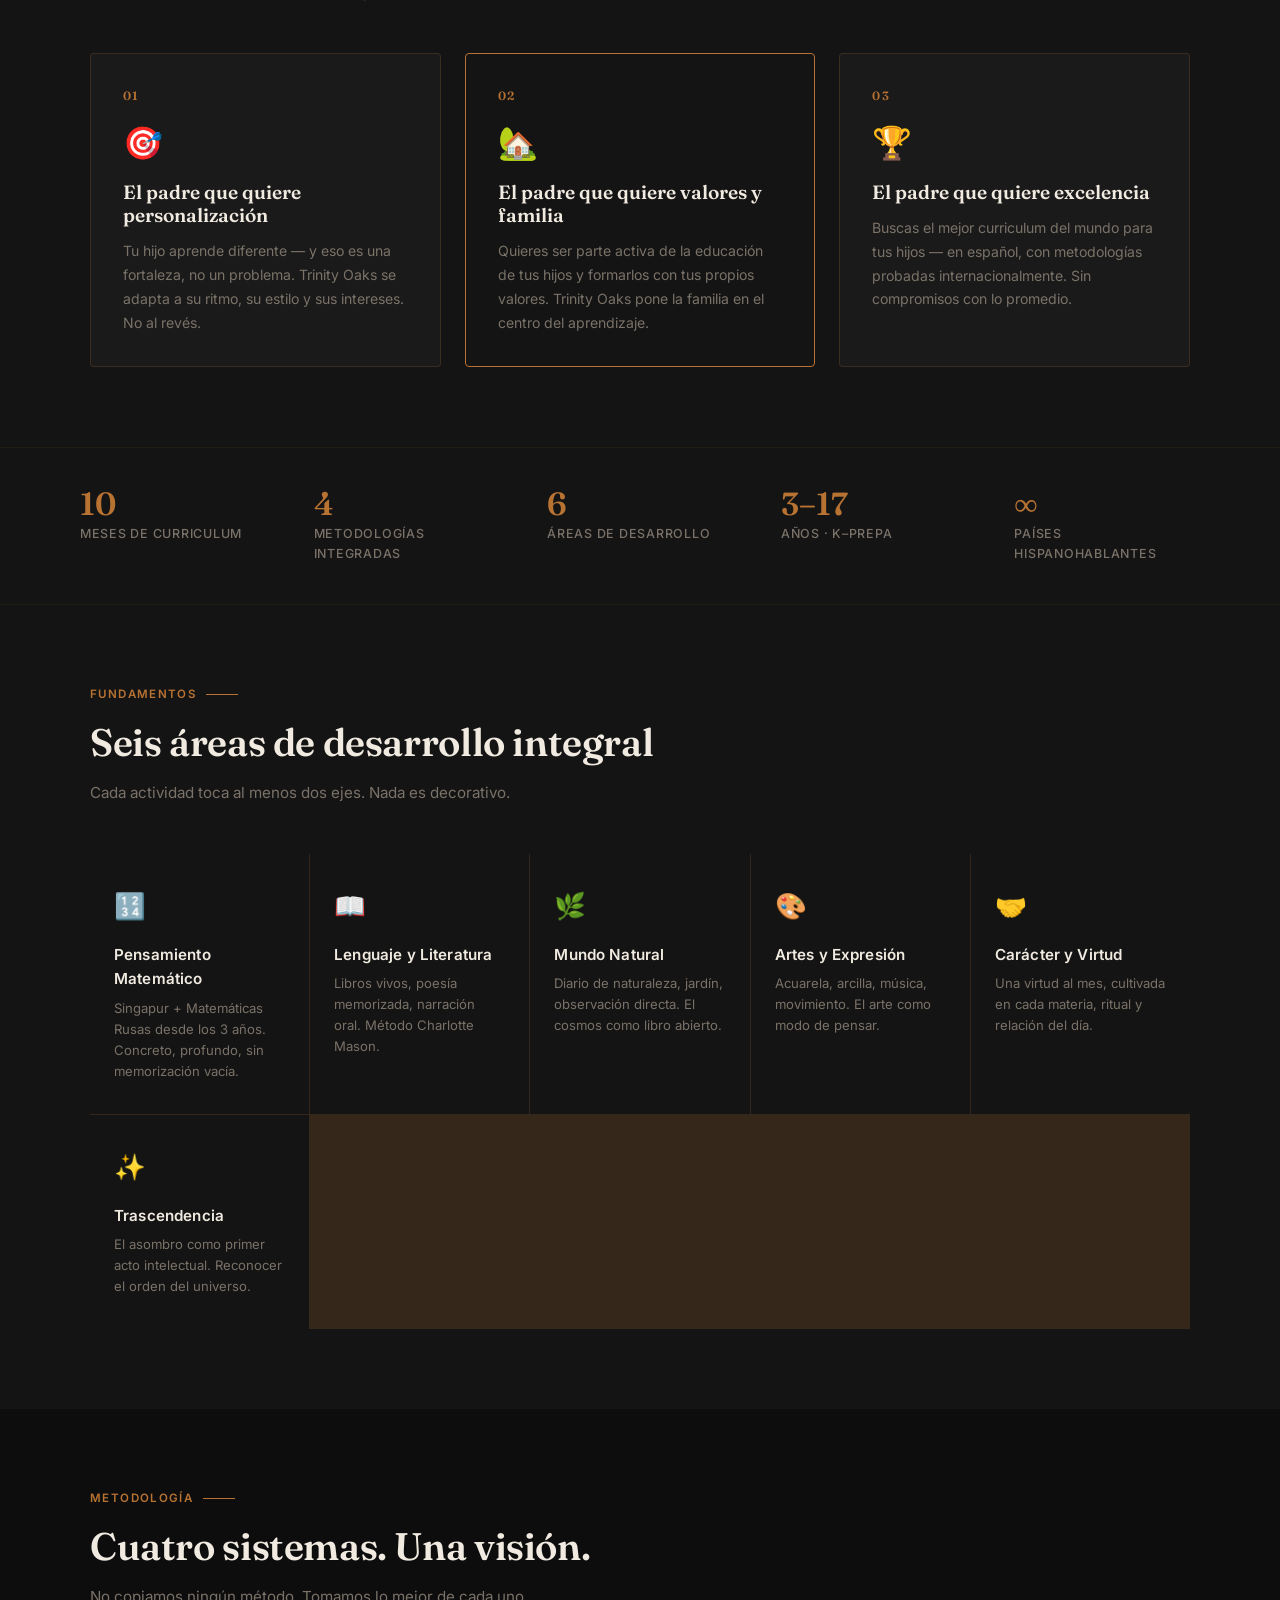
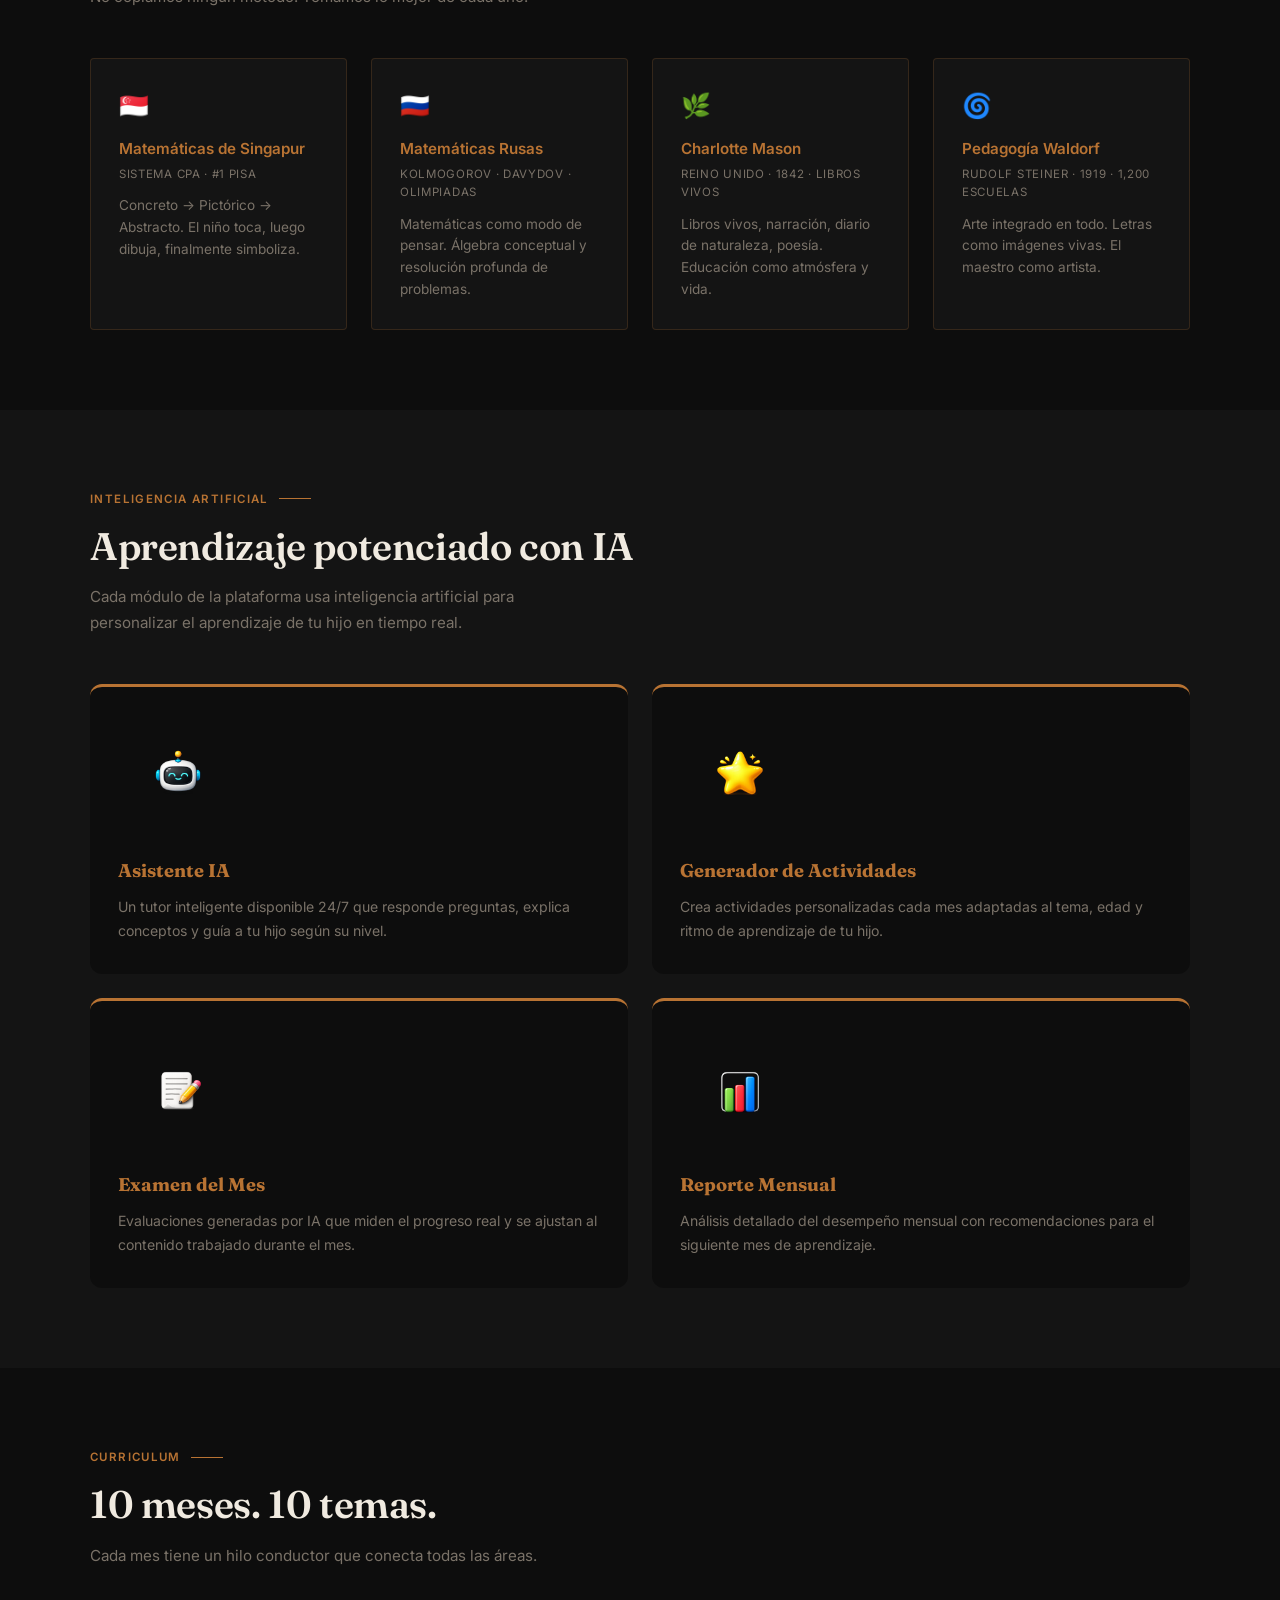
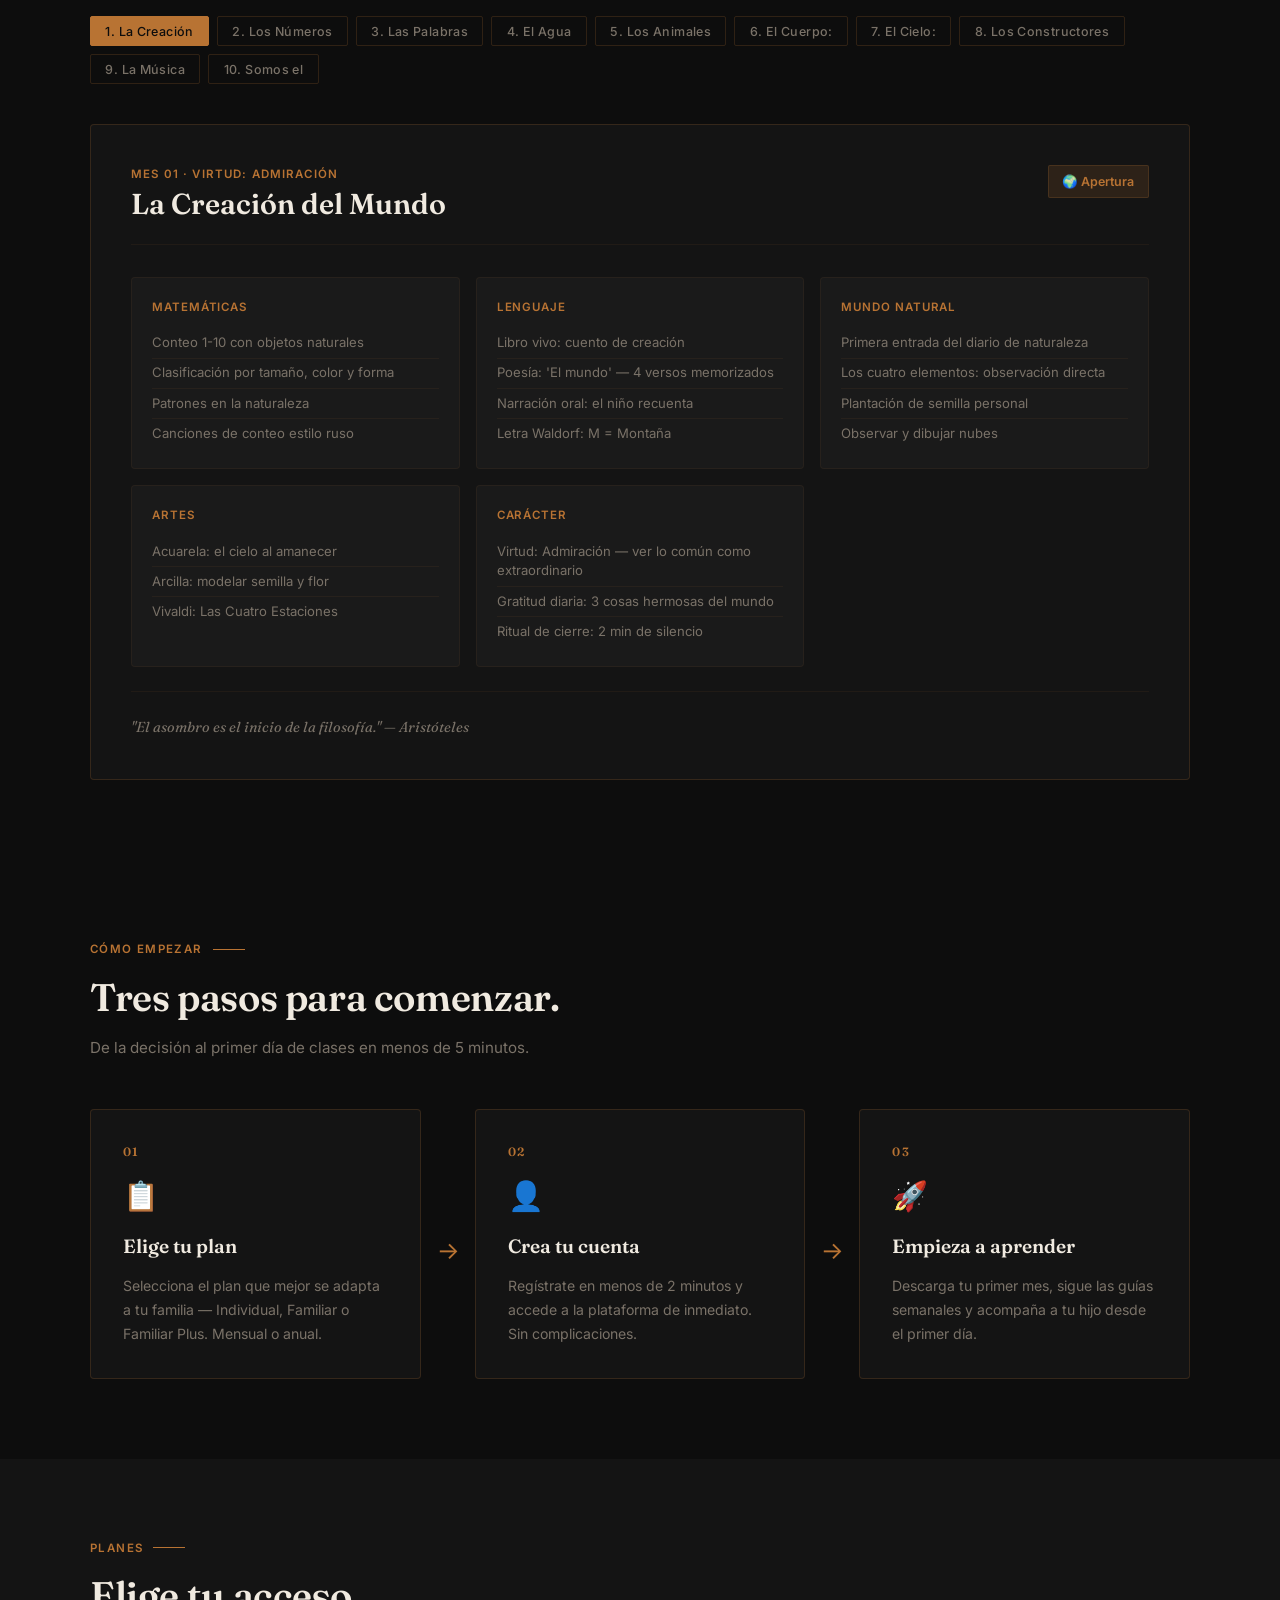
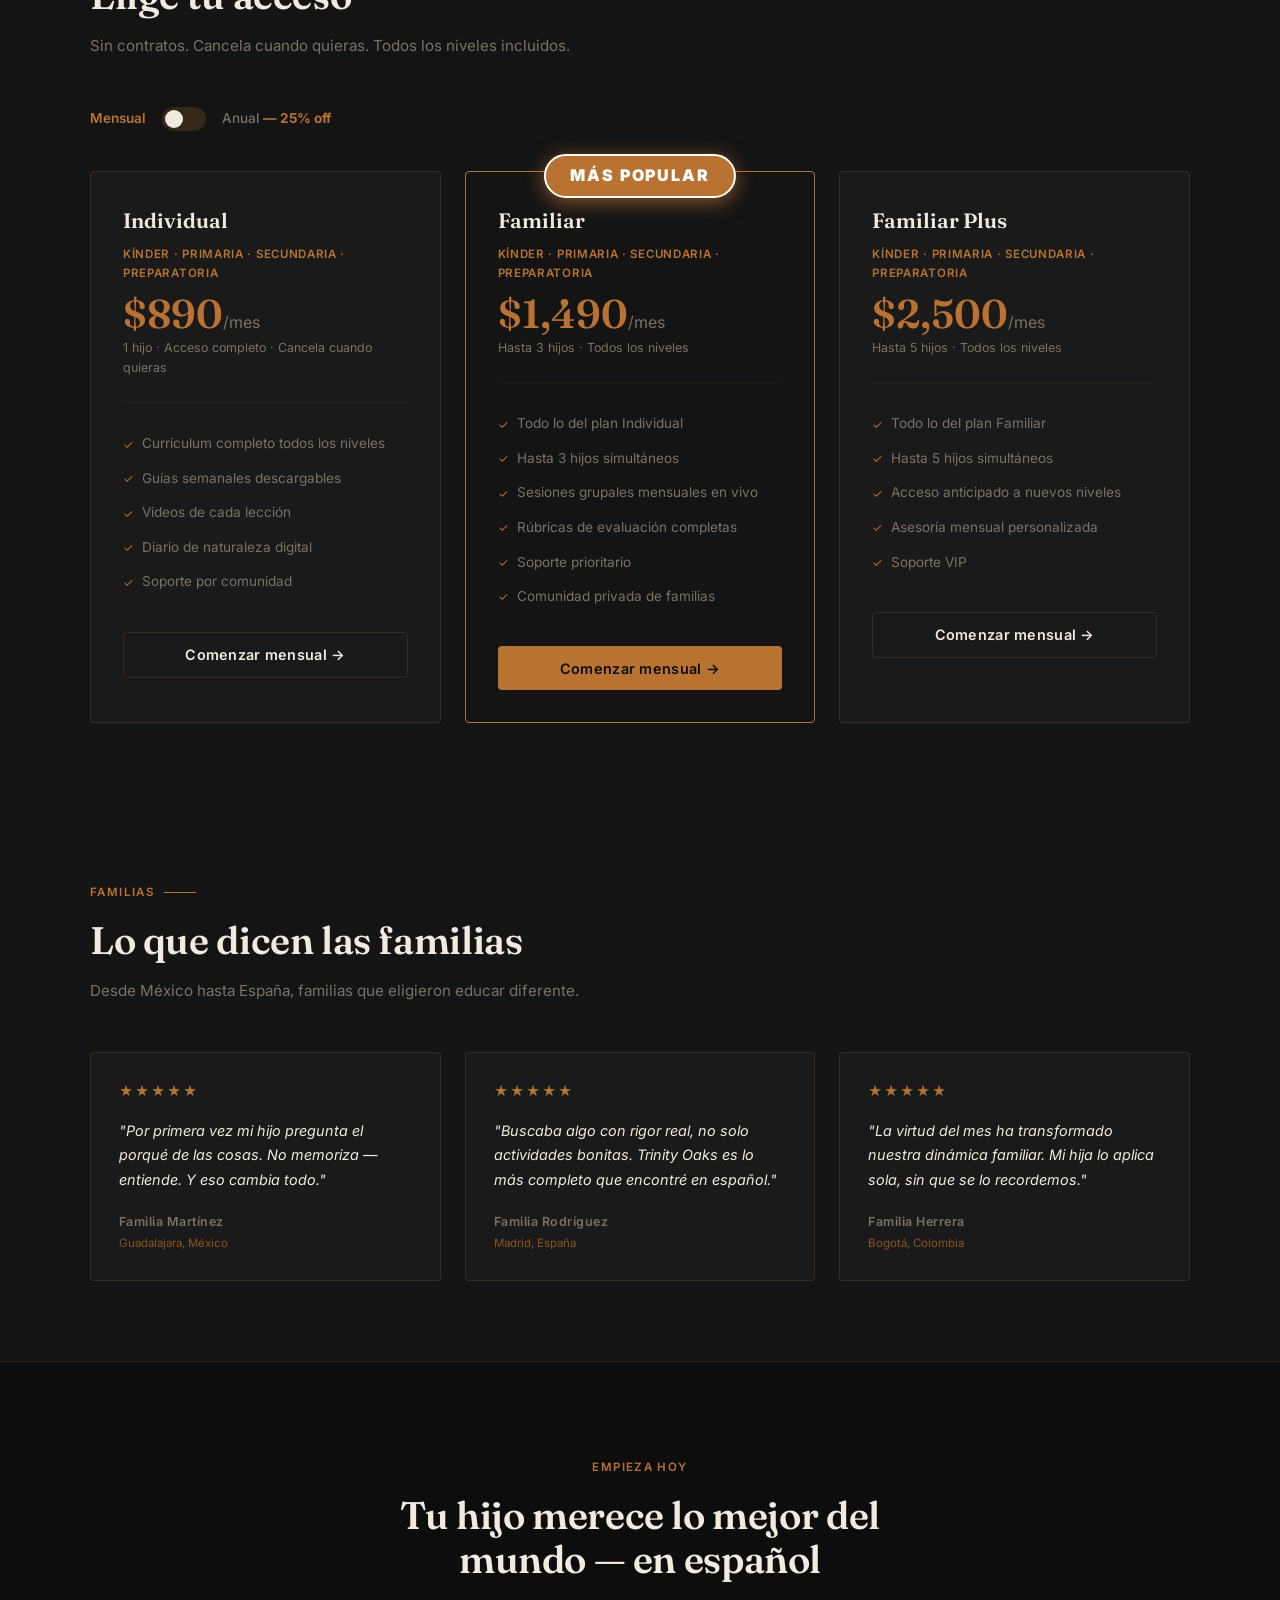
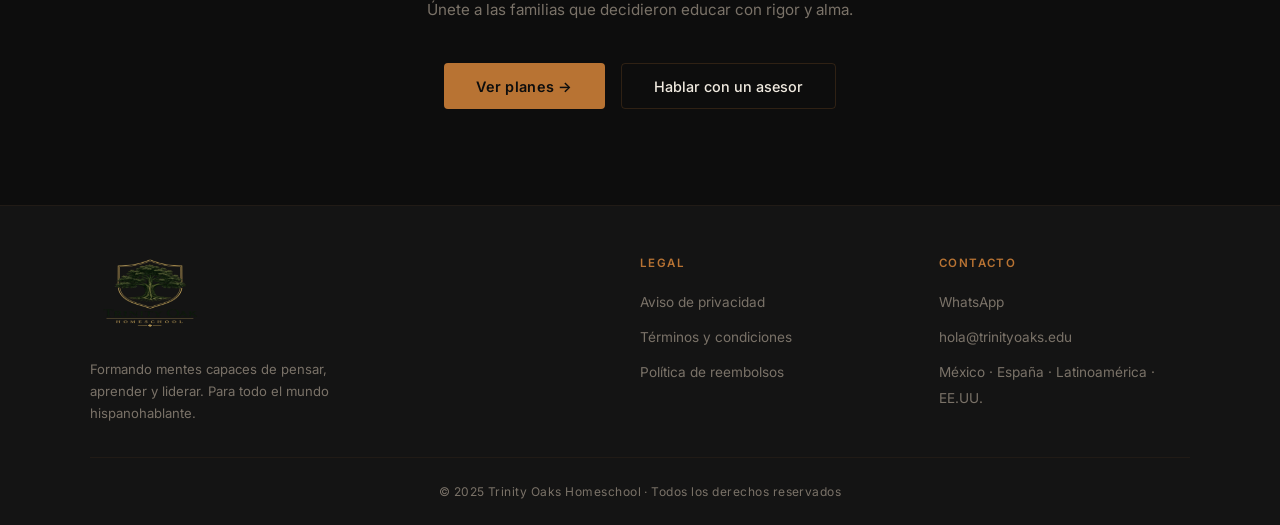
==== commit 078a2399: "perf: imágenes convertidas a WebP + lazy loading Co-Authored-By: Claude Sonnet 4.6 <noreply@anthropi" ====
--- a/dashboard.html
+++ b/dashboard.html
@@ -2,12 +2,12 @@
 <html lang="es">
 <head>
 <!-- Google Analytics 4 -->
-<script async src="https://www.googletagmanager.com/gtag/js?id=GA_MEASUREMENT_ID"></script>
+<script async src="https://www.googletagmanager.com/gtag/js?id=G-SYQ89S48X7"></script>
 <script>
   window.dataLayer = window.dataLayer || [];
   function gtag(){dataLayer.push(arguments);}
   gtag('js', new Date());
-  gtag('config', 'GA_MEASUREMENT_ID');
+  gtag('config', 'G-SYQ89S48X7');
 </script>
 
 <!-- Meta Pixel -->
@@ -17,11 +17,11 @@
 n.push=n;n.loaded=!0;n.version='2.0';n.queue=[];t=b.createElement(e);t.async=!0;
 t.src=v;s=b.getElementsByTagName(e)[0];s.parentNode.insertBefore(t,s)}(window,
 document,'script','https://connect.facebook.net/en_US/fbevents.js');
-fbq('init', 'META_PIXEL_ID');
+fbq('init', '528342791272228');
 fbq('track', 'PageView');
 </script>
 <noscript><img height="1" width="1" style="display:none"
-src="https://www.facebook.com/tr?id=META_PIXEL_ID&ev=PageView&noscript=1"/></noscript>
+src="https://www.facebook.com/tr?id=528342791272228&ev=PageView&noscript=1"/></noscript>
 
   <meta charset="UTF-8">
   <meta name="viewport" content="width=device-width, initial-scale=1.0">
@@ -869,7 +869,7 @@
 <!-- NAV -->
 <nav>
   <div class="nav-logo">
-    <img src="Logo 2.png" height="120" alt="Trinity Oaks">
+    <img src="logo.webp" height="120" alt="Trinity Oaks" loading="lazy">
   </div>
   <span class="nav-title-main" style="position:absolute;left:50%;transform:translateX(-50%);font-size:3rem;pointer-events:none;">Dashboard</span>
   <div class="nav-profile-widget">
